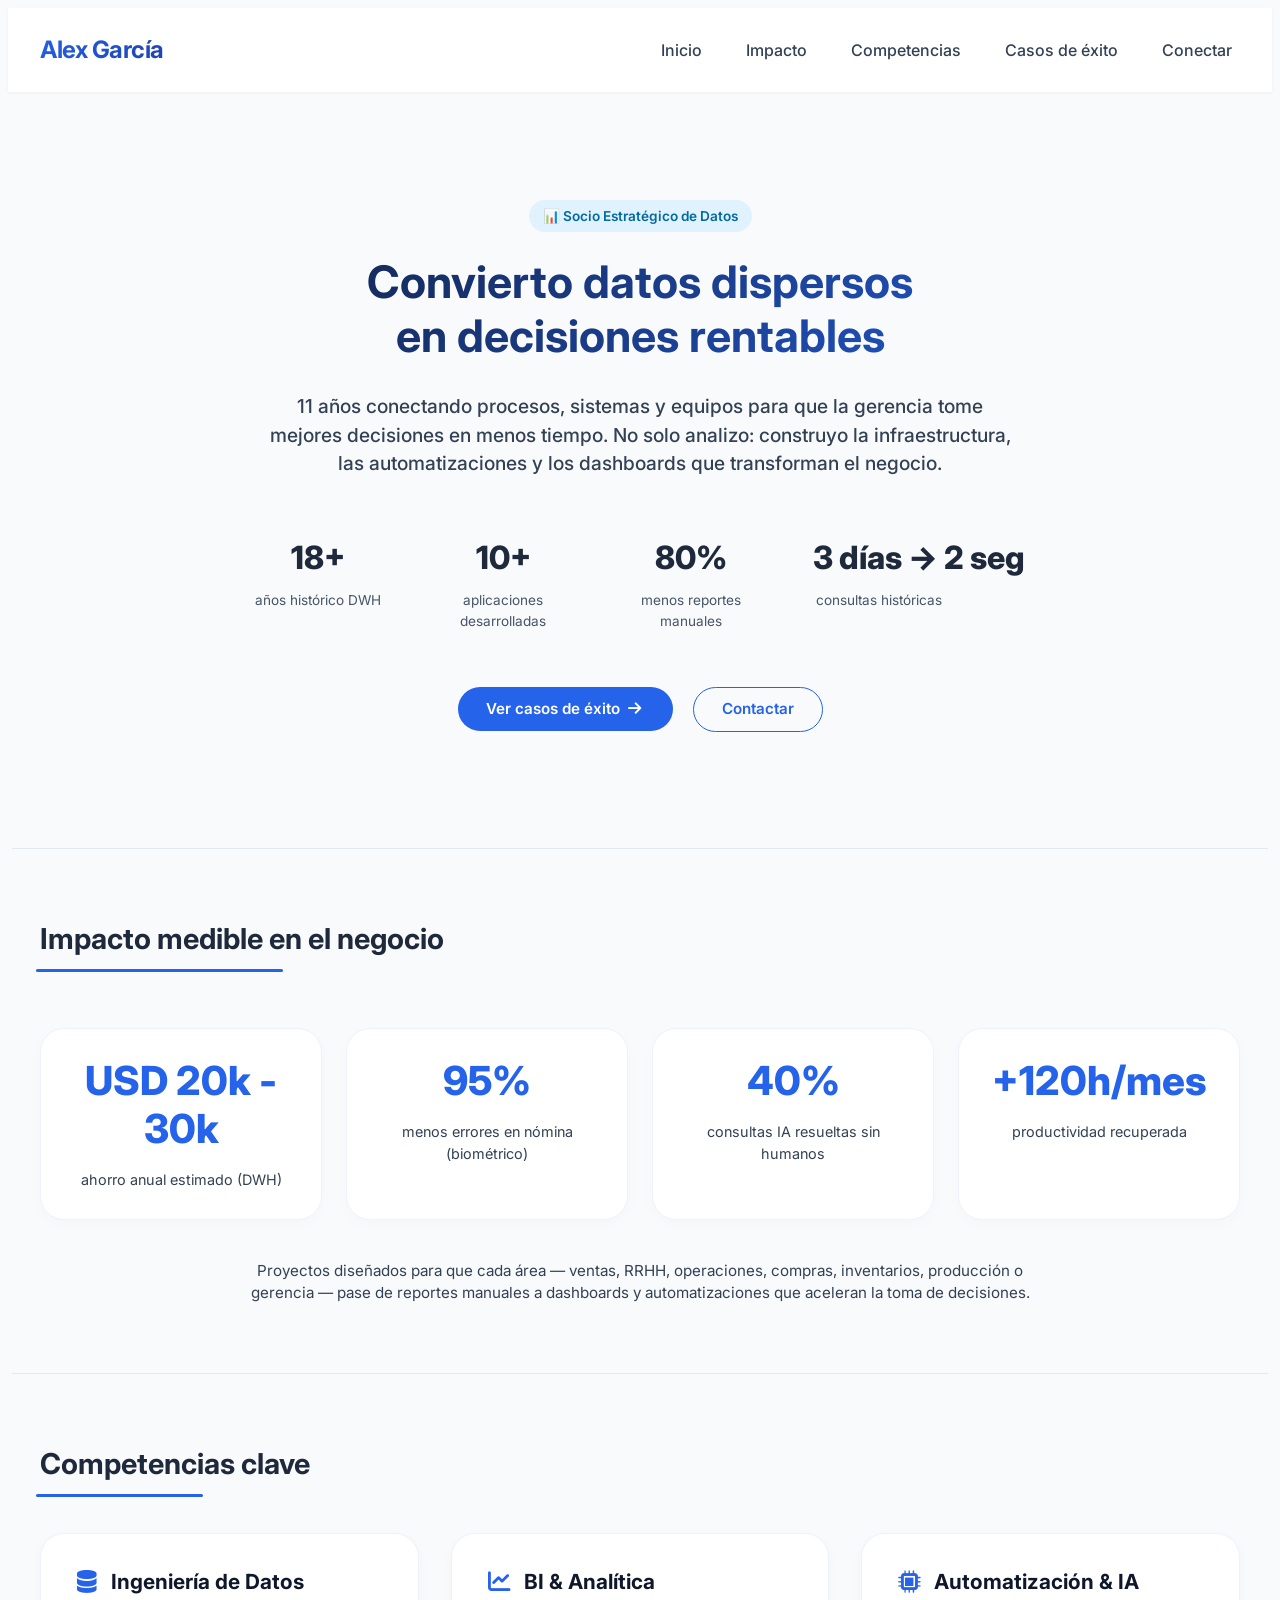
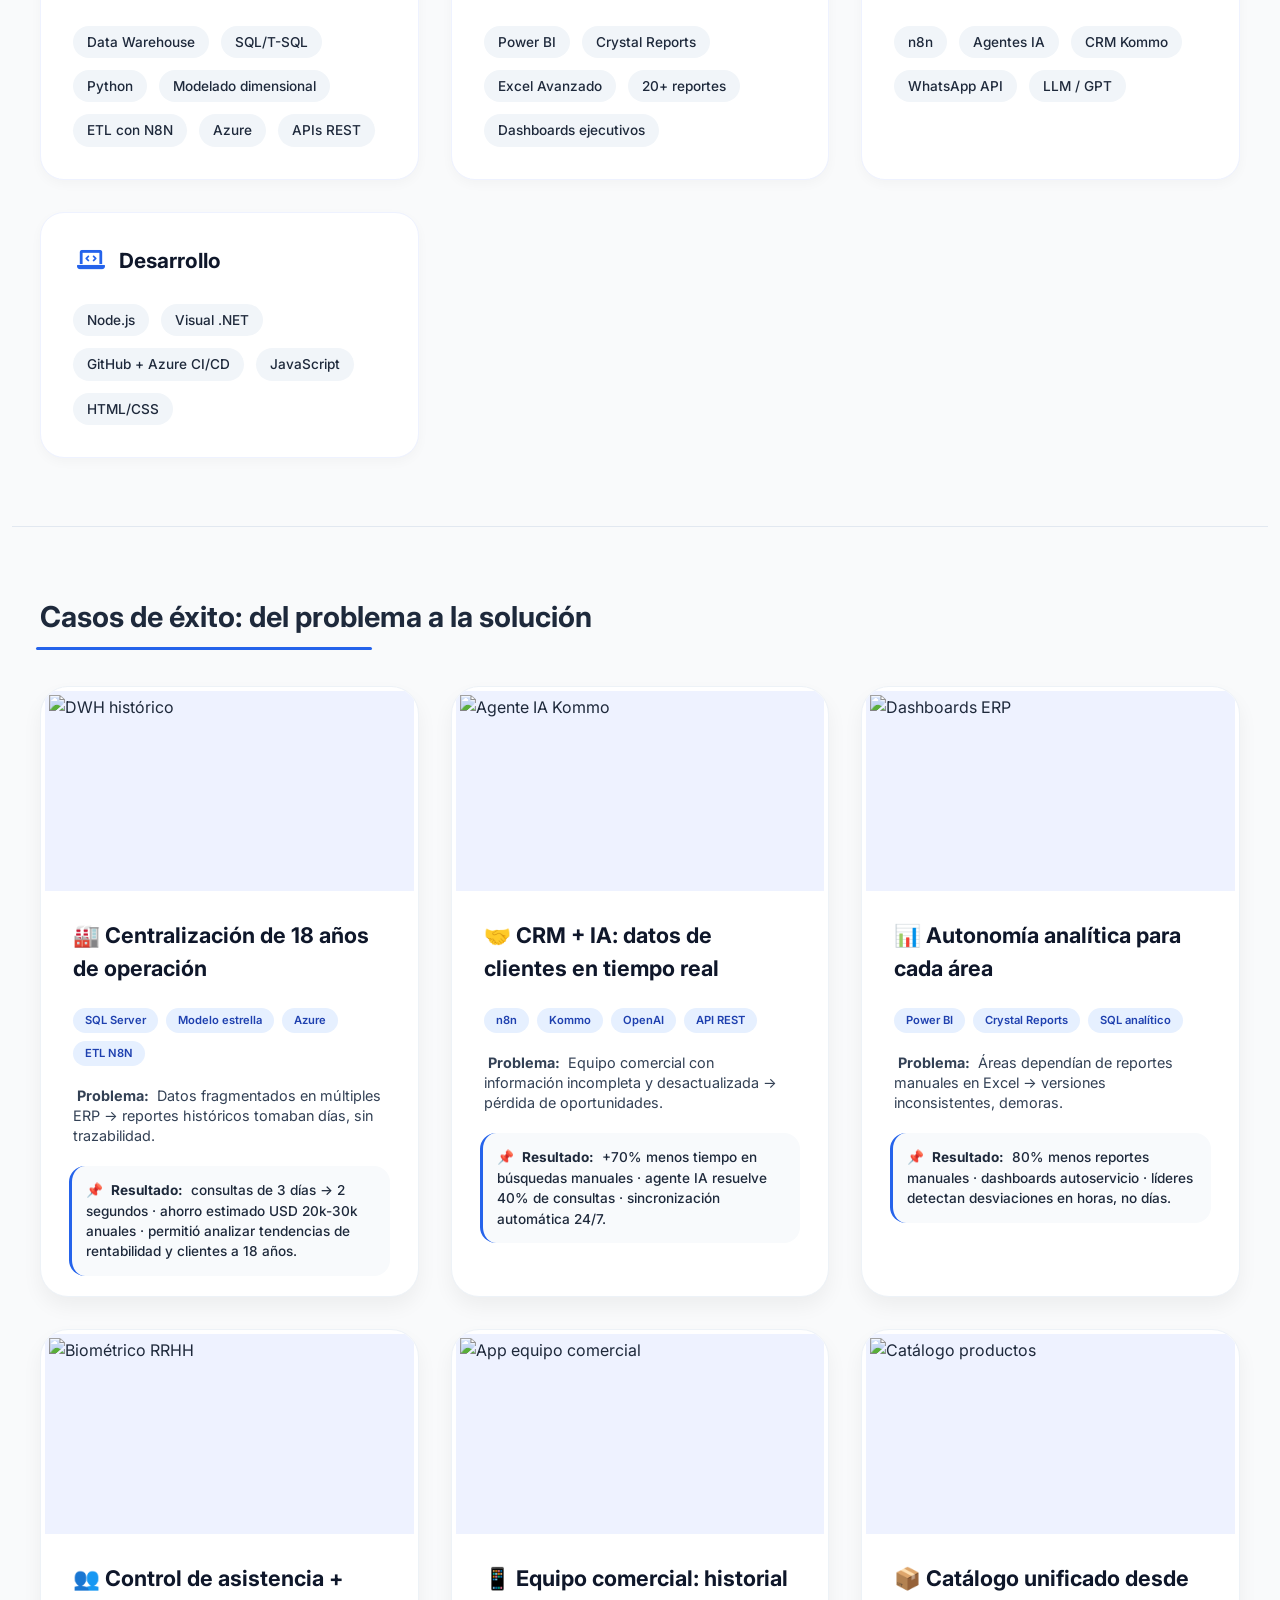
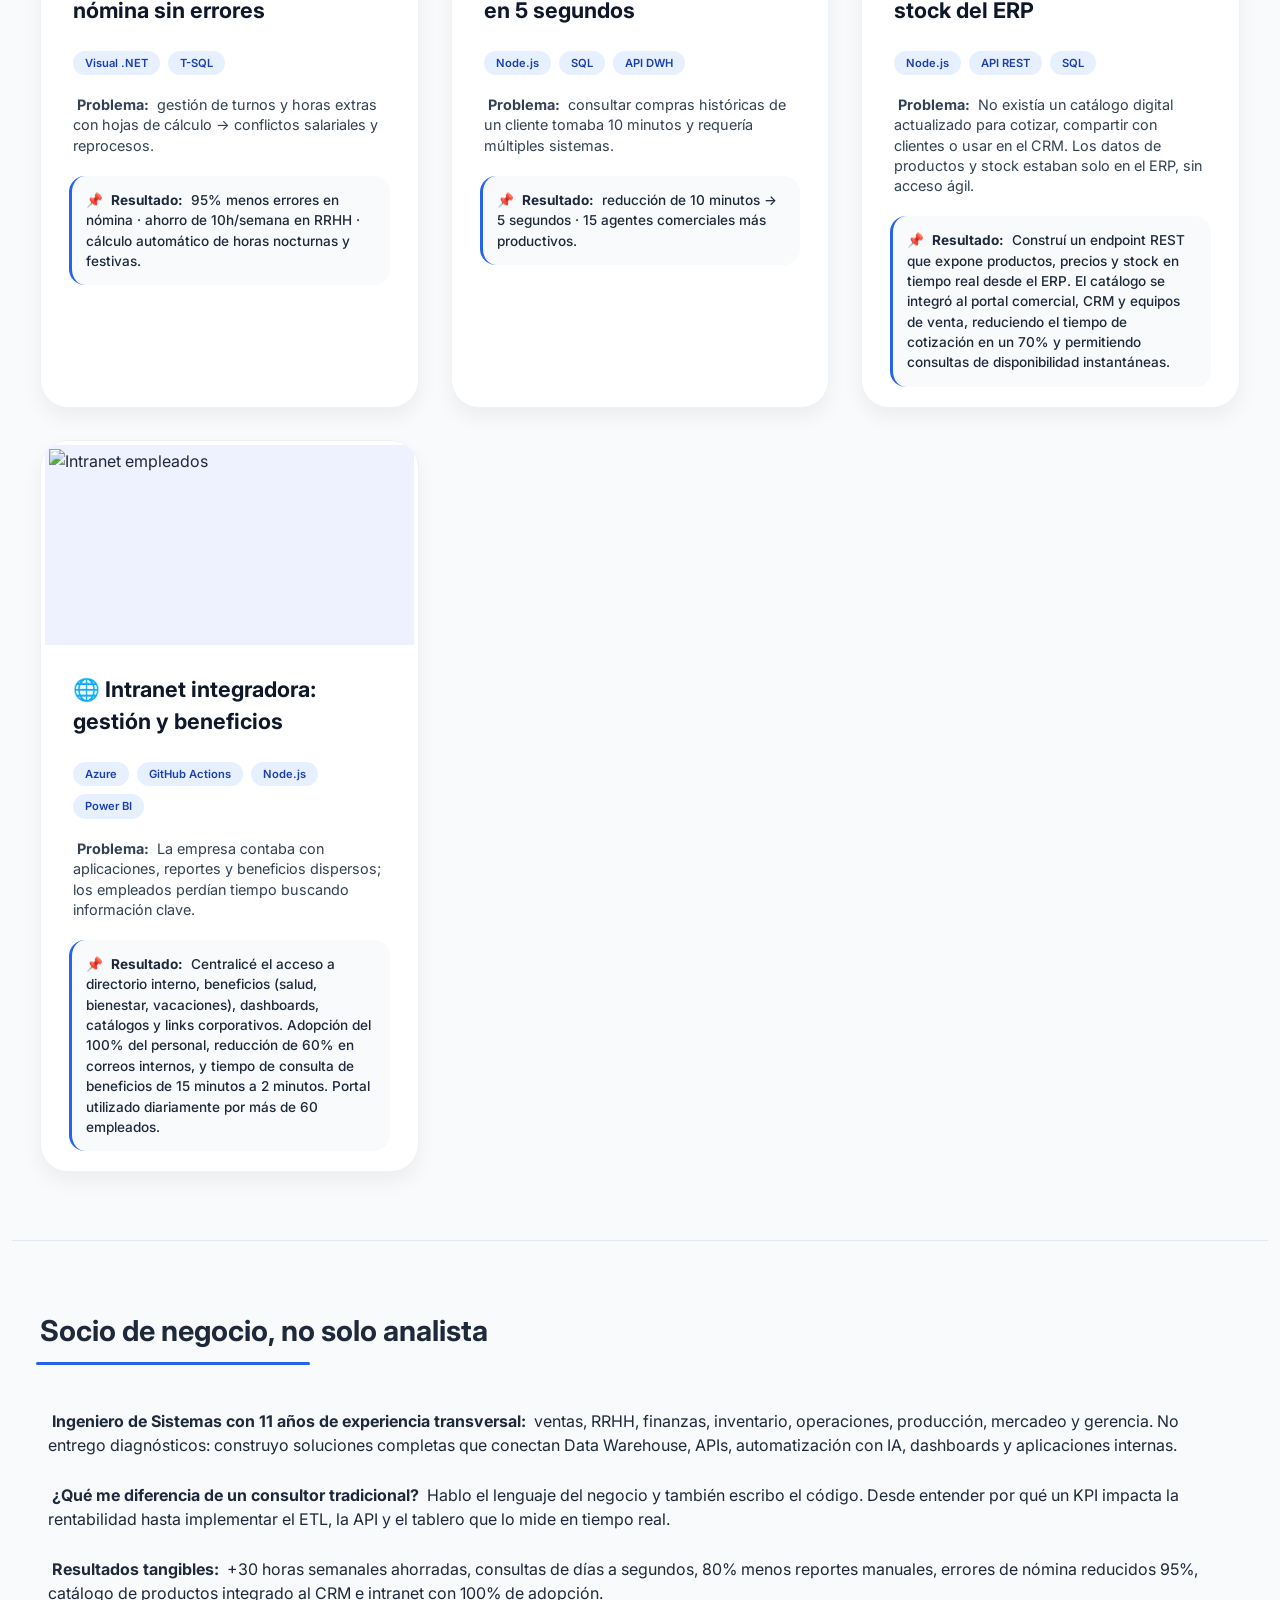
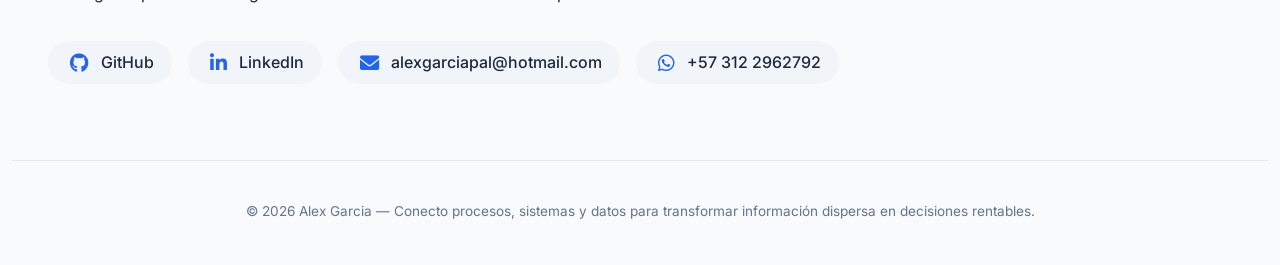
==== index.html @ 79c18a71 "cambios en texto" ====
<!DOCTYPE html>
<html lang="es">

<head>
    <meta charset="UTF-8">
    <meta name="viewport" content="width=device-width, initial-scale=1.0, user-scalable=yes">
    <title>Alex Garcia | Socio Estratégico de Datos</title>
    <!-- Google Fonts & Font Awesome -->
    <link href="https://fonts.googleapis.com/css2?family=Inter:opsz,wght@14..32,300;400;500;600;700&display=swap"
        rel="stylesheet">
    <link rel="stylesheet" href="https://cdnjs.cloudflare.com/ajax/libs/font-awesome/6.0.0-beta3/css/all.min.css">
    <style>
        * {
            margin: 0;
            padding: 4px;
            box-sizing: border-box;
        }

        body {
            font-family: 'Inter', sans-serif;
            background-color: #f9fafb;
            color: #1e293b;
            line-height: 1.5;
            scroll-behavior: smooth;
        }

        .container {
            max-width: 1280px;
            margin: 0 auto;
            padding: 0 24px;
        }

        /* Header */
        header {
            background-color: #ffffff;
            box-shadow: 0 1px 3px rgba(0, 0, 0, 0.05);
            position: sticky;
            top: 0;
            z-index: 100;
            backdrop-filter: blur(4px);
            background-color: rgba(255, 255, 255, 0.95);
        }

        .nav-bar {
            display: flex;
            justify-content: space-between;
            align-items: center;
            padding: 16px 0;
            flex-wrap: wrap;
        }

        .logo {
            font-weight: 700;
            font-size: 1.5rem;
            background: linear-gradient(135deg, #2563eb, #1e40af);
            -webkit-background-clip: text;
            background-clip: text;
            color: transparent;
            letter-spacing: -0.5px;
        }

        .nav-links {
            display: flex;
            gap: 28px;
            list-style: none;
        }

        .nav-links a {
            text-decoration: none;
            font-weight: 500;
            color: #334155;
            transition: color 0.2s;
        }

        .nav-links a:hover {
            color: #2563eb;
        }

        .menu-toggle {
            display: none;
            font-size: 1.6rem;
            background: none;
            border: none;
            cursor: pointer;
            color: #1e293b;
        }

        /* Botones */
        .btn {
            display: inline-block;
            background-color: #2563eb;
            color: white;
            padding: 10px 28px;
            border-radius: 40px;
            text-decoration: none;
            font-weight: 600;
            transition: all 0.2s;
            border: none;
            cursor: pointer;
            font-size: 0.95rem;
        }

        .btn-outline {
            background: transparent;
            border: 1px solid #2563eb;
            color: #2563eb;
        }

        .btn-outline:hover {
            background: #2563eb;
            color: white;
        }

        .btn:hover {
            background-color: #1e40af;
            transform: translateY(-2px);
            box-shadow: 0 6px 14px rgba(37, 99, 235, 0.25);
        }

        /* Hero */
        .hero {
            padding: 64px 0 48px;
            text-align: center;
        }

        .hero h1 {
            font-size: 2.8rem;
            font-weight: 700;
            background: linear-gradient(135deg, #0f172a, #2563eb);
            -webkit-background-clip: text;
            background-clip: text;
            color: transparent;
            margin-bottom: 20px;
            line-height: 1.2;
        }

        .hero .tagline {
            font-size: 1.2rem;
            color: #334155;
            max-width: 750px;
            margin: 0 auto 24px;
            font-weight: 500;
        }

        .hero-badge {
            display: inline-block;
            background: #e0f2fe;
            color: #0369a1;
            padding: 6px 14px;
            border-radius: 50px;
            font-size: 0.85rem;
            font-weight: 600;
            margin-bottom: 20px;
        }

        .hero-stats {
            display: flex;
            justify-content: center;
            gap: 40px;
            margin-top: 40px;
            flex-wrap: wrap;
        }

        .stat {
            text-align: center;
        }

        .stat-number {
            font-size: 2rem;
            font-weight: 800;
            color: #1e293b;
        }

        .stat-label {
            font-size: 0.85rem;
            color: #475569;
            max-width: 140px;
        }

        /* Secciones */
        section {
            padding: 64px 0;
            border-bottom: 1px solid #e2e8f0;
        }

        .section-title {
            font-size: 1.8rem;
            font-weight: 700;
            margin-bottom: 40px;
            position: relative;
            display: inline-block;
        }

        .section-title:after {
            content: '';
            position: absolute;
            bottom: -8px;
            left: 0;
            width: 60%;
            height: 3px;
            background: #2563eb;
            border-radius: 3px;
        }

        /* Habilidades (Áreas de impacto) */
        .skills-grid {
            display: grid;
            grid-template-columns: repeat(auto-fit, minmax(280px, 1fr));
            gap: 32px;
        }

        .skill-category {
            background: white;
            border-radius: 24px;
            padding: 28px;
            box-shadow: 0 4px 12px rgba(0, 0, 0, 0.03);
            border: 1px solid #eef2ff;
            transition: all 0.2s;
        }

        .skill-category:hover {
            transform: translateY(-4px);
            box-shadow: 0 12px 24px -12px rgba(0, 0, 0, 0.1);
        }

        .skill-category h3 {
            font-size: 1.3rem;
            margin-bottom: 20px;
            display: flex;
            align-items: center;
            gap: 10px;
            color: #0f172a;
        }

        .skill-category h3 i {
            color: #2563eb;
            font-size: 1.4rem;
        }

        .skills-list {
            display: flex;
            flex-wrap: wrap;
            gap: 12px;
        }

        .skill-tag {
            background: #f1f5f9;
            padding: 6px 14px;
            border-radius: 40px;
            font-size: 0.85rem;
            font-weight: 500;
            color: #1e293b;
        }

        /* Tarjetas de proyectos (énfasis en impacto) */
        .projects-grid {
            display: grid;
            grid-template-columns: repeat(auto-fill, minmax(350px, 1fr));
            gap: 32px;
        }

        .project-card {
            background: white;
            border-radius: 28px;
            overflow: hidden;
            box-shadow: 0 10px 20px rgba(0, 0, 0, 0.05);
            transition: transform 0.25s ease, box-shadow 0.25s ease;
            border: 1px solid #edf2f7;
            display: flex;
            flex-direction: column;
            height: 100%;
        }

        .project-card:hover {
            transform: translateY(-8px);
            box-shadow: 0 25px 35px -12px rgba(0, 0, 0, 0.15);
        }

        .project-img {
            width: 100%;
            height: 200px;
            object-fit: cover;
            background: #eef2ff;
            display: block;
            transition: transform 0.3s ease, filter 0.2s;
            cursor: pointer;
        }

        .project-img:hover {
            filter: brightness(0.92);
        }

        .project-card:hover .project-img {
            transform: scale(1.02);
        }

        .project-content {
            padding: 24px 24px 16px;
            flex: 1;
        }

        .project-title {
            font-size: 1.35rem;
            font-weight: 700;
            margin-bottom: 12px;
            color: #0f172a;
        }

        .project-tech {
            display: flex;
            flex-wrap: wrap;
            gap: 8px;
            margin: 16px 0 12px;
        }

        .tech-badge {
            background: #e6f0ff;
            color: #1e40af;
            padding: 4px 12px;
            border-radius: 30px;
            font-size: 0.7rem;
            font-weight: 600;
        }

        .project-desc {
            color: #334155;
            margin-bottom: 16px;
            font-size: 0.9rem;
            line-height: 1.4;
        }

        .project-impact {
            background: #f8fafc;
            padding: 14px;
            border-radius: 16px;
            margin-top: 12px;
            font-size: 0.85rem;
            border-left: 3px solid #2563eb;
            font-weight: 500;
        }

        /* Sección de impacto de negocio (nueva) */
        .impact-grid {
            display: grid;
            grid-template-columns: repeat(auto-fit, minmax(220px, 1fr));
            gap: 24px;
            margin-top: 20px;
        }

        .impact-card {
            background: white;
            border-radius: 24px;
            padding: 24px 20px;
            text-align: center;
            box-shadow: 0 5px 15px rgba(0, 0, 0, 0.02);
            border: 1px solid #eef2ff;
        }

        .impact-number {
            font-size: 2.5rem;
            font-weight: 800;
            color: #2563eb;
            line-height: 1.2;
        }

        .impact-label {
            font-size: 0.9rem;
            color: #334155;
            margin-top: 8px;
        }

        /* Lightbox */
        .lightbox-overlay {
            position: fixed;
            top: 0;
            left: 0;
            width: 100%;
            height: 100%;
            background-color: rgba(0, 0, 0, 0.9);
            display: none;
            justify-content: center;
            align-items: center;
            z-index: 1000;
            cursor: pointer;
        }

        .lightbox-img {
            max-width: 90%;
            max-height: 90%;
            object-fit: contain;
            border-radius: 12px;
            box-shadow: 0 0 30px rgba(0, 0, 0, 0.5);
            cursor: default;
        }

        .lightbox-close {
            position: absolute;
            top: 20px;
            right: 30px;
            font-size: 40px;
            color: white;
            font-weight: bold;
            cursor: pointer;
            transition: 0.2s;
            font-family: monospace;
        }

        .lightbox-close:hover {
            color: #ccc;
        }

        /* Sobre mí / Socio de negocio */
        .about-wrap {
            display: flex;
            gap: 40px;
            flex-wrap: wrap;
            align-items: center;
        }

        .about-text {
            flex: 2;
        }

        .about-text p {
            margin-bottom: 18px;
            font-size: 1rem;
            line-height: 1.5;
        }

        .contact-links {
            margin-top: 28px;
            display: flex;
            gap: 16px;
            flex-wrap: wrap;
        }

        .contact-icon {
            display: inline-flex;
            align-items: center;
            gap: 8px;
            background: #f1f5f9;
            padding: 8px 18px;
            border-radius: 40px;
            text-decoration: none;
            color: #1e293b;
            font-weight: 500;
            transition: background 0.2s;
        }

        .contact-icon i {
            font-size: 1.2rem;
            color: #2563eb;
        }

        .contact-icon:hover {
            background: #e2e8f0;
        }

        footer {
            text-align: center;
            padding: 32px;
            font-size: 0.85rem;
            color: #64748b;
        }

        @media (max-width: 768px) {
            .nav-links {
                display: none;
                flex-direction: column;
                width: 100%;
                background: white;
                padding: 16px 0;
                gap: 16px;
            }

            .nav-links.show {
                display: flex;
            }

            .menu-toggle {
                display: block;
            }

            .hero h1 {
                font-size: 2rem;
            }

            .hero .tagline {
                font-size: 1rem;
            }

            .section-title {
                font-size: 1.5rem;
            }

            .projects-grid {
                grid-template-columns: 1fr;
            }

            .project-img {
                height: 170px;
            }

            .hero-stats {
                gap: 20px;
            }
        }
    </style>
</head>

<body>
    <header>
        <div class="container">
            <div class="nav-bar">
                <div class="logo">Alex García</div>
                <button class="menu-toggle" id="mobileMenuBtn"><i class="fas fa-bars"></i></button>
                <ul class="nav-links" id="navLinks">
                    <li><a href="#home">Inicio</a></li>
                    <li><a href="#impacto">Impacto</a></li>
                    <li><a href="#habilidades">Competencias</a></li>
                    <li><a href="#proyectos">Casos de éxito</a></li>
                    <li><a href="#contacto">Conectar</a></li>
                </ul>
            </div>
        </div>
    </header>

    <main>
        <!-- Hero con enfoque de socio estratégico -->
        <section id="home" style="padding-top: 40px;">
            <div class="container hero">
                <div class="hero-badge">📊 Socio Estratégico de Datos</div>
                <h1>Convierto datos dispersos<br>en decisiones rentables</h1>
                <p class="tagline">11 años conectando procesos, sistemas y equipos para que la gerencia tome mejores
                    decisiones en menos tiempo. No solo analizo: construyo la infraestructura, las automatizaciones y
                    los dashboards que transforman el negocio.</p>
                <div class="hero-stats">
                    <div class="stat">
                        <div class="stat-number">18+</div>
                        <div class="stat-label">años histórico DWH</div>
                    </div>
                    <div class="stat">
                        <div class="stat-number">10+</div>
                        <div class="stat-label">aplicaciones desarrolladas</div>
                    </div>
                    <div class="stat">
                        <div class="stat-number">80%</div>
                        <div class="stat-label">menos reportes manuales</div>
                    </div>
                    <div class="stat">
                        <div class="stat-number">3 días → 2 seg</div>
                        <div class="stat-label">consultas históricas</div>
                    </div>
                </div>
                <div style="margin-top: 40px;">
                    <a href="#proyectos" class="btn">Ver casos de éxito <i class="fas fa-arrow-right"></i></a>
                    <a href="#contacto" class="btn btn-outline" style="margin-left: 16px;">Contactar</a>
                </div>
            </div>
        </section>

        <!-- Nueva sección: Impacto de negocio cuantificable -->
        <section id="impacto">
            <div class="container">
                <h2 class="section-title">Impacto medible en el negocio</h2>
                <div class="impact-grid">
                    <div class="impact-card">
                        <div class="impact-number">USD 20k - 30k</div>
                        <div class="impact-label">ahorro anual estimado (DWH)</div>
                    </div>
                    <div class="impact-card">
                        <div class="impact-number">95%</div>
                        <div class="impact-label">menos errores en nómina (biométrico)</div>
                    </div>
                    <div class="impact-card">
                        <div class="impact-number">40%</div>
                        <div class="impact-label">consultas IA resueltas sin humanos</div>
                    </div>
                    <div class="impact-card">
                        <div class="impact-number">+120h/mes</div>
                        <div class="impact-label">productividad recuperada</div>
                    </div>
                </div>
                <p
                    style="margin-top: 32px; font-size: 0.95rem; color: #334155; text-align: center; max-width: 800px; margin-left: auto; margin-right: auto;">
                    Proyectos diseñados para que cada área — ventas, RRHH, operaciones, compras, inventarios, producción
                    o gerencia — pase de reportes
                    manuales a dashboards y automatizaciones que aceleran la toma de decisiones.</p>
            </div>
        </section>

        <!-- Sección de habilidades y herramientas (competencia técnicas) -->
        <section id="habilidades">
            <div class="container">
                <h2 class="section-title">Competencias clave</h2>
                <div class="skills-grid">
                    <div class="skill-category">
                        <h3><i class="fas fa-database"></i> Ingeniería de Datos</h3>
                        <div class="skills-list">
                            <span class="skill-tag">Data Warehouse</span>
                            <span class="skill-tag">SQL/T-SQL</span>
                            <span class="skill-tag">Python</span>
                            <span class="skill-tag">Modelado dimensional</span>
                            <span class="skill-tag">ETL con N8N</span>
                            <span class="skill-tag">Azure</span>
                            <span class="skill-tag">APIs REST</span>
                        </div>
                    </div>
                    <div class="skill-category">
                        <h3><i class="fas fa-chart-line"></i> BI & Analítica</h3>
                        <div class="skills-list">
                            <span class="skill-tag">Power BI</span>
                            <span class="skill-tag">Crystal Reports</span>
                            <span class="skill-tag">Excel Avanzado</span>
                            <span class="skill-tag">20+ reportes</span>
                            <span class="skill-tag">Dashboards ejecutivos</span>
                        </div>
                    </div>
                    <div class="skill-category">
                        <h3><i class="fas fa-microchip"></i> Automatización & IA</h3>
                        <div class="skills-list">
                            <span class="skill-tag">n8n</span>
                            <span class="skill-tag">Agentes IA</span><span class="skill-tag">CRM Kommo</span>
                            <span class="skill-tag">WhatsApp API</span>
                            <span class="skill-tag">LLM / GPT</span>
                        </div>
                    </div>
                    <div class="skill-category">
                        <h3><i class="fas fa-laptop-code"></i> Desarrollo</h3>
                        <div class="skills-list">
                            <span class="skill-tag">Node.js</span>
                            <span class="skill-tag">Visual .NET</span>
                            <span class="skill-tag">GitHub + Azure CI/CD</span>
                            <span class="skill-tag">JavaScript</span>
                            <span class="skill-tag">HTML/CSS</span>
                        </div>
                    </div>
                </div>
            </div>
        </section>

        <!-- Proyectos como casos de éxito (actualizados: catálogo + intranet integradora) -->
        <section id="proyectos">
            <div class="container">
                <h2 class="section-title">Casos de éxito: del problema a la solución</h2>
                <div class="projects-grid">
                    <!-- 1. Data Warehouse 18 años -->
                    <div class="project-card">
                        <img class="project-img"
                            src="https://placehold.co/600x400/1e40af/white?text=Data+Warehouse+18+años"
                            alt="DWH histórico">
                        <div class="project-content">
                            <div class="project-title">🏭 Centralización de 18 años de operación</div>
                            <div class="project-tech"><span class="tech-badge">SQL Server</span><span
                                    class="tech-badge">Modelo estrella</span><span class="tech-badge">Azure</span><span
                                    class="tech-badge">ETL N8N</span></div>
                            <div class="project-desc"><strong>Problema:</strong> Datos fragmentados en múltiples ERP →
                                reportes históricos tomaban días, sin trazabilidad.</div>
                            <div class="project-impact">📌 <strong>Resultado:</strong> consultas de 3 días → 2 segundos
                                · ahorro estimado USD 20k-30k anuales · permitió analizar tendencias de rentabilidad y
                                clientes a 18 años.</div>
                        </div>
                    </div>
                    <!-- 2. Integración CRM + IA + APIs -->
                    <div class="project-card">
                        <img class="project-img" src="https://i.ibb.co/Ps6rkphY/IA-para-Kommo.webp"
                            alt="Agente IA Kommo">
                        <div class="project-content">
                            <div class="project-title">🤝 CRM + IA: datos de clientes en tiempo real</div>
                            <div class="project-tech"><span class="tech-badge">n8n</span><span
                                    class="tech-badge">Kommo</span><span class="tech-badge">OpenAI</span><span
                                    class="tech-badge">API REST</span></div>
                            <div class="project-desc"><strong>Problema:</strong> Equipo comercial con información
                                incompleta y desactualizada → pérdida de oportunidades.</div>
                            <div class="project-impact">📌 <strong>Resultado:</strong> +70% menos tiempo en búsquedas
                                manuales · agente IA resuelve 40% de consultas · sincronización automática 24/7.</div>
                        </div>
                    </div>
                    <!-- 3. Tableros de control y reportes personalizados -->
                    <div class="project-card">
                        <img class="project-img"
                            src="https://placehold.co/600x400/2563eb/white?text=Power+BI+Dashboards"
                            alt="Dashboards ERP">
                        <div class="project-content">
                            <div class="project-title">📊 Autonomía analítica para cada área</div>
                            <div class="project-tech"><span class="tech-badge">Power BI</span><span
                                    class="tech-badge">Crystal Reports</span><span class="tech-badge">SQL
                                    analítico</span></div>
                            <div class="project-desc"><strong>Problema:</strong> Áreas dependían de reportes manuales en
                                Excel → versiones inconsistentes, demoras.</div>
                            <div class="project-impact">📌 <strong>Resultado:</strong> 80% menos reportes manuales ·
                                dashboards autoservicio · líderes detectan desviaciones en horas, no días.</div>
                        </div>
                    </div>
                    <!-- 4. App biométrica (turnos / horas extras) -->
                    <div class="project-card">
                        <img class="project-img" src="https://placehold.co/600x400/334155/white?text=Control+Biométrico"
                            alt="Biométrico RRHH">
                        <div class="project-content">
                            <div class="project-title">👥 Control de asistencia + nómina sin errores</div>
                            <div class="project-tech"><span class="tech-badge">Visual .NET</span><span
                                    class="tech-badge">T-SQL</span></div>
                            <div class="project-desc"><strong>Problema:</strong> gestión de turnos y horas extras con
                                hojas de cálculo → conflictos salariales y reprocesos.</div>
                            <div class="project-impact">📌 <strong>Resultado:</strong> 95% menos errores en nómina ·
                                ahorro de 10h/semana en RRHH · cálculo automático de horas nocturnas y festivas.</div>
                        </div>
                    </div>
                    <!-- 5. App comercial consulta compras 18 años -->
                    <div class="project-card">
                        <img class="project-img" src="https://i.ibb.co/VpMXtDRw/Cliente-360.webp"
                            alt="App equipo comercial">
                        <div class="project-content">
                            <div class="project-title">📱 Equipo comercial: historial en 5 segundos</div>
                            <div class="project-tech"><span class="tech-badge">Node.js</span><span
                                    class="tech-badge">SQL</span><span class="tech-badge">API DWH</span></div>
                            <div class="project-desc"><strong>Problema:</strong> consultar compras históricas de un
                                cliente tomaba 10 minutos y requería múltiples sistemas.</div>
                            <div class="project-impact">📌 <strong>Resultado:</strong> reducción de 10 minutos → 5
                                segundos · 15 agentes comerciales más productivos.</div>
                        </div>
                    </div>
                    <!-- 6. Catálogo de productos (endpoint desde ERP + stock)  (actualizado) -->
                    <div class="project-card">
                        <img class="project-img" src="https://placehold.co/600x400/1e40af/white?text=Catálogo+Productos"
                            alt="Catálogo productos">
                        <div class="project-content">
                            <div class="project-title">📦 Catálogo unificado desde stock del ERP</div>
                            <div class="project-tech"><span class="tech-badge">Node.js</span><span
                                    class="tech-badge">API REST</span><span class="tech-badge">SQL</span></div>
                            <div class="project-desc"><strong>Problema:</strong> No existía un catálogo digital
                                actualizado para cotizar, compartir con clientes o usar en el CRM. Los datos de
                                productos y stock estaban solo en el ERP, sin acceso ágil.</div>
                            <div class="project-impact">📌 <strong>Resultado:</strong> Construí un endpoint REST que
                                expone productos, precios y stock en tiempo real desde el ERP. El catálogo se integró al
                                portal comercial, CRM y equipos de venta, reduciendo el tiempo de cotización en un 70% y
                                permitiendo consultas de disponibilidad instantáneas.</div>
                        </div>
                    </div>
                    <!-- 7. Intranet integradora de aplicaciones y beneficios empleados (nuevo) -->
                    <div class="project-card">
                        <img class="project-img" src="https://i.ibb.co/0V8VYtBf/Portal-inter.webp"
                            alt="Intranet empleados">
                        <div class="project-content">
                            <div class="project-title">🌐 Intranet integradora: gestión y beneficios</div>
                            <div class="project-tech"><span class="tech-badge">Azure</span><span
                                    class="tech-badge">GitHub Actions</span><span class="tech-badge">Node.js</span><span
                                    class="tech-badge">Power BI</span></div>
                            <div class="project-desc"><strong>Problema:</strong> La empresa contaba con aplicaciones,
                                reportes y beneficios dispersos; los empleados perdían tiempo buscando información
                                clave.</div>
                            <div class="project-impact">📌 <strong>Resultado:</strong> Centralicé el acceso a directorio
                                interno, beneficios (salud, bienestar, vacaciones), dashboards, catálogos y links
                                corporativos. Adopción del 100% del personal, reducción de 60% en correos internos, y
                                tiempo de consulta de beneficios de 15 minutos a 2 minutos. Portal utilizado diariamente
                                por más de 60 empleados.</div>
                        </div>
                    </div>
                </div>
            </div>
        </section>

        <!-- Sección "Socio de negocio" (antes about) -->
        <section id="about">
            <div class="container">
                <h2 class="section-title">Socio de negocio, no solo analista</h2>
                <div class="about-wrap">
                    <div class="about-text">
                        <p><strong>Ingeniero de Sistemas con 11 años de experiencia transversal:</strong> ventas, RRHH,
                            finanzas, inventario, operaciones, producción, mercadeo y gerencia. No entrego diagnósticos:
                            construyo
                            soluciones
                            completas que conectan Data Warehouse, APIs, automatización con IA, dashboards y
                            aplicaciones internas.</p>
                        <p><strong>¿Qué me diferencia de un consultor tradicional?</strong> Hablo el lenguaje del
                            negocio y también escribo el código. Desde entender por qué un KPI impacta la rentabilidad
                            hasta implementar el ETL, la API y el tablero que lo mide en tiempo real.</p>
                        <p><strong>Resultados tangibles:</strong> +30 horas semanales ahorradas, consultas de días a
                            segundos, 80% menos reportes manuales, errores de nómina reducidos 95%, catálogo de
                            productos integrado al CRM e intranet con 100% de adopción.</p>
                        <div class="contact-links" id="contacto">
                            <a href="https://github.com/AlexGP-Dev" target="_blank" class="contact-icon"><i
                                    class="fab fa-github"></i> GitHub</a>
                            <a href="https://www.linkedin.com/in/alexgp-dev/" target="_blank" class="contact-icon"><i
                                    class="fab fa-linkedin-in"></i> LinkedIn</a>
                            <a href="mailto:alexgarciapal@hotmail.com" class="contact-icon"><i
                                    class="fas fa-envelope"></i> alexgarciapal@hotmail.com</a>
                            <a href="https://wa.me/573122962792?text=Hola%20Alex,%20vi%20tu%20portafolio%20y%20quiero%20explorar%20cómo%20mejorar%20mis%20decisiones%20con%20datos"
                                target="_blank" class="contact-icon"><i class="fab fa-whatsapp"></i> +57 312 2962792</a>
                        </div>
                    </div>
                </div>
            </div>
        </section>
    </main>

    <footer>
        <div class="container">
            <p>© 2026 Alex Garcia — Conecto procesos, sistemas y datos para transformar información dispersa en
                decisiones rentables.</p>
        </div>
    </footer>

    <!-- Lightbox -->
    <div id="lightbox" class="lightbox-overlay">
        <span class="lightbox-close">&times;</span>
        <img class="lightbox-img" id="lightbox-img" alt="Vista ampliada">
    </div>

    <script>
        // Menú móvil
        const toggleBtn = document.getElementById('mobileMenuBtn');
        const navLinks = document.getElementById('navLinks');
        toggleBtn.addEventListener('click', () => {
            navLinks.classList.toggle('show');
        });
        document.querySelectorAll('.nav-links a').forEach(link => {
            link.addEventListener('click', () => {
                navLinks.classList.remove('show');
            });
        });

        // Lightbox
        document.addEventListener('DOMContentLoaded', function () {
            const images = document.querySelectorAll('.project-img');
            const lightbox = document.getElementById('lightbox');
            const lightboxImg = document.getElementById('lightbox-img');
            const closeBtn = document.querySelector('.lightbox-close');

            function openLightbox(imgSrc) {
                lightboxImg.src = imgSrc;
                lightbox.style.display = 'flex';
                document.body.style.overflow = 'hidden';
            }
            function closeLightbox() {
                lightbox.style.display = 'none';
                document.body.style.overflow = '';
                lightboxImg.src = '';
            }
            images.forEach(img => {
                img.addEventListener('click', (e) => {
                    e.stopPropagation();
                    const src = img.getAttribute('src');
                    if (src) openLightbox(src);
                });
            });
            lightbox.addEventListener('click', closeLightbox);
            if (closeBtn) closeBtn.addEventListener('click', (e) => { e.stopPropagation(); closeLightbox(); });
            lightboxImg.addEventListener('click', (e) => e.stopPropagation());
        });
    </script>
</body>

</html>
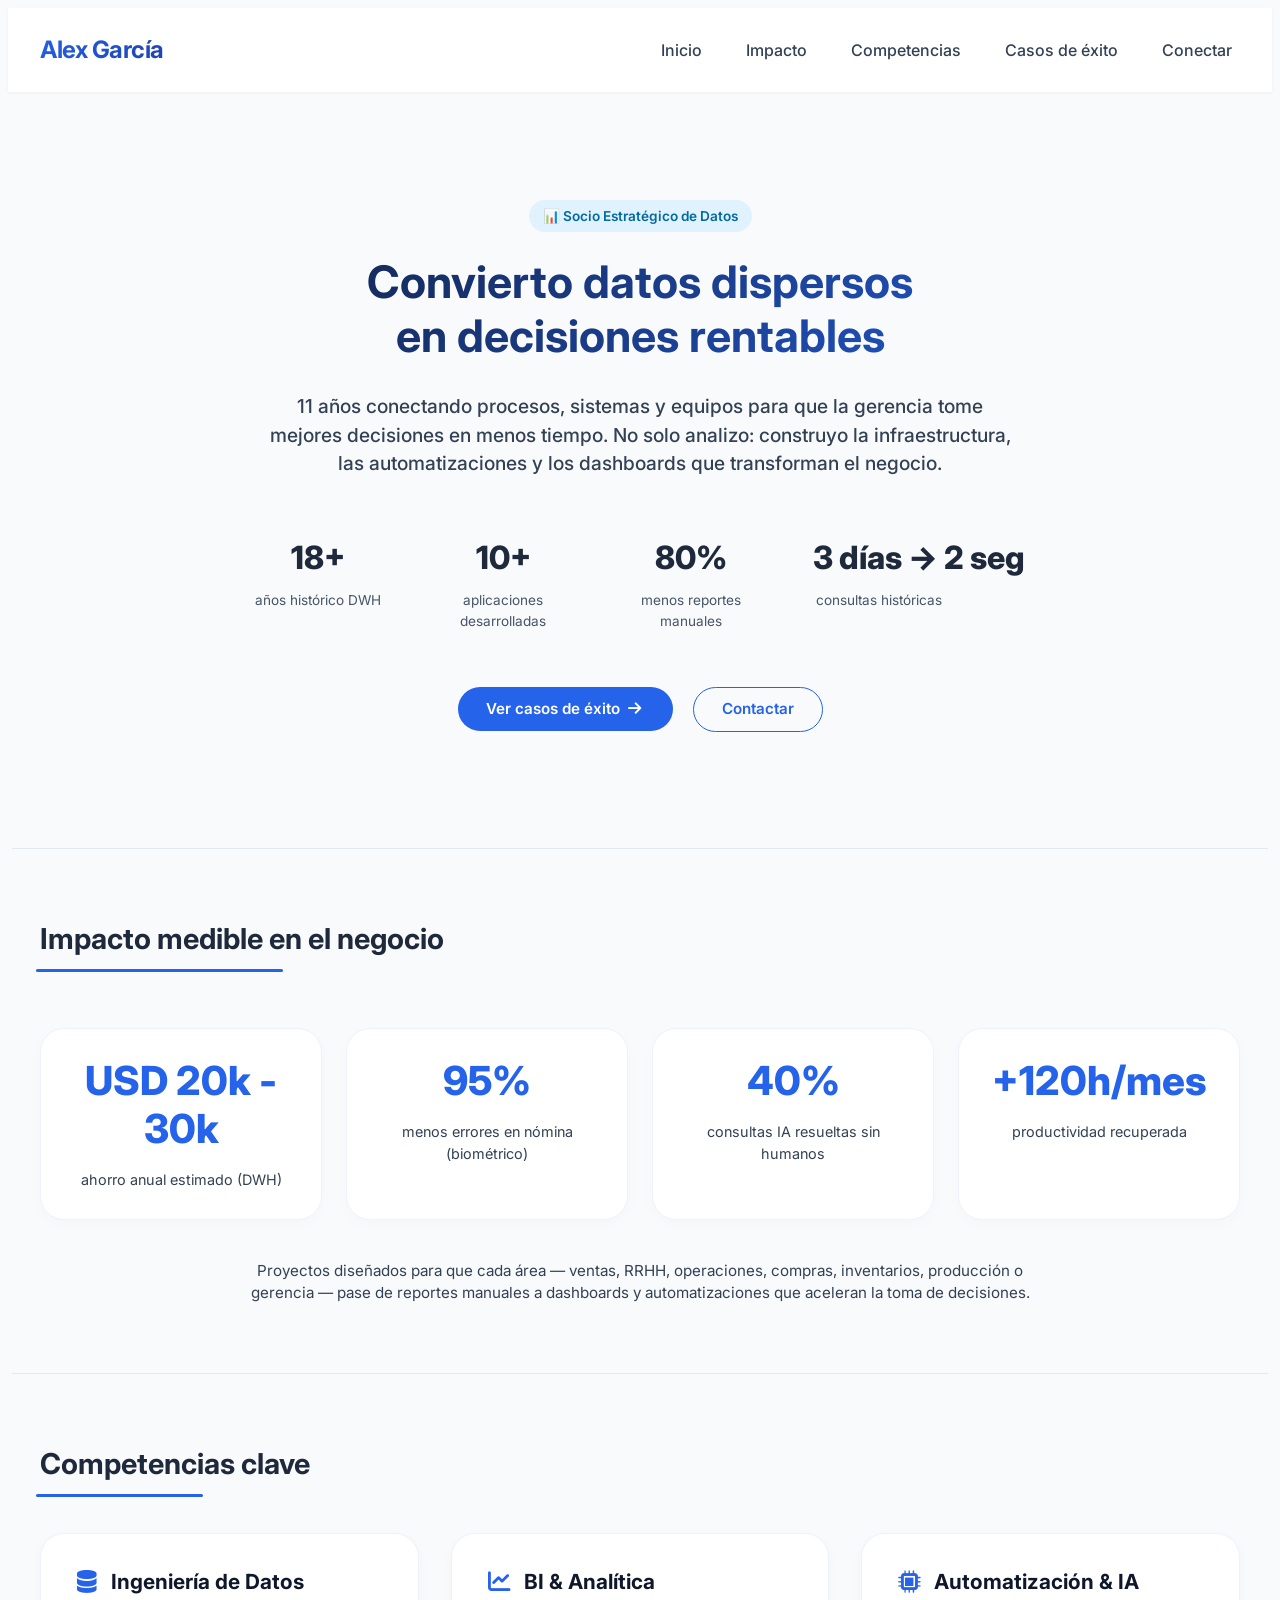
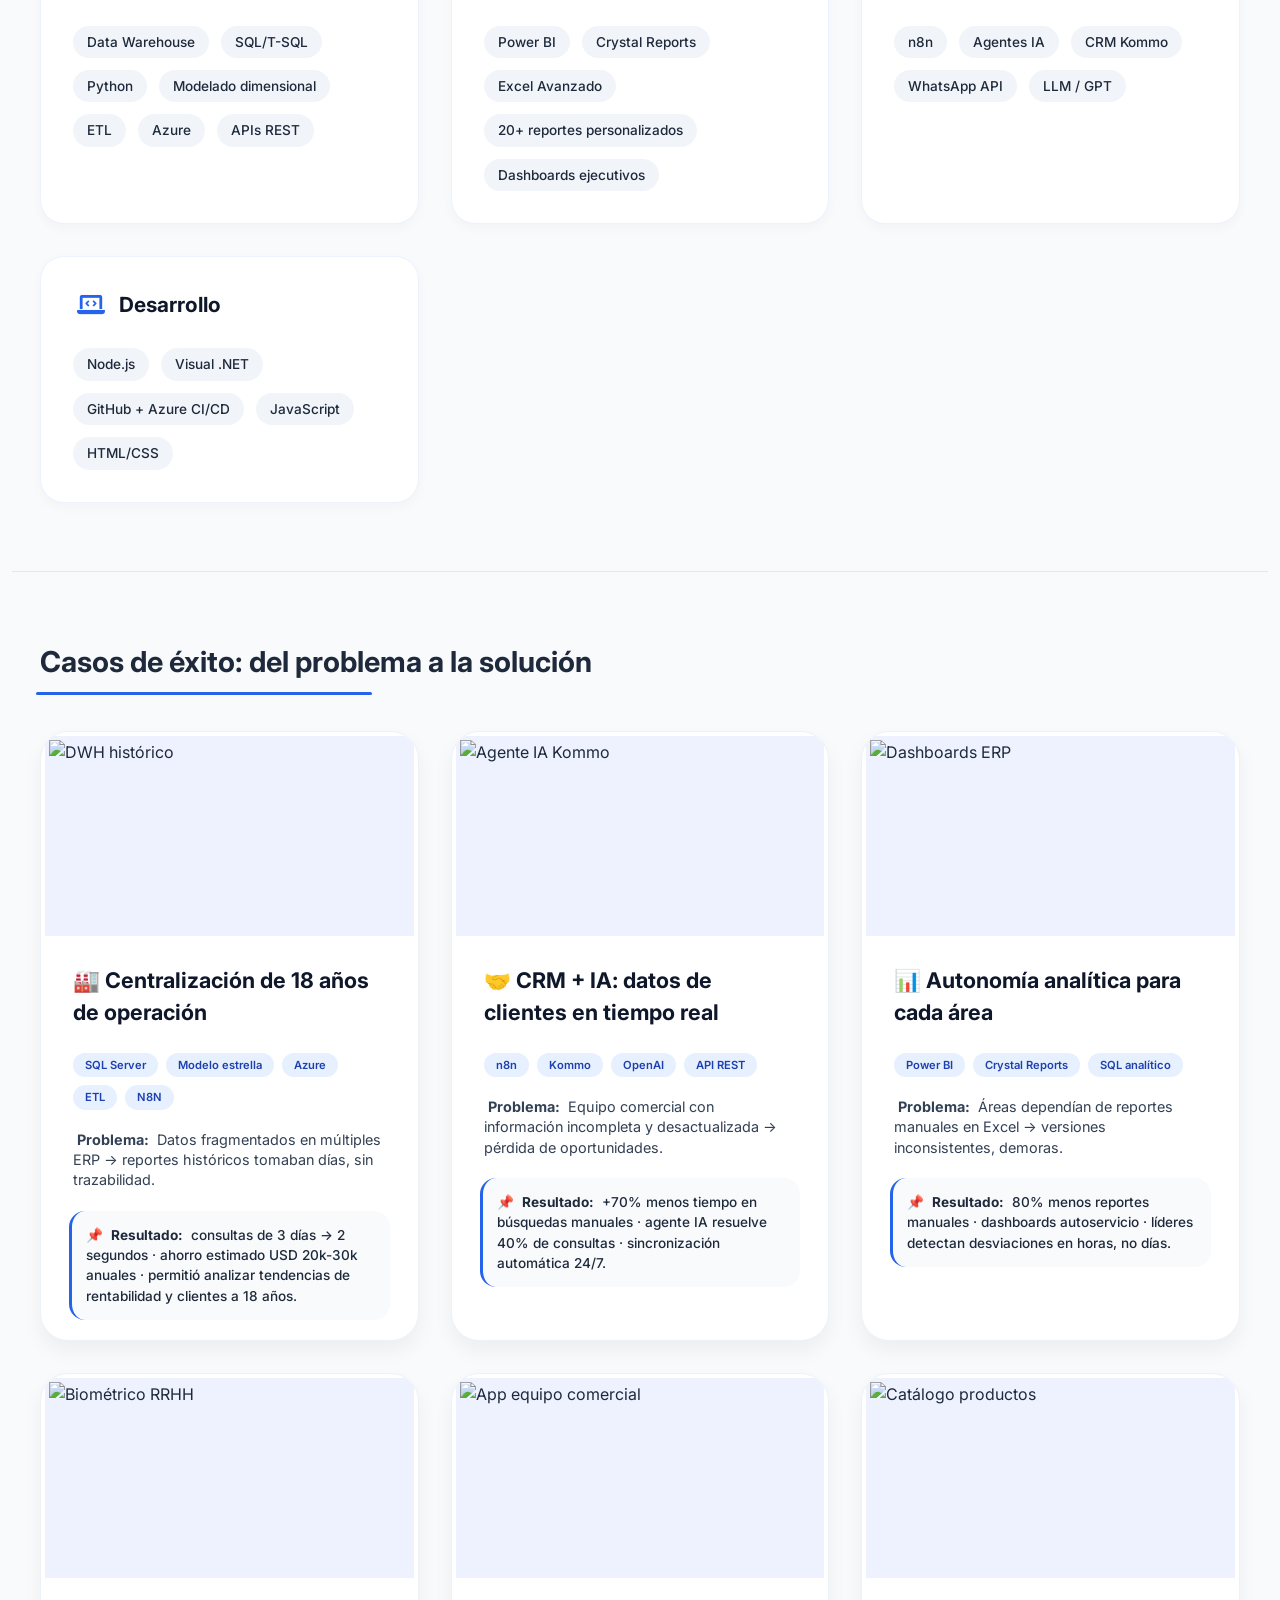
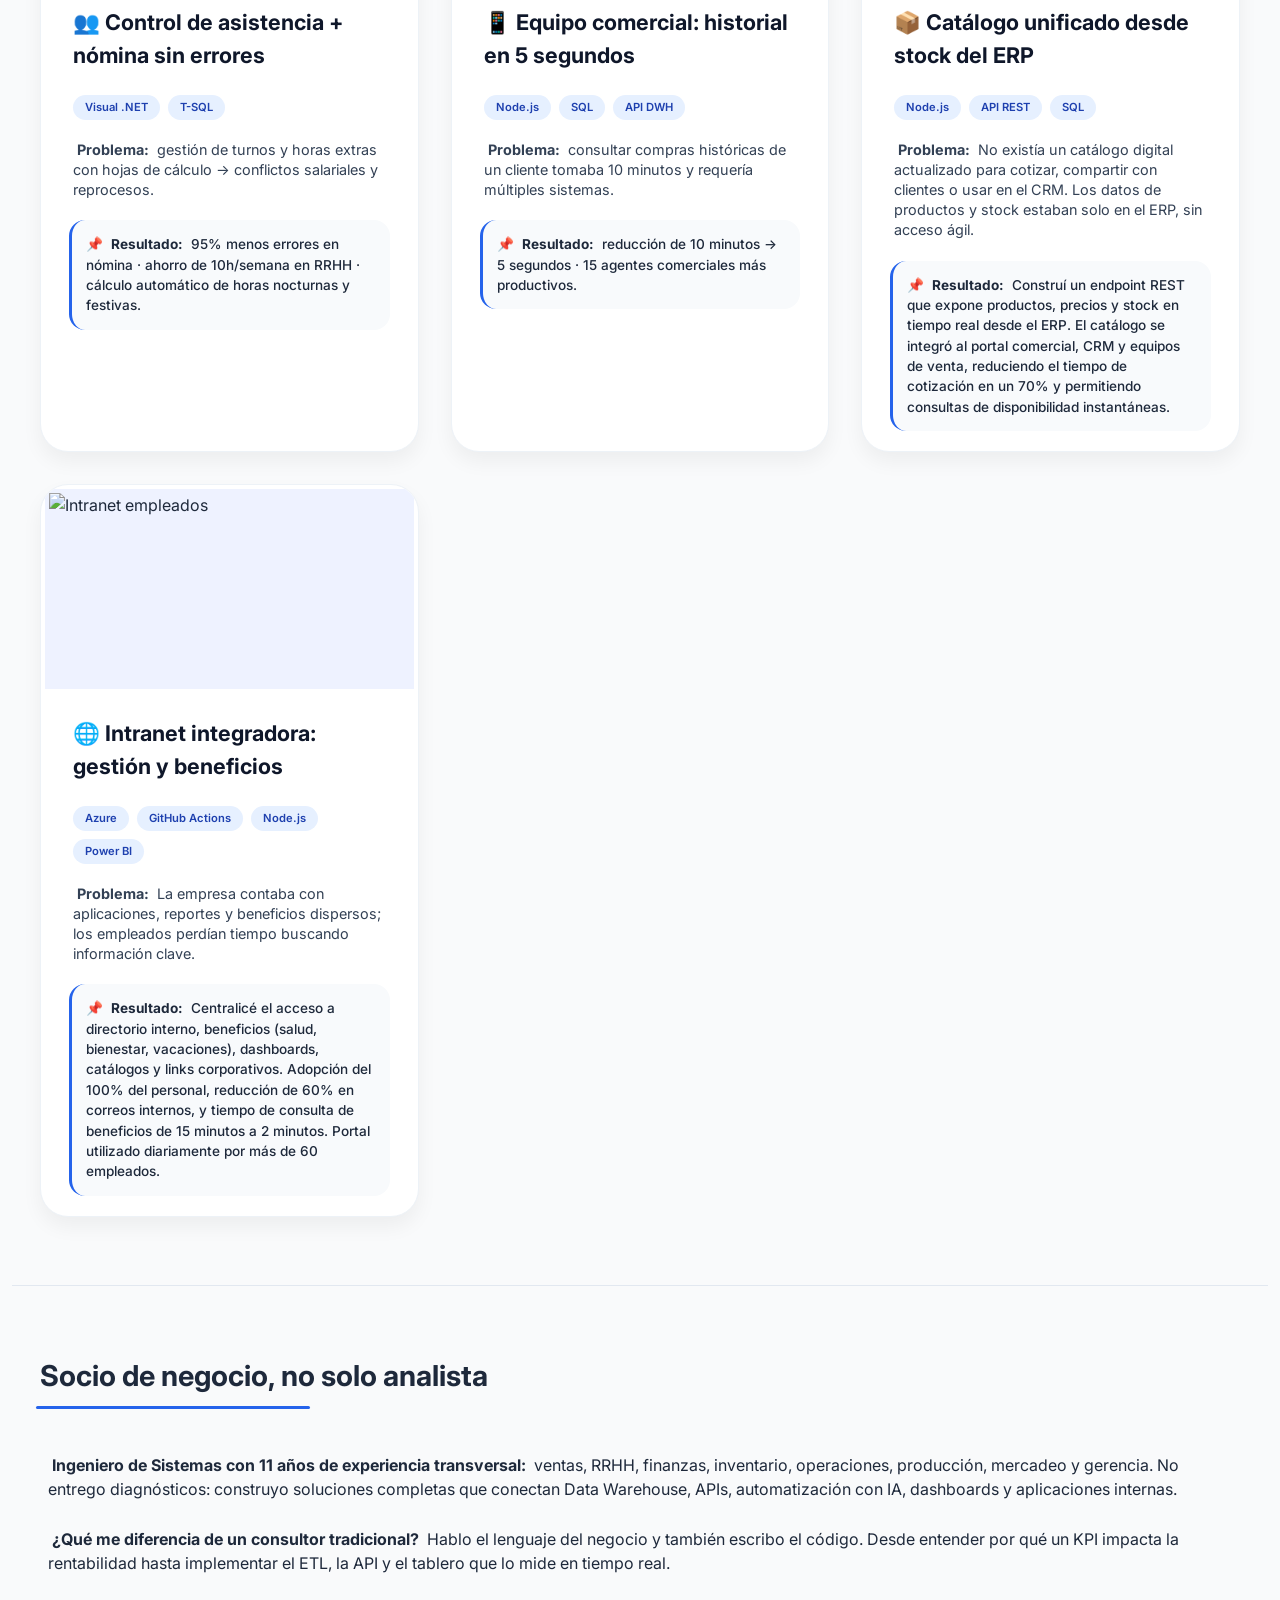
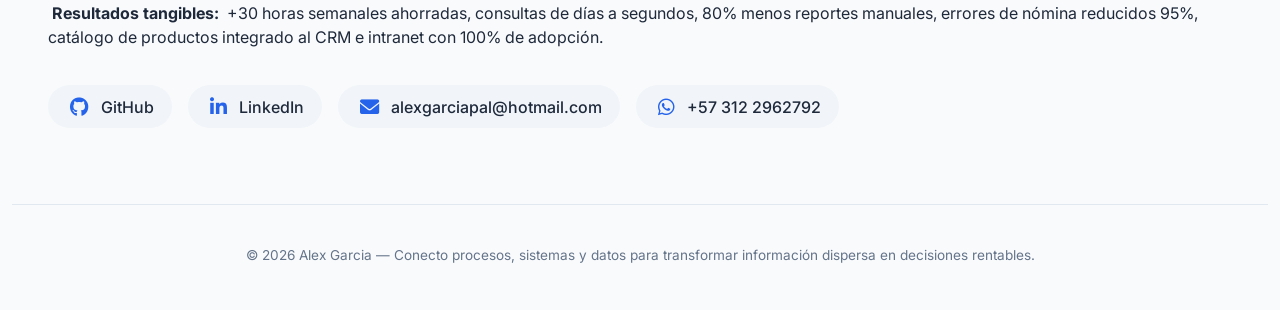
==== commit 63506bb3: "cambio en proyecto de data" ====
--- a/index.html
+++ b/index.html
@@ -601,7 +601,7 @@
                             <span class="skill-tag">SQL/T-SQL</span>
                             <span class="skill-tag">Python</span>
                             <span class="skill-tag">Modelado dimensional</span>
-                            <span class="skill-tag">ETL con N8N</span>
+                            <span class="skill-tag">ETL</span>
                             <span class="skill-tag">Azure</span>
                             <span class="skill-tag">APIs REST</span>
                         </div>
@@ -612,7 +612,7 @@
                             <span class="skill-tag">Power BI</span>
                             <span class="skill-tag">Crystal Reports</span>
                             <span class="skill-tag">Excel Avanzado</span>
-                            <span class="skill-tag">20+ reportes</span>
+                            <span class="skill-tag">20+ reportes personalizados</span>
                             <span class="skill-tag">Dashboards ejecutivos</span>
                         </div>
                     </div>
@@ -651,9 +651,13 @@
                             alt="DWH histórico">
                         <div class="project-content">
                             <div class="project-title">🏭 Centralización de 18 años de operación</div>
-                            <div class="project-tech"><span class="tech-badge">SQL Server</span><span
-                                    class="tech-badge">Modelo estrella</span><span class="tech-badge">Azure</span><span
-                                    class="tech-badge">ETL N8N</span></div>
+                            <div class="project-tech"><span class="tech-badge">SQL Server</span>
+                                <span class="tech-badge">Modelo estrella</span>
+                                <span class="tech-badge">Azure</span>
+                                <span class="tech-badge">ETL</span>
+                                <span class="tech-badge">N8N</span>
+                            </div>
+
                             <div class="project-desc"><strong>Problema:</strong> Datos fragmentados en múltiples ERP →
                                 reportes históricos tomaban días, sin trazabilidad.</div>
                             <div class="project-impact">📌 <strong>Resultado:</strong> consultas de 3 días → 2 segundos
@@ -694,8 +698,7 @@
                     </div>
                     <!-- 4. App biométrica (turnos / horas extras) -->
                     <div class="project-card">
-                        <img class="project-img" src="https://placehold.co/600x400/334155/white?text=Control+Biométrico"
-                            alt="Biométrico RRHH">
+                        <img class="project-img" src="https://i.ibb.co/Wv4hY0Df/Biometrico.webp" alt="Biométrico RRHH">
                         <div class="project-content">
                             <div class="project-title">👥 Control de asistencia + nómina sin errores</div>
                             <div class="project-tech"><span class="tech-badge">Visual .NET</span><span
@@ -722,7 +725,7 @@
                     </div>
                     <!-- 6. Catálogo de productos (endpoint desde ERP + stock)  (actualizado) -->
                     <div class="project-card">
-                        <img class="project-img" src="https://placehold.co/600x400/1e40af/white?text=Catálogo+Productos"
+                        <img class="project-img" src="https://i.ibb.co/My6c7MyB/Catalogo-Productos.webp"
                             alt="Catálogo productos">
                         <div class="project-content">
                             <div class="project-title">📦 Catálogo unificado desde stock del ERP</div>
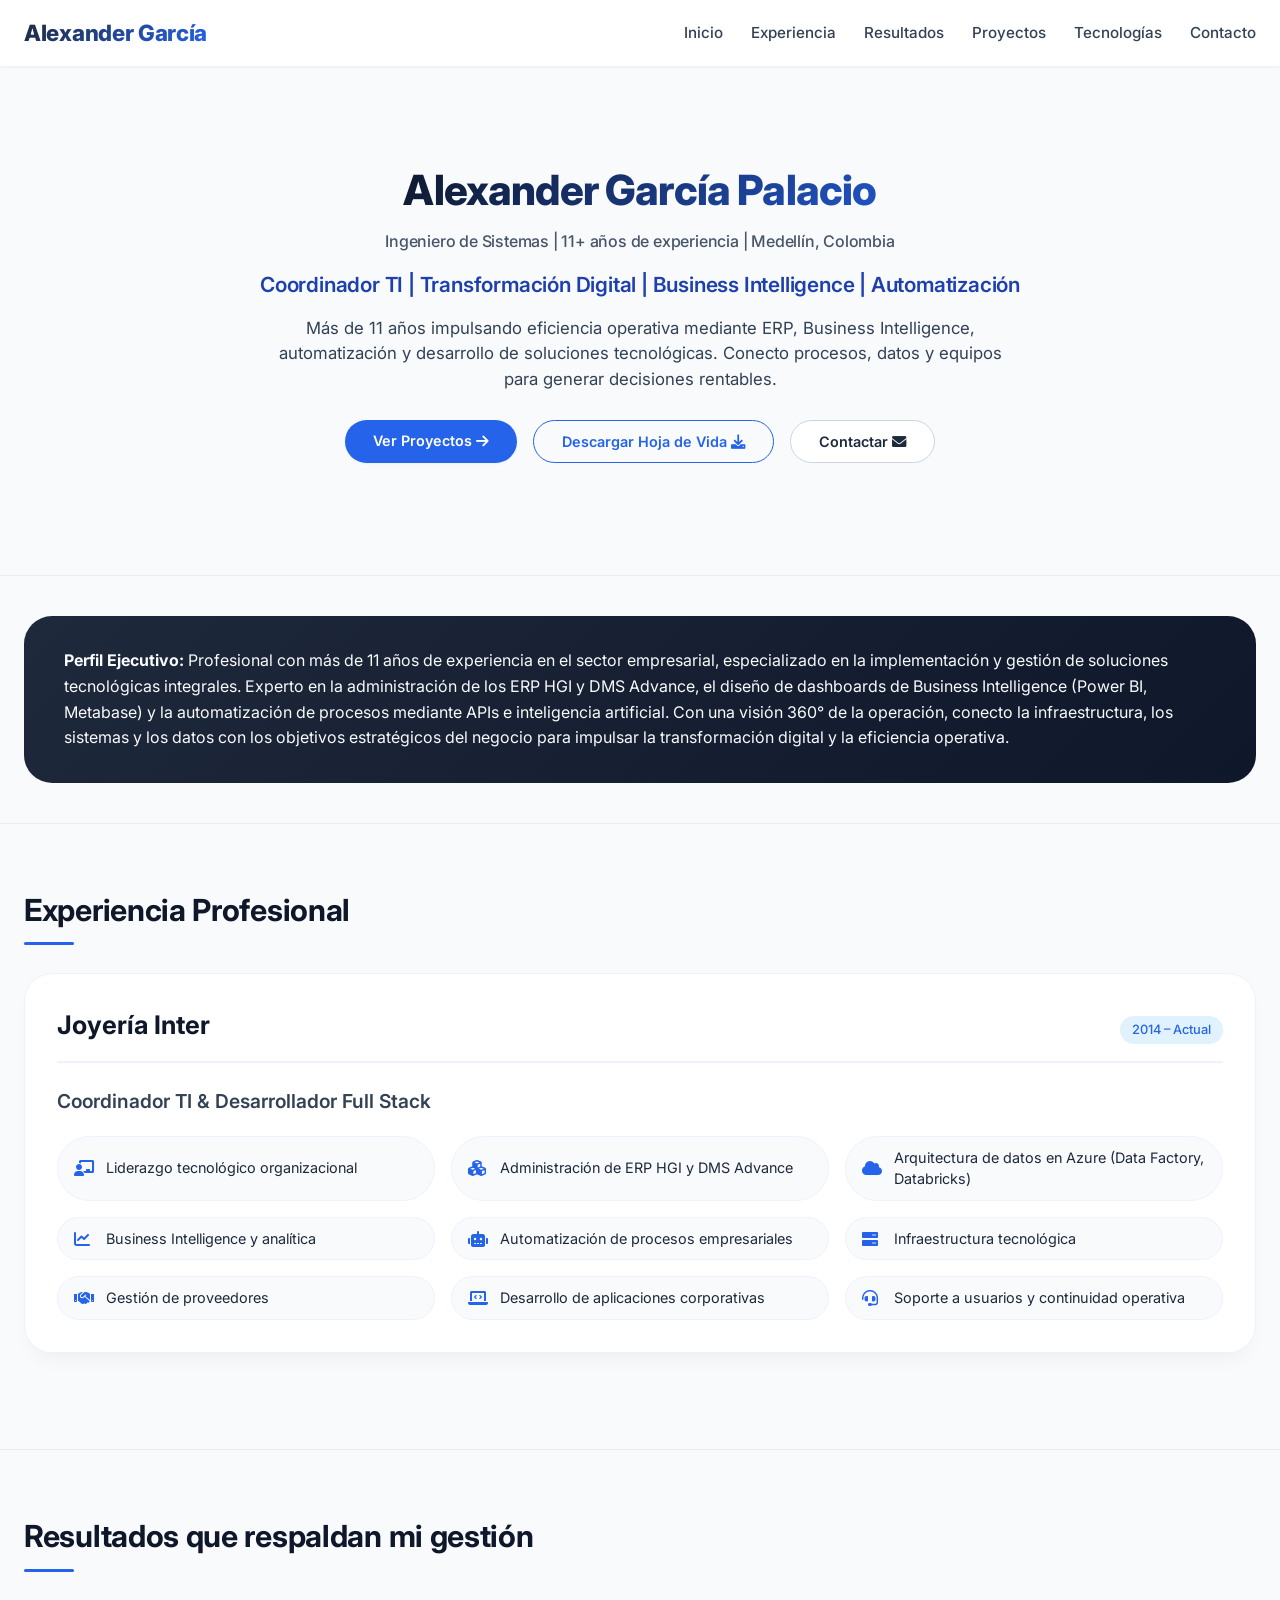
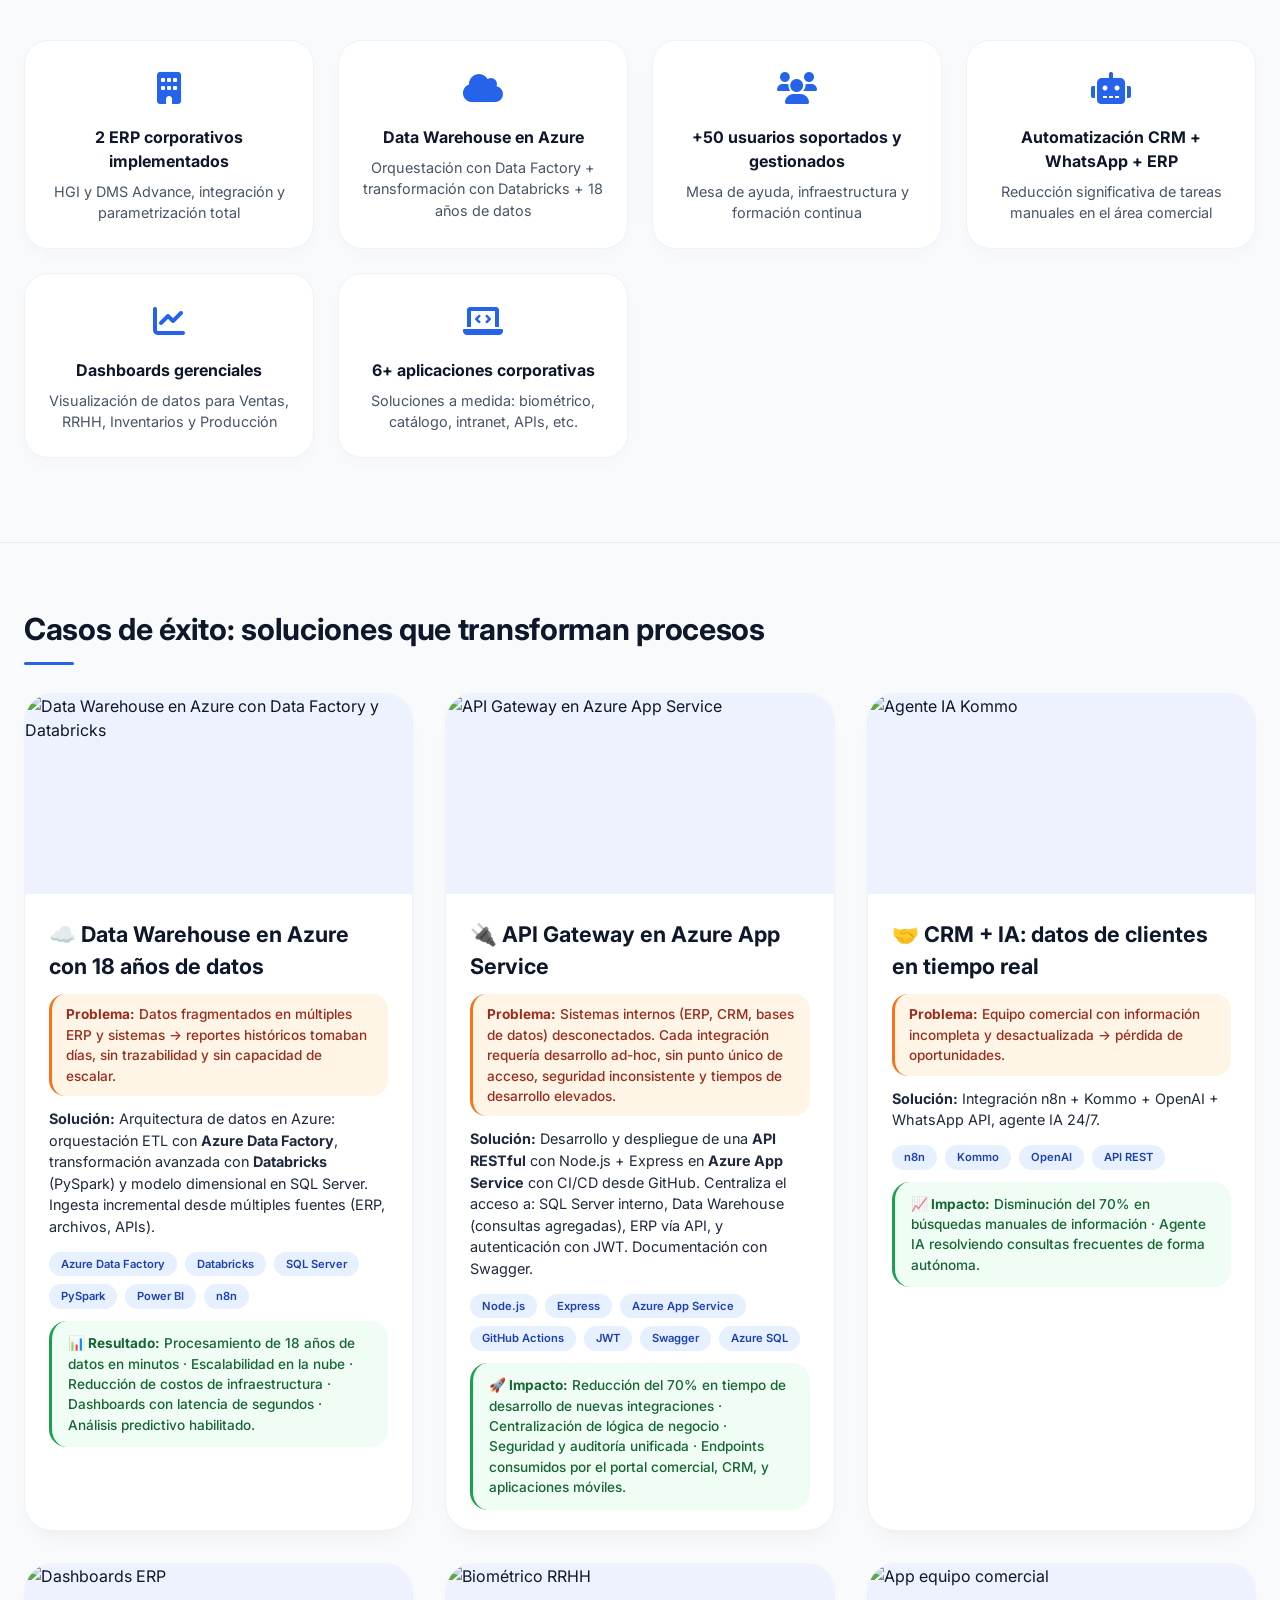
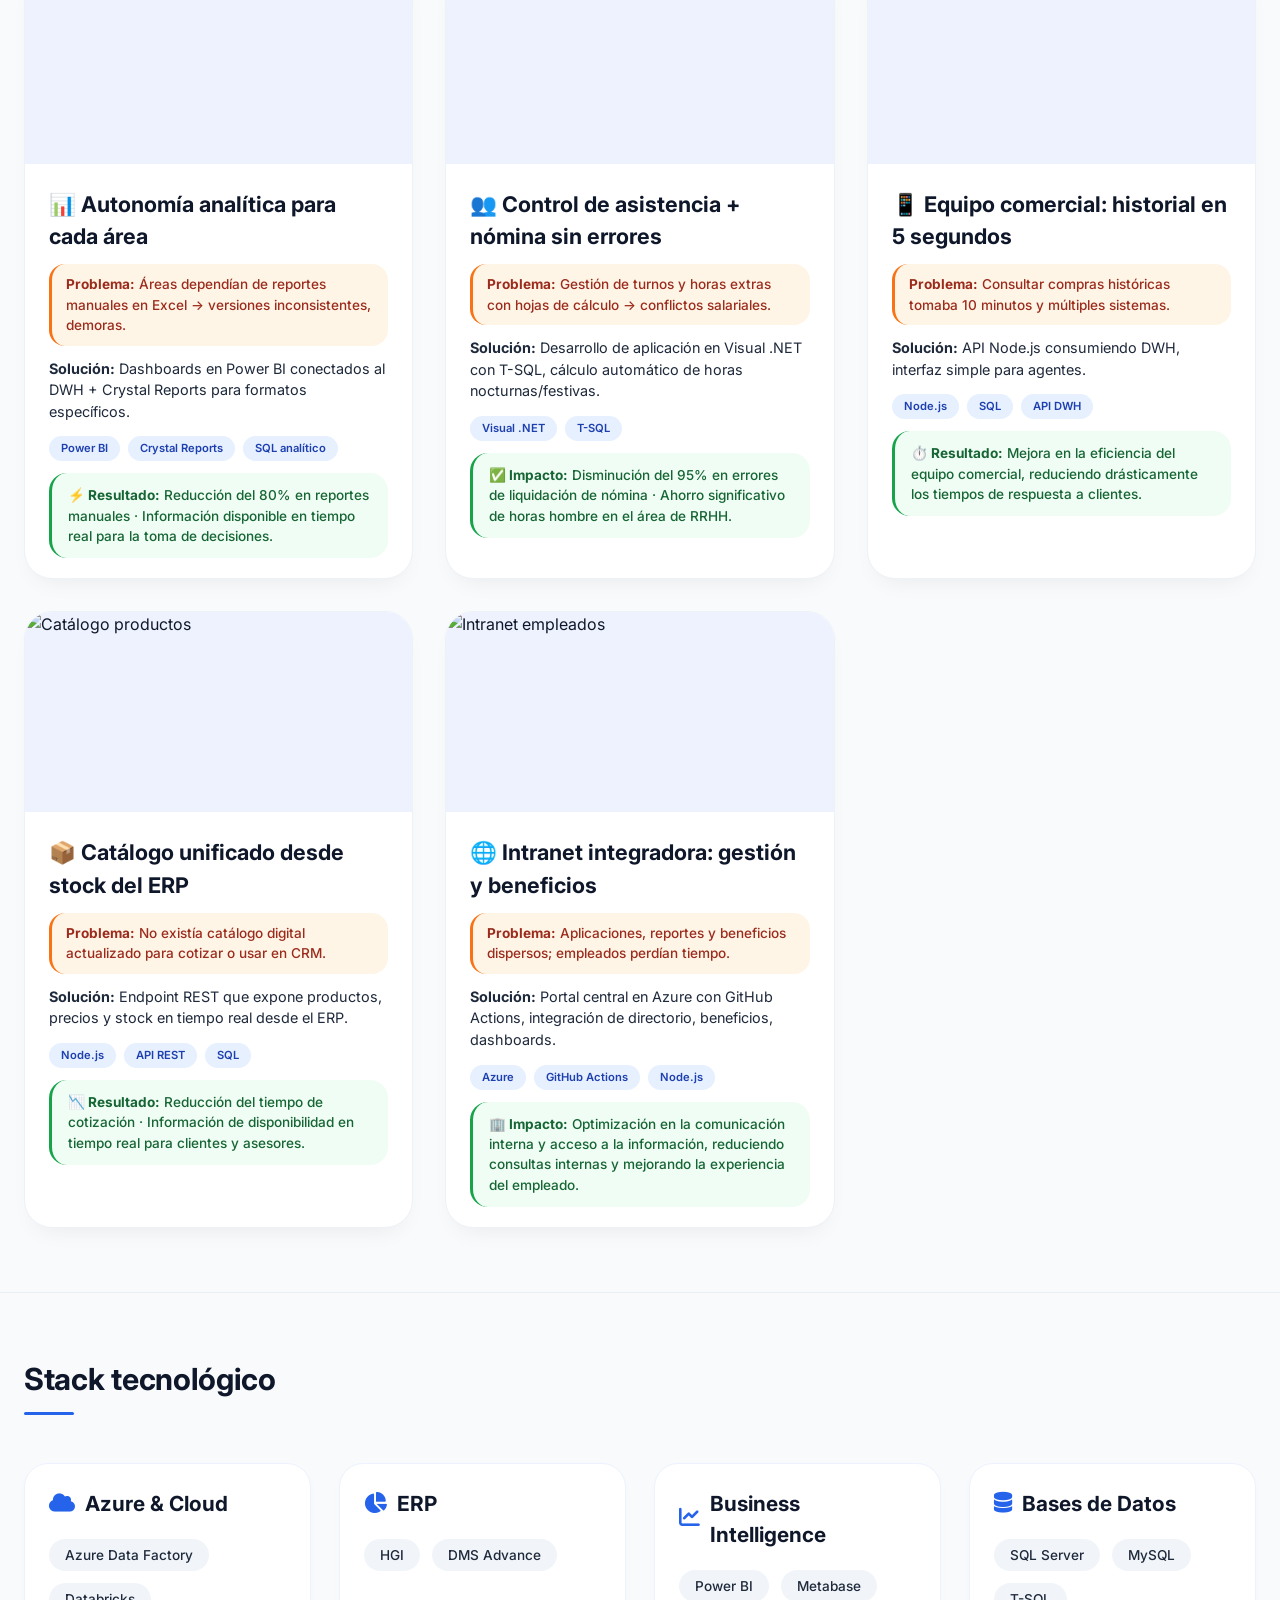
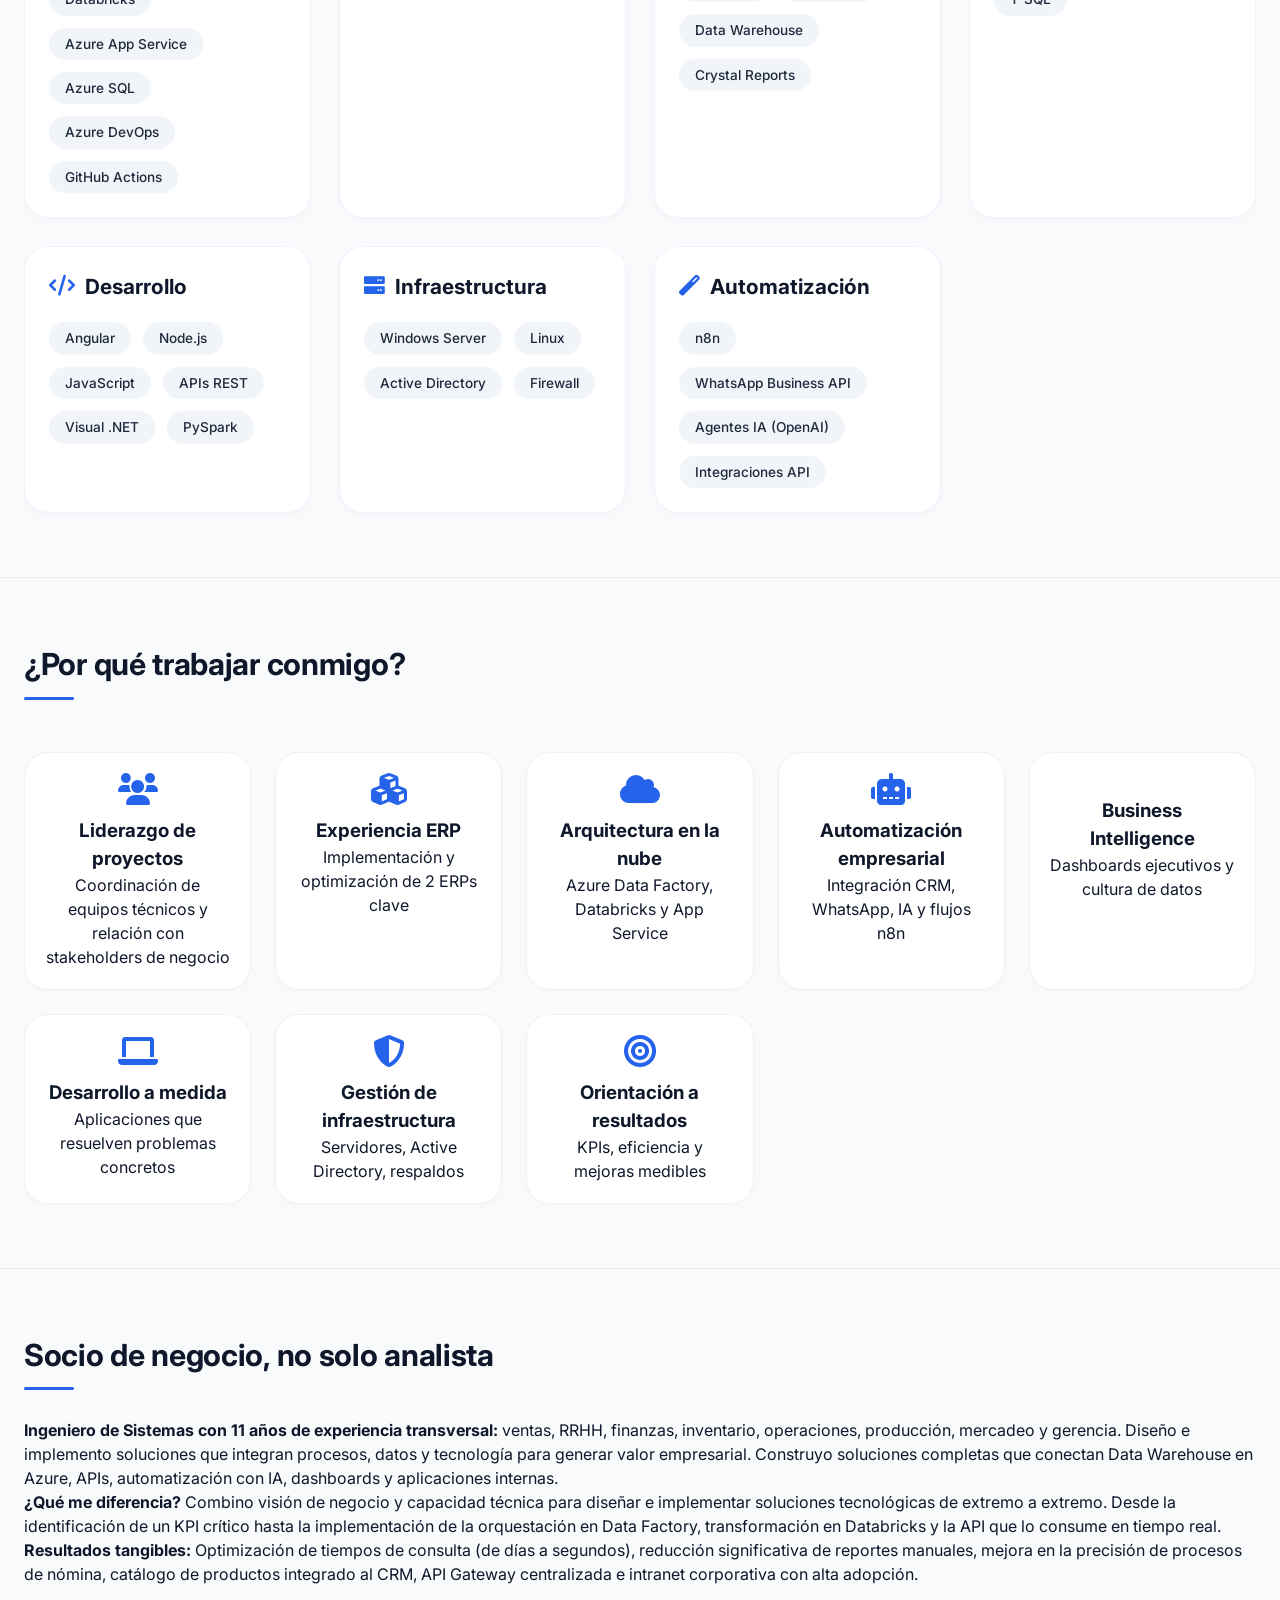
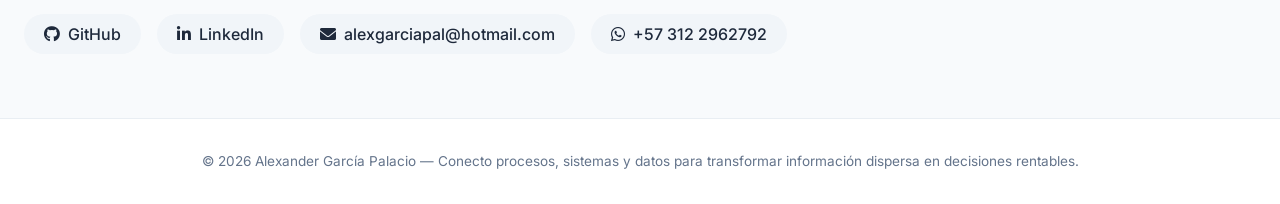
==== commit ed2f5006: "cambios en tecnologías de data" ====
--- a/index.html
+++ b/index.html
@@ -1,25 +1,65 @@
 <!DOCTYPE html>
 <html lang="es">
-
 <head>
     <meta charset="UTF-8">
     <meta name="viewport" content="width=device-width, initial-scale=1.0, user-scalable=yes">
-    <title>Alex Garcia | Socio Estratégico de Datos</title>
+    <meta name="description" content="Alexander García Palacio - Coordinador TI, Ingeniero de Sistemas con 11+ años de experiencia en Transformación Digital, Business Intelligence, Automatización y ERP. Perfil ejecutivo orientado a resultados.">
+    <meta name="keywords" content="Coordinador TI, Transformación Digital, Business Intelligence, Automatización, ERP, Power BI, SQL Server, Líder de Tecnología, CRM Manager, Gerente de Tecnología, HGI, DMS Advance, n8n, Dashboard, Azure Data Factory, Databricks">
+    <meta name="author" content="Alexander García Palacio">
+    <!-- Open Graph / Social Media -->
+    <meta property="og:title" content="Alexander García Palacio | Coordinador TI & Transformación Digital">
+    <meta property="og:description" content="Ingeniero de Sistemas con más de 11 años de experiencia liderando iniciativas de infraestructura, ERP, BI y automatización. Descubre mi portafolio profesional.">
+    <meta property="og:type" content="profile">
+    <meta property="og:url" content="https://alexgp-dev.github.io/portafolio/">
+    <meta property="og:image" content="https://placehold.co/1200x630/1e40af/white?text=Alexander+García">
+    <meta property="profile:first_name" content="Alexander">
+    <meta property="profile:last_name" content="García Palacio">
+    <!-- Structured Data Person Schema -->
+    <script type="application/ld+json">
+    {
+      "@context": "https://schema.org",
+      "@type": "Person",
+      "name": "Alexander García Palacio",
+      "alternateName": "Alex García",
+      "jobTitle": ["Coordinador TI", "Business Intelligence Manager", "Arquitecto de Datos"],
+      "worksFor": {
+        "@type": "Organization",
+        "name": "Joyería Inter"
+      },
+      "url": "https://alexgp-dev.github.io/portafolio/",
+      "email": "alexgarciapal@hotmail.com",
+      "telephone": "+573122962792",
+      "address": {
+        "@type": "PostalAddress",
+        "addressLocality": "Medellín",
+        "addressCountry": "CO"
+      },
+      "knowsAbout": ["ERP", "Business Intelligence", "Automatización", "Power BI", "SQL Server", "Data Warehouse", "Transformación Digital", "n8n", "Infraestructura TI", "Liderazgo de Proyectos", "Azure Data Factory", "Databricks", "Azure App Service"],
+      "alumniOf": {
+        "@type": "CollegeOrUniversity",
+        "name": "Ingeniería de Sistemas"
+      },
+      "sameAs": [
+        "https://github.com/AlexGP-Dev",
+        "https://www.linkedin.com/in/alexgp-dev/"
+      ]
+    }
+    </script>
+    <title>Alexander García | Coordinador TI & Transformación Digital</title>
     <!-- Google Fonts & Font Awesome -->
-    <link href="https://fonts.googleapis.com/css2?family=Inter:opsz,wght@14..32,300;400;500;600;700&display=swap"
-        rel="stylesheet">
+    <link href="https://fonts.googleapis.com/css2?family=Inter:opsz,wght@14..32,300;400;500;600;700;800&display=swap" rel="stylesheet">
     <link rel="stylesheet" href="https://cdnjs.cloudflare.com/ajax/libs/font-awesome/6.0.0-beta3/css/all.min.css">
     <style>
         * {
             margin: 0;
-            padding: 4px;
+            padding: 0;
             box-sizing: border-box;
         }
 
         body {
             font-family: 'Inter', sans-serif;
-            background-color: #f9fafb;
-            color: #1e293b;
+            background-color: #f8fafc;
+            color: #0f172a;
             line-height: 1.5;
             scroll-behavior: smooth;
         }
@@ -30,15 +70,16 @@
             padding: 0 24px;
         }
 
-        /* Header */
+        /* Header ejecutivo */
         header {
             background-color: #ffffff;
-            box-shadow: 0 1px 3px rgba(0, 0, 0, 0.05);
+            box-shadow: 0 1px 3px rgba(0, 0, 0, 0.04);
             position: sticky;
             top: 0;
             z-index: 100;
-            backdrop-filter: blur(4px);
-            background-color: rgba(255, 255, 255, 0.95);
+            backdrop-filter: blur(8px);
+            background-color: rgba(255, 255, 255, 0.96);
+            border-bottom: 1px solid #eef2ff;
         }
 
         .nav-bar {
@@ -50,13 +91,13 @@
         }
 
         .logo {
-            font-weight: 700;
-            font-size: 1.5rem;
-            background: linear-gradient(135deg, #2563eb, #1e40af);
+            font-weight: 800;
+            font-size: 1.4rem;
+            background: linear-gradient(135deg, #1e293b, #2563eb);
             -webkit-background-clip: text;
             background-clip: text;
             color: transparent;
-            letter-spacing: -0.5px;
+            letter-spacing: -0.3px;
         }
 
         .nav-links {
@@ -70,6 +111,7 @@
             font-weight: 500;
             color: #334155;
             transition: color 0.2s;
+            font-size: 0.95rem;
         }
 
         .nav-links a:hover {
@@ -94,225 +136,270 @@
             border-radius: 40px;
             text-decoration: none;
             font-weight: 600;
-            transition: all 0.2s;
+            transition: all 0.25s ease;
             border: none;
             cursor: pointer;
-            font-size: 0.95rem;
-        }
-
+            font-size: 0.9rem;
+            box-shadow: 0 1px 2px rgba(0,0,0,0.05);
+        }
+        .btn-primary {
+            background-color: #2563eb;
+        }
+        .btn-primary:hover {
+            background-color: #1e40af;
+            transform: translateY(-2px);
+            box-shadow: 0 8px 20px rgba(37,99,235,0.25);
+        }
         .btn-outline {
             background: transparent;
-            border: 1px solid #2563eb;
+            border: 1.5px solid #2563eb;
             color: #2563eb;
-        }
-
+            box-shadow: none;
+        }
         .btn-outline:hover {
             background: #2563eb;
             color: white;
-        }
-
-        .btn:hover {
-            background-color: #1e40af;
             transform: translateY(-2px);
-            box-shadow: 0 6px 14px rgba(37, 99, 235, 0.25);
-        }
-
-        /* Hero */
+        }
+        .btn-light {
+            background: white;
+            color: #1e293b;
+            border: 1px solid #cbd5e1;
+            box-shadow: none;
+        }
+        .btn-light:hover {
+            background: #f1f5f9;
+            transform: translateY(-2px);
+        }
+
+        /* Hero ejecutivo */
         .hero {
-            padding: 64px 0 48px;
+            padding: 60px 0 48px;
             text-align: center;
         }
-
         .hero h1 {
-            font-size: 2.8rem;
-            font-weight: 700;
-            background: linear-gradient(135deg, #0f172a, #2563eb);
+            font-size: 2.6rem;
+            font-weight: 800;
+            background: linear-gradient(135deg, #0f172a 30%, #2563eb 80%);
             -webkit-background-clip: text;
             background-clip: text;
             color: transparent;
-            margin-bottom: 20px;
-            line-height: 1.2;
-        }
-
-        .hero .tagline {
-            font-size: 1.2rem;
+            margin-bottom: 8px;
+            letter-spacing: -0.02em;
+        }
+        .hero-profession {
+            font-size: 1rem;
+            font-weight: 500;
+            color: #475569;
+            margin-bottom: 16px;
+            letter-spacing: -0.2px;
+        }
+        .hero-title {
+            font-size: 1.3rem;
+            font-weight: 600;
+            color: #1e40af;
+            margin-bottom: 16px;
+            letter-spacing: -0.2px;
+        }
+        .hero-sub {
+            font-size: 1.05rem;
             color: #334155;
             max-width: 750px;
-            margin: 0 auto 24px;
-            font-weight: 500;
-        }
-
-        .hero-badge {
-            display: inline-block;
-            background: #e0f2fe;
-            color: #0369a1;
-            padding: 6px 14px;
-            border-radius: 50px;
-            font-size: 0.85rem;
-            font-weight: 600;
-            margin-bottom: 20px;
-        }
-
-        .hero-stats {
-            display: flex;
+            margin: 0 auto 28px;
+            line-height: 1.5;
+        }
+        .hero-buttons {
+            display: flex;
+            gap: 16px;
             justify-content: center;
-            gap: 40px;
-            margin-top: 40px;
             flex-wrap: wrap;
-        }
-
-        .stat {
+            margin-top: 8px;
+        }
+
+        /* Tarjetas de resultados destacados */
+        .highlight-grid {
+            display: grid;
+            grid-template-columns: repeat(auto-fit, minmax(280px, 1fr));
+            gap: 24px;
+            margin: 40px 0 20px;
+        }
+        .highlight-card {
+            background: white;
+            border-radius: 24px;
+            padding: 24px 20px;
             text-align: center;
-        }
-
-        .stat-number {
+            box-shadow: 0 6px 14px rgba(0,0,0,0.02);
+            border: 1px solid #eef2ff;
+            transition: all 0.2s;
+        }
+        .highlight-card:hover {
+            transform: translateY(-4px);
+            box-shadow: 0 20px 25px -12px rgba(0,0,0,0.08);
+            border-color: #d9e6ff;
+        }
+        .highlight-icon {
             font-size: 2rem;
-            font-weight: 800;
-            color: #1e293b;
-        }
-
-        .stat-label {
-            font-size: 0.85rem;
+            color: #2563eb;
+            margin-bottom: 12px;
+        }
+        .highlight-card h3 {
+            font-size: 1rem;
+            font-weight: 700;
+            color: #0f172a;
+            margin-bottom: 8px;
+        }
+        .highlight-card p {
+            font-size: 0.9rem;
             color: #475569;
-            max-width: 140px;
-        }
-
-        /* Secciones */
+        }
+
+        /* Secciones generales */
         section {
             padding: 64px 0;
-            border-bottom: 1px solid #e2e8f0;
-        }
-
+            border-bottom: 1px solid #e9eef3;
+        }
         .section-title {
-            font-size: 1.8rem;
+            font-size: 1.9rem;
             font-weight: 700;
             margin-bottom: 40px;
             position: relative;
             display: inline-block;
-        }
-
+            letter-spacing: -0.3px;
+        }
         .section-title:after {
             content: '';
             position: absolute;
-            bottom: -8px;
+            bottom: -12px;
             left: 0;
-            width: 60%;
+            width: 50px;
             height: 3px;
             background: #2563eb;
             border-radius: 3px;
         }
 
-        /* Habilidades (Áreas de impacto) */
-        .skills-grid {
+        /* Estilos para Experiencia Profesional */
+        .exp-card {
+            background: white;
+            border-radius: 28px;
+            padding: 32px;
+            box-shadow: 0 12px 24px -12px rgba(0,0,0,0.08);
+            border: 1px solid #eef2ff;
+            margin-bottom: 32px;
+        }
+        .exp-header {
+            display: flex;
+            justify-content: space-between;
+            align-items: baseline;
+            flex-wrap: wrap;
+            margin-bottom: 24px;
+            border-bottom: 2px solid #eef2ff;
+            padding-bottom: 16px;
+        }
+        .exp-company {
+            font-size: 1.6rem;
+            font-weight: 700;
+            color: #0f172a;
+        }
+        .exp-period {
+            font-weight: 500;
+            color: #2563eb;
+            background: #e0f2fe;
+            padding: 4px 12px;
+            border-radius: 40px;
+            font-size: 0.8rem;
+        }
+        .exp-role {
+            font-size: 1.2rem;
+            font-weight: 600;
+            color: #334155;
+            margin-bottom: 20px;
+        }
+        .exp-responsibilities {
             display: grid;
-            grid-template-columns: repeat(auto-fit, minmax(280px, 1fr));
-            gap: 32px;
-        }
-
-        .skill-category {
-            background: white;
-            border-radius: 24px;
-            padding: 28px;
-            box-shadow: 0 4px 12px rgba(0, 0, 0, 0.03);
+            grid-template-columns: repeat(auto-fill, minmax(280px, 1fr));
+            gap: 16px;
+            list-style: none;
+        }
+        .exp-responsibilities li {
+            display: flex;
+            align-items: center;
+            gap: 12px;
+            font-size: 0.9rem;
+            color: #1e293b;
+            background: #f8fafc;
+            padding: 10px 16px;
+            border-radius: 60px;
             border: 1px solid #eef2ff;
-            transition: all 0.2s;
-        }
-
-        .skill-category:hover {
-            transform: translateY(-4px);
-            box-shadow: 0 12px 24px -12px rgba(0, 0, 0, 0.1);
-        }
-
-        .skill-category h3 {
-            font-size: 1.3rem;
-            margin-bottom: 20px;
-            display: flex;
-            align-items: center;
-            gap: 10px;
-            color: #0f172a;
-        }
-
-        .skill-category h3 i {
+        }
+        .exp-responsibilities li i {
             color: #2563eb;
-            font-size: 1.4rem;
-        }
-
-        .skills-list {
-            display: flex;
-            flex-wrap: wrap;
-            gap: 12px;
-        }
-
-        .skill-tag {
-            background: #f1f5f9;
-            padding: 6px 14px;
-            border-radius: 40px;
-            font-size: 0.85rem;
-            font-weight: 500;
-            color: #1e293b;
-        }
-
-        /* Tarjetas de proyectos (énfasis en impacto) */
+            width: 20px;
+            font-size: 1rem;
+        }
+
+        /* Tarjetas de proyectos (formato ejecutivo) */
         .projects-grid {
             display: grid;
-            grid-template-columns: repeat(auto-fill, minmax(350px, 1fr));
+            grid-template-columns: repeat(auto-fill, minmax(360px, 1fr));
             gap: 32px;
         }
-
         .project-card {
             background: white;
             border-radius: 28px;
             overflow: hidden;
-            box-shadow: 0 10px 20px rgba(0, 0, 0, 0.05);
-            transition: transform 0.25s ease, box-shadow 0.25s ease;
+            box-shadow: 0 12px 24px -12px rgba(0,0,0,0.08);
+            transition: all 0.3s ease;
             border: 1px solid #edf2f7;
             display: flex;
             flex-direction: column;
             height: 100%;
         }
-
         .project-card:hover {
-            transform: translateY(-8px);
-            box-shadow: 0 25px 35px -12px rgba(0, 0, 0, 0.15);
-        }
-
+            transform: translateY(-6px);
+            box-shadow: 0 25px 35px -12px rgba(0,0,0,0.15);
+        }
         .project-img {
             width: 100%;
             height: 200px;
             object-fit: cover;
             background: #eef2ff;
-            display: block;
-            transition: transform 0.3s ease, filter 0.2s;
             cursor: pointer;
-        }
-
+            transition: transform 0.3s, filter 0.2s;
+        }
         .project-img:hover {
-            filter: brightness(0.92);
-        }
-
-        .project-card:hover .project-img {
-            transform: scale(1.02);
-        }
-
+            filter: brightness(0.96);
+        }
         .project-content {
-            padding: 24px 24px 16px;
+            padding: 24px 24px 20px;
             flex: 1;
         }
-
         .project-title {
             font-size: 1.35rem;
             font-weight: 700;
             margin-bottom: 12px;
             color: #0f172a;
         }
-
+        .project-problem {
+            background: #fff5e6;
+            padding: 10px 14px;
+            border-radius: 16px;
+            margin: 12px 0;
+            font-size: 0.85rem;
+            color: #9b2c1d;
+            font-weight: 500;
+            border-left: 3px solid #f97316;
+        }
+        .project-solution {
+            margin: 12px 0;
+            font-size: 0.9rem;
+            color: #1e293b;
+        }
         .project-tech {
             display: flex;
             flex-wrap: wrap;
             gap: 8px;
-            margin: 16px 0 12px;
-        }
-
+            margin: 14px 0 12px;
+        }
         .tech-badge {
             background: #e6f0ff;
             color: #1e40af;
@@ -321,52 +408,127 @@
             font-size: 0.7rem;
             font-weight: 600;
         }
-
-        .project-desc {
-            color: #334155;
-            margin-bottom: 16px;
-            font-size: 0.9rem;
-            line-height: 1.4;
-        }
-
         .project-impact {
-            background: #f8fafc;
-            padding: 14px;
-            border-radius: 16px;
+            background: #f0fdf4;
+            padding: 12px 16px;
+            border-radius: 18px;
             margin-top: 12px;
             font-size: 0.85rem;
-            border-left: 3px solid #2563eb;
+            border-left: 3px solid #16a34a;
             font-weight: 500;
-        }
-
-        /* Sección de impacto de negocio (nueva) */
-        .impact-grid {
+            color: #166534;
+        }
+
+        /* Tecnologías (categorías visuales) */
+        .tech-categories {
+            display: grid;
+            grid-template-columns: repeat(auto-fit, minmax(280px, 1fr));
+            gap: 28px;
+            margin-top: 20px;
+        }
+        .tech-cat {
+            background: white;
+            border-radius: 24px;
+            padding: 24px;
+            border: 1px solid #eef2ff;
+            box-shadow: 0 4px 10px rgba(0,0,0,0.02);
+        }
+        .tech-cat h3 {
+            font-size: 1.3rem;
+            margin-bottom: 20px;
+            display: flex;
+            align-items: center;
+            gap: 10px;
+            color: #0f172a;
+        }
+        .tech-cat h3 i {
+            color: #2563eb;
+        }
+        .tech-list {
+            display: flex;
+            flex-wrap: wrap;
+            gap: 12px;
+        }
+        .tech-item {
+            background: #f1f5f9;
+            padding: 6px 16px;
+            border-radius: 40px;
+            font-size: 0.85rem;
+            font-weight: 500;
+            color: #1e293b;
+        }
+
+        /* Estilos para Perfil Ejecutivo */
+        .executive-summary {
+            background: linear-gradient(135deg, #1e293b 0%, #0f172a 100%);
+            border-radius: 28px;
+            padding: 32px 40px;
+            color: #f8fafc;
+            margin-bottom: 40px;
+        }
+        .executive-summary p {
+            font-size: 1rem;
+            line-height: 1.6;
+            margin-bottom: 0;
+            font-weight: 400;
+        }
+
+        /* About (socio de negocio) */
+        .about-wrap {
+            display: flex;
+            gap: 40px;
+            flex-wrap: wrap;
+            align-items: center;
+        }
+        .contact-links {
+            margin-top: 28px;
+            display: flex;
+            gap: 16px;
+            flex-wrap: wrap;
+        }
+        .contact-icon {
+            display: inline-flex;
+            align-items: center;
+            gap: 8px;
+            background: #f1f5f9;
+            padding: 8px 20px;
+            border-radius: 40px;
+            text-decoration: none;
+            color: #1e293b;
+            font-weight: 500;
+            transition: background 0.2s;
+        }
+        .contact-icon:hover {
+            background: #e2e8f0;
+        }
+
+        /* Reason grid (¿Por qué trabajar conmigo?) */
+        .reason-grid {
             display: grid;
             grid-template-columns: repeat(auto-fit, minmax(220px, 1fr));
             gap: 24px;
-            margin-top: 20px;
-        }
-
-        .impact-card {
+            margin-top: 24px;
+        }
+        .reason-item {
             background: white;
+            padding: 20px;
             border-radius: 24px;
-            padding: 24px 20px;
             text-align: center;
-            box-shadow: 0 5px 15px rgba(0, 0, 0, 0.02);
-            border: 1px solid #eef2ff;
-        }
-
-        .impact-number {
-            font-size: 2.5rem;
-            font-weight: 800;
+            box-shadow: 0 2px 6px rgba(0,0,0,0.02);
+            border: 1px solid #edf2f7;
+        }
+        .reason-item i {
+            font-size: 2rem;
             color: #2563eb;
-            line-height: 1.2;
-        }
-
-        .impact-label {
-            font-size: 0.9rem;
-            color: #334155;
-            margin-top: 8px;
+            margin-bottom: 12px;
+        }
+
+        footer {
+            text-align: center;
+            padding: 32px;
+            font-size: 0.85rem;
+            color: #64748b;
+            background: #ffffff;
         }
 
         /* Lightbox */
@@ -376,94 +538,75 @@
             left: 0;
             width: 100%;
             height: 100%;
-            background-color: rgba(0, 0, 0, 0.9);
+            background: rgba(0,0,0,0.9);
             display: none;
             justify-content: center;
             align-items: center;
             z-index: 1000;
             cursor: pointer;
         }
-
         .lightbox-img {
             max-width: 90%;
             max-height: 90%;
             object-fit: contain;
             border-radius: 12px;
-            box-shadow: 0 0 30px rgba(0, 0, 0, 0.5);
-            cursor: default;
-        }
-
+        }
         .lightbox-close {
             position: absolute;
             top: 20px;
             right: 30px;
             font-size: 40px;
             color: white;
-            font-weight: bold;
             cursor: pointer;
-            transition: 0.2s;
-            font-family: monospace;
-        }
-
-        .lightbox-close:hover {
-            color: #ccc;
-        }
-
-        /* Sobre mí / Socio de negocio */
-        .about-wrap {
-            display: flex;
-            gap: 40px;
-            flex-wrap: wrap;
-            align-items: center;
-        }
-
-        .about-text {
-            flex: 2;
-        }
-
-        .about-text p {
-            margin-bottom: 18px;
-            font-size: 1rem;
-            line-height: 1.5;
-        }
-
-        .contact-links {
-            margin-top: 28px;
-            display: flex;
-            gap: 16px;
-            flex-wrap: wrap;
-        }
-
-        .contact-icon {
-            display: inline-flex;
-            align-items: center;
-            gap: 8px;
-            background: #f1f5f9;
-            padding: 8px 18px;
-            border-radius: 40px;
-            text-decoration: none;
-            color: #1e293b;
-            font-weight: 500;
-            transition: background 0.2s;
-        }
-
-        .contact-icon i {
-            font-size: 1.2rem;
-            color: #2563eb;
-        }
-
-        .contact-icon:hover {
-            background: #e2e8f0;
-        }
-
-        footer {
-            text-align: center;
-            padding: 32px;
-            font-size: 0.85rem;
-            color: #64748b;
-        }
-
+        }
+
+        /* ========== MEJORAS PARA MÓVIL ========== */
         @media (max-width: 768px) {
+            .container {
+                padding: 0 20px;
+            }
+            .hero {
+                padding: 40px 0 32px;
+            }
+            .hero h1 {
+                font-size: 1.9rem;
+                line-height: 1.2;
+            }
+            .hero-title {
+                font-size: 1.1rem;
+            }
+            .hero-sub {
+                font-size: 0.95rem;
+                margin-bottom: 24px;
+            }
+            .hero-buttons {
+                flex-direction: column;
+                align-items: center;
+                gap: 12px;
+                width: 100%;
+            }
+            .hero-buttons .btn {
+                width: 100%;
+                max-width: 280px;
+                text-align: center;
+                margin: 0 auto;
+            }
+            .section-title {
+                font-size: 1.6rem;
+            }
+            .projects-grid {
+                grid-template-columns: 1fr;
+            }
+            .exp-header {
+                flex-direction: column;
+                gap: 8px;
+            }
+            .exp-company {
+                font-size: 1.3rem;
+            }
+            .executive-summary {
+                padding: 24px;
+            }
             .nav-links {
                 display: none;
                 flex-direction: column;
@@ -472,386 +615,310 @@
                 padding: 16px 0;
                 gap: 16px;
             }
-
             .nav-links.show {
                 display: flex;
             }
-
             .menu-toggle {
                 display: block;
             }
-
+        }
+
+        @media (max-width: 480px) {
+            .hero {
+                padding: 32px 0 24px;
+            }
             .hero h1 {
-                font-size: 2rem;
-            }
-
-            .hero .tagline {
+                font-size: 1.7rem;
+            }
+            .hero-profession {
+                font-size: 0.9rem;
+            }
+            .hero-title {
                 font-size: 1rem;
             }
-
-            .section-title {
-                font-size: 1.5rem;
-            }
-
-            .projects-grid {
-                grid-template-columns: 1fr;
-            }
-
-            .project-img {
-                height: 170px;
-            }
-
-            .hero-stats {
-                gap: 20px;
+            .btn {
+                padding: 8px 20px;
+                font-size: 0.85rem;
             }
         }
     </style>
 </head>
-
 <body>
-    <header>
+<header>
+    <div class="container">
+        <div class="nav-bar">
+            <div class="logo">Alexander García</div>
+            <button class="menu-toggle" id="mobileMenuBtn"><i class="fas fa-bars"></i></button>
+            <ul class="nav-links" id="navLinks">
+                <li><a href="#home">Inicio</a></li>
+                <li><a href="#experiencia">Experiencia</a></li>
+                <li><a href="#resultados">Resultados</a></li>
+                <li><a href="#proyectos">Proyectos</a></li>
+                <li><a href="#tecnologias">Tecnologías</a></li>
+                <li><a href="#contacto">Contacto</a></li>
+            </ul>
+        </div>
+    </div>
+</header>
+
+<main>
+    <!-- Hero section -->
+    <section id="home" style="padding-top: 32px;">
+        <div class="container hero">
+            <h1>Alexander García Palacio</h1>
+            <div class="hero-profession">Ingeniero de Sistemas | 11+ años de experiencia | Medellín, Colombia</div>
+            <div class="hero-title">Coordinador TI | Transformación Digital | Business Intelligence | Automatización</div>
+            <p class="hero-sub">Más de 11 años impulsando eficiencia operativa mediante ERP, Business Intelligence, automatización y desarrollo de soluciones tecnológicas. Conecto procesos, datos y equipos para generar decisiones rentables.</p>
+            <div class="hero-buttons">
+                <a href="#proyectos" class="btn btn-primary">Ver Proyectos <i class="fas fa-arrow-right"></i></a>
+                <a href="https://drive.google.com/uc?export=download&id=1LI1bMTQhCwRM9HtVfDbXBjnGcIDqsfXS" class="btn btn-outline" id="downloadCVBtn" download>Descargar Hoja de Vida <i class="fas fa-download"></i></a>
+                <a href="#contacto" class="btn btn-light">Contactar <i class="fas fa-envelope"></i></a>
+            </div>
+        </div>
+    </section>
+
+    <!-- Perfil Ejecutivo -->
+    <section style="padding: 40px 0 0;">
         <div class="container">
-            <div class="nav-bar">
-                <div class="logo">Alex García</div>
-                <button class="menu-toggle" id="mobileMenuBtn"><i class="fas fa-bars"></i></button>
-                <ul class="nav-links" id="navLinks">
-                    <li><a href="#home">Inicio</a></li>
-                    <li><a href="#impacto">Impacto</a></li>
-                    <li><a href="#habilidades">Competencias</a></li>
-                    <li><a href="#proyectos">Casos de éxito</a></li>
-                    <li><a href="#contacto">Conectar</a></li>
+            <div class="executive-summary">
+                <p><strong>Perfil Ejecutivo:</strong> Profesional con más de 11 años de experiencia en el sector empresarial, especializado en la implementación y gestión de soluciones tecnológicas integrales. Experto en la administración de los ERP HGI y DMS Advance, el diseño de dashboards de Business Intelligence (Power BI, Metabase) y la automatización de procesos mediante APIs e inteligencia artificial. Con una visión 360° de la operación, conecto la infraestructura, los sistemas y los datos con los objetivos estratégicos del negocio para impulsar la transformación digital y la eficiencia operativa.</p>
+            </div>
+        </div>
+    </section>
+
+    <!-- Experiencia Profesional -->
+    <section id="experiencia">
+        <div class="container">
+            <h2 class="section-title">Experiencia Profesional</h2>
+            <div class="exp-card">
+                <div class="exp-header">
+                    <div class="exp-company">Joyería Inter</div>
+                    <div class="exp-period">2014 – Actual</div>
+                </div>
+                <div class="exp-role">Coordinador TI & Desarrollador Full Stack</div>
+                <ul class="exp-responsibilities">
+                    <li><i class="fas fa-chalkboard-user"></i> Liderazgo tecnológico organizacional</li>
+                    <li><i class="fas fa-cubes"></i> Administración de ERP HGI y DMS Advance</li>
+                    <li><i class="fas fa-cloud"></i> Arquitectura de datos en Azure (Data Factory, Databricks)</li>
+                    <li><i class="fas fa-chart-line"></i> Business Intelligence y analítica</li>
+                    <li><i class="fas fa-robot"></i> Automatización de procesos empresariales</li>
+                    <li><i class="fas fa-server"></i> Infraestructura tecnológica</li>
+                    <li><i class="fas fa-handshake"></i> Gestión de proveedores</li>
+                    <li><i class="fas fa-laptop-code"></i> Desarrollo de aplicaciones corporativas</li>
+                    <li><i class="fas fa-headset"></i> Soporte a usuarios y continuidad operativa</li>
                 </ul>
             </div>
         </div>
-    </header>
-
-    <main>
-        <!-- Hero con enfoque de socio estratégico -->
-        <section id="home" style="padding-top: 40px;">
-            <div class="container hero">
-                <div class="hero-badge">📊 Socio Estratégico de Datos</div>
-                <h1>Convierto datos dispersos<br>en decisiones rentables</h1>
-                <p class="tagline">11 años conectando procesos, sistemas y equipos para que la gerencia tome mejores
-                    decisiones en menos tiempo. No solo analizo: construyo la infraestructura, las automatizaciones y
-                    los dashboards que transforman el negocio.</p>
-                <div class="hero-stats">
-                    <div class="stat">
-                        <div class="stat-number">18+</div>
-                        <div class="stat-label">años histórico DWH</div>
-                    </div>
-                    <div class="stat">
-                        <div class="stat-number">10+</div>
-                        <div class="stat-label">aplicaciones desarrolladas</div>
-                    </div>
-                    <div class="stat">
-                        <div class="stat-number">80%</div>
-                        <div class="stat-label">menos reportes manuales</div>
-                    </div>
-                    <div class="stat">
-                        <div class="stat-number">3 días → 2 seg</div>
-                        <div class="stat-label">consultas históricas</div>
+    </section>
+
+    <!-- Resultados Destacados -->
+    <section id="resultados">
+        <div class="container">
+            <h2 class="section-title">Resultados que respaldan mi gestión</h2>
+            <div class="highlight-grid">
+                <div class="highlight-card"><div class="highlight-icon"><i class="fas fa-building"></i></div><h3>2 ERP corporativos implementados</h3><p>HGI y DMS Advance, integración y parametrización total</p></div>
+                <div class="highlight-card"><div class="highlight-icon"><i class="fas fa-cloud"></i></div><h3>Data Warehouse en Azure</h3><p>Orquestación con Data Factory + transformación con Databricks + 18 años de datos</p></div>
+                <div class="highlight-card"><div class="highlight-icon"><i class="fas fa-users"></i></div><h3>+50 usuarios soportados y gestionados</h3><p>Mesa de ayuda, infraestructura y formación continua</p></div>
+                <div class="highlight-card"><div class="highlight-icon"><i class="fas fa-robot"></i></div><h3>Automatización CRM + WhatsApp + ERP</h3><p>Reducción significativa de tareas manuales en el área comercial</p></div>
+                <div class="highlight-card"><div class="highlight-icon"><i class="fas fa-chart-line"></i></div><h3>Dashboards gerenciales</h3><p>Visualización de datos para Ventas, RRHH, Inventarios y Producción</p></div>
+                <div class="highlight-card"><div class="highlight-icon"><i class="fas fa-laptop-code"></i></div><h3>6+ aplicaciones corporativas</h3><p>Soluciones a medida: biométrico, catálogo, intranet, APIs, etc.</p></div>
+            </div>
+        </div>
+    </section>
+
+    <!-- Proyectos: CASOS DE ÉXITO (incluye DWH mejorado y nuevo proyecto de API) -->
+    <section id="proyectos">
+        <div class="container">
+            <h2 class="section-title">Casos de éxito: soluciones que transforman procesos</h2>
+            <div class="projects-grid">
+                <!-- Proyecto 1: Data Warehouse en Azure (mejorado con Data Factory + Databricks) -->
+                <div class="project-card">
+                    <img class="project-img" src="https://placehold.co/600x400/1e40af/white?text=Azure+DWH+Data+Factory+Databricks" alt="Data Warehouse en Azure con Data Factory y Databricks">
+                    <div class="project-content">
+                        <div class="project-title">☁️ Data Warehouse en Azure con 18 años de datos</div>
+                        <div class="project-problem"><strong>Problema:</strong> Datos fragmentados en múltiples ERP y sistemas → reportes históricos tomaban días, sin trazabilidad y sin capacidad de escalar.</div>
+                        <div class="project-solution"><strong>Solución:</strong> Arquitectura de datos en Azure: orquestación ETL con <strong>Azure Data Factory</strong>, transformación avanzada con <strong>Databricks</strong> (PySpark) y modelo dimensional en SQL Server. Ingesta incremental desde múltiples fuentes (ERP, archivos, APIs).</div>
+                        <div class="project-tech"><span class="tech-badge">Azure Data Factory</span><span class="tech-badge">Databricks</span><span class="tech-badge">SQL Server</span><span class="tech-badge">PySpark</span><span class="tech-badge">Power BI</span><span class="tech-badge">n8n</span></div>
+                        <div class="project-impact"><strong>📊 Resultado:</strong> Procesamiento de 18 años de datos en minutos · Escalabilidad en la nube · Reducción de costos de infraestructura · Dashboards con latencia de segundos · Análisis predictivo habilitado.</div>
                     </div>
                 </div>
-                <div style="margin-top: 40px;">
-                    <a href="#proyectos" class="btn">Ver casos de éxito <i class="fas fa-arrow-right"></i></a>
-                    <a href="#contacto" class="btn btn-outline" style="margin-left: 16px;">Contactar</a>
-                </div>
-            </div>
-        </section>
-
-        <!-- Nueva sección: Impacto de negocio cuantificable -->
-        <section id="impacto">
-            <div class="container">
-                <h2 class="section-title">Impacto medible en el negocio</h2>
-                <div class="impact-grid">
-                    <div class="impact-card">
-                        <div class="impact-number">USD 20k - 30k</div>
-                        <div class="impact-label">ahorro anual estimado (DWH)</div>
-                    </div>
-                    <div class="impact-card">
-                        <div class="impact-number">95%</div>
-                        <div class="impact-label">menos errores en nómina (biométrico)</div>
-                    </div>
-                    <div class="impact-card">
-                        <div class="impact-number">40%</div>
-                        <div class="impact-label">consultas IA resueltas sin humanos</div>
-                    </div>
-                    <div class="impact-card">
-                        <div class="impact-number">+120h/mes</div>
-                        <div class="impact-label">productividad recuperada</div>
+
+                <!-- Proyecto 2: API Gateway en Azure App Service (NUEVO) -->
+                <div class="project-card">
+                    <img class="project-img" src="https://placehold.co/600x400/2563eb/white?text=API+Gateway+Azure+App+Service" alt="API Gateway en Azure App Service">
+                    <div class="project-content">
+                        <div class="project-title">🔌 API Gateway en Azure App Service</div>
+                        <div class="project-problem"><strong>Problema:</strong> Sistemas internos (ERP, CRM, bases de datos) desconectados. Cada integración requería desarrollo ad-hoc, sin punto único de acceso, seguridad inconsistente y tiempos de desarrollo elevados.</div>
+                        <div class="project-solution"><strong>Solución:</strong> Desarrollo y despliegue de una <strong>API RESTful</strong> con Node.js + Express en <strong>Azure App Service</strong> con CI/CD desde GitHub. Centraliza el acceso a: SQL Server interno, Data Warehouse (consultas agregadas), ERP vía API, y autenticación con JWT. Documentación con Swagger.</div>
+                        <div class="project-tech"><span class="tech-badge">Node.js</span><span class="tech-badge">Express</span><span class="tech-badge">Azure App Service</span><span class="tech-badge">GitHub Actions</span><span class="tech-badge">JWT</span><span class="tech-badge">Swagger</span><span class="tech-badge">Azure SQL</span></div>
+                        <div class="project-impact"><strong>🚀 Impacto:</strong> Reducción del 70% en tiempo de desarrollo de nuevas integraciones · Centralización de lógica de negocio · Seguridad y auditoría unificada · Endpoints consumidos por el portal comercial, CRM, y aplicaciones móviles.</div>
                     </div>
                 </div>
-                <p
-                    style="margin-top: 32px; font-size: 0.95rem; color: #334155; text-align: center; max-width: 800px; margin-left: auto; margin-right: auto;">
-                    Proyectos diseñados para que cada área — ventas, RRHH, operaciones, compras, inventarios, producción
-                    o gerencia — pase de reportes
-                    manuales a dashboards y automatizaciones que aceleran la toma de decisiones.</p>
-            </div>
-        </section>
-
-        <!-- Sección de habilidades y herramientas (competencia técnicas) -->
-        <section id="habilidades">
-            <div class="container">
-                <h2 class="section-title">Competencias clave</h2>
-                <div class="skills-grid">
-                    <div class="skill-category">
-                        <h3><i class="fas fa-database"></i> Ingeniería de Datos</h3>
-                        <div class="skills-list">
-                            <span class="skill-tag">Data Warehouse</span>
-                            <span class="skill-tag">SQL/T-SQL</span>
-                            <span class="skill-tag">Python</span>
-                            <span class="skill-tag">Modelado dimensional</span>
-                            <span class="skill-tag">ETL</span>
-                            <span class="skill-tag">Azure</span>
-                            <span class="skill-tag">APIs REST</span>
-                        </div>
+
+                <!-- Proyecto 3: CRM + IA (automatización comercial) -->
+                <div class="project-card">
+                    <img class="project-img" src="https://i.ibb.co/Ps6rkphY/IA-para-Kommo.webp" alt="Agente IA Kommo">
+                    <div class="project-content">
+                        <div class="project-title">🤝 CRM + IA: datos de clientes en tiempo real</div>
+                        <div class="project-problem"><strong>Problema:</strong> Equipo comercial con información incompleta y desactualizada → pérdida de oportunidades.</div>
+                        <div class="project-solution"><strong>Solución:</strong> Integración n8n + Kommo + OpenAI + WhatsApp API, agente IA 24/7.</div>
+                        <div class="project-tech"><span class="tech-badge">n8n</span><span class="tech-badge">Kommo</span><span class="tech-badge">OpenAI</span><span class="tech-badge">API REST</span></div>
+                        <div class="project-impact"><strong>📈 Impacto:</strong> Disminución del 70% en búsquedas manuales de información · Agente IA resolviendo consultas frecuentes de forma autónoma.</div>
                     </div>
-                    <div class="skill-category">
-                        <h3><i class="fas fa-chart-line"></i> BI & Analítica</h3>
-                        <div class="skills-list">
-                            <span class="skill-tag">Power BI</span>
-                            <span class="skill-tag">Crystal Reports</span>
-                            <span class="skill-tag">Excel Avanzado</span>
-                            <span class="skill-tag">20+ reportes personalizados</span>
-                            <span class="skill-tag">Dashboards ejecutivos</span>
-                        </div>
+                </div>
+
+                <!-- Proyecto 4: Tableros Power BI -->
+                <div class="project-card">
+                    <img class="project-img" src="https://placehold.co/600x400/2563eb/white?text=Power+BI+Dashboards" alt="Dashboards ERP">
+                    <div class="project-content">
+                        <div class="project-title">📊 Autonomía analítica para cada área</div>
+                        <div class="project-problem"><strong>Problema:</strong> Áreas dependían de reportes manuales en Excel → versiones inconsistentes, demoras.</div>
+                        <div class="project-solution"><strong>Solución:</strong> Dashboards en Power BI conectados al DWH + Crystal Reports para formatos específicos.</div>
+                        <div class="project-tech"><span class="tech-badge">Power BI</span><span class="tech-badge">Crystal Reports</span><span class="tech-badge">SQL analítico</span></div>
+                        <div class="project-impact"><strong>⚡ Resultado:</strong> Reducción del 80% en reportes manuales · Información disponible en tiempo real para la toma de decisiones.</div>
                     </div>
-                    <div class="skill-category">
-                        <h3><i class="fas fa-microchip"></i> Automatización & IA</h3>
-                        <div class="skills-list">
-                            <span class="skill-tag">n8n</span>
-                            <span class="skill-tag">Agentes IA</span><span class="skill-tag">CRM Kommo</span>
-                            <span class="skill-tag">WhatsApp API</span>
-                            <span class="skill-tag">LLM / GPT</span>
-                        </div>
+                </div>
+
+                <!-- Proyecto 5: App biométrica (RRHH) -->
+                <div class="project-card">
+                    <img class="project-img" src="https://i.ibb.co/Wv4hY0Df/Biometrico.webp" alt="Biométrico RRHH">
+                    <div class="project-content">
+                        <div class="project-title">👥 Control de asistencia + nómina sin errores</div>
+                        <div class="project-problem"><strong>Problema:</strong> Gestión de turnos y horas extras con hojas de cálculo → conflictos salariales.</div>
+                        <div class="project-solution"><strong>Solución:</strong> Desarrollo de aplicación en Visual .NET con T-SQL, cálculo automático de horas nocturnas/festivas.</div>
+                        <div class="project-tech"><span class="tech-badge">Visual .NET</span><span class="tech-badge">T-SQL</span></div>
+                        <div class="project-impact"><strong>✅ Impacto:</strong> Disminución del 95% en errores de liquidación de nómina · Ahorro significativo de horas hombre en el área de RRHH.</div>
                     </div>
-                    <div class="skill-category">
-                        <h3><i class="fas fa-laptop-code"></i> Desarrollo</h3>
-                        <div class="skills-list">
-                            <span class="skill-tag">Node.js</span>
-                            <span class="skill-tag">Visual .NET</span>
-                            <span class="skill-tag">GitHub + Azure CI/CD</span>
-                            <span class="skill-tag">JavaScript</span>
-                            <span class="skill-tag">HTML/CSS</span>
-                        </div>
+                </div>
+
+                <!-- Proyecto 6: App comercial consulta rápida -->
+                <div class="project-card">
+                    <img class="project-img" src="https://i.ibb.co/VpMXtDRw/Cliente-360.webp" alt="App equipo comercial">
+                    <div class="project-content">
+                        <div class="project-title">📱 Equipo comercial: historial en 5 segundos</div>
+                        <div class="project-problem"><strong>Problema:</strong> Consultar compras históricas tomaba 10 minutos y múltiples sistemas.</div>
+                        <div class="project-solution"><strong>Solución:</strong> API Node.js consumiendo DWH, interfaz simple para agentes.</div>
+                        <div class="project-tech"><span class="tech-badge">Node.js</span><span class="tech-badge">SQL</span><span class="tech-badge">API DWH</span></div>
+                        <div class="project-impact"><strong>⏱️ Resultado:</strong> Mejora en la eficiencia del equipo comercial, reduciendo drásticamente los tiempos de respuesta a clientes.</div>
+                    </div>
+                </div>
+
+                <!-- Proyecto 7: Catálogo unificado -->
+                <div class="project-card">
+                    <img class="project-img" src="https://i.ibb.co/My6c7MyB/Catalogo-Productos.webp" alt="Catálogo productos">
+                    <div class="project-content">
+                        <div class="project-title">📦 Catálogo unificado desde stock del ERP</div>
+                        <div class="project-problem"><strong>Problema:</strong> No existía catálogo digital actualizado para cotizar o usar en CRM.</div>
+                        <div class="project-solution"><strong>Solución:</strong> Endpoint REST que expone productos, precios y stock en tiempo real desde el ERP.</div>
+                        <div class="project-tech"><span class="tech-badge">Node.js</span><span class="tech-badge">API REST</span><span class="tech-badge">SQL</span></div>
+                        <div class="project-impact"><strong>📉 Resultado:</strong> Reducción del tiempo de cotización · Información de disponibilidad en tiempo real para clientes y asesores.</div>
+                    </div>
+                </div>
+
+                <!-- Proyecto 8: Intranet integradora -->
+                <div class="project-card">
+                    <img class="project-img" src="https://i.ibb.co/0V8VYtBf/Portal-inter.webp" alt="Intranet empleados">
+                    <div class="project-content">
+                        <div class="project-title">🌐 Intranet integradora: gestión y beneficios</div>
+                        <div class="project-problem"><strong>Problema:</strong> Aplicaciones, reportes y beneficios dispersos; empleados perdían tiempo.</div>
+                        <div class="project-solution"><strong>Solución:</strong> Portal central en Azure con GitHub Actions, integración de directorio, beneficios, dashboards.</div>
+                        <div class="project-tech"><span class="tech-badge">Azure</span><span class="tech-badge">GitHub Actions</span><span class="tech-badge">Node.js</span></div>
+                        <div class="project-impact"><strong>🏢 Impacto:</strong> Optimización en la comunicación interna y acceso a la información, reduciendo consultas internas y mejorando la experiencia del empleado.</div>
                     </div>
                 </div>
             </div>
-        </section>
-
-        <!-- Proyectos como casos de éxito (actualizados: catálogo + intranet integradora) -->
-        <section id="proyectos">
-            <div class="container">
-                <h2 class="section-title">Casos de éxito: del problema a la solución</h2>
-                <div class="projects-grid">
-                    <!-- 1. Data Warehouse 18 años -->
-                    <div class="project-card">
-                        <img class="project-img"
-                            src="https://placehold.co/600x400/1e40af/white?text=Data+Warehouse+18+años"
-                            alt="DWH histórico">
-                        <div class="project-content">
-                            <div class="project-title">🏭 Centralización de 18 años de operación</div>
-                            <div class="project-tech"><span class="tech-badge">SQL Server</span>
-                                <span class="tech-badge">Modelo estrella</span>
-                                <span class="tech-badge">Azure</span>
-                                <span class="tech-badge">ETL</span>
-                                <span class="tech-badge">N8N</span>
-                            </div>
-
-                            <div class="project-desc"><strong>Problema:</strong> Datos fragmentados en múltiples ERP →
-                                reportes históricos tomaban días, sin trazabilidad.</div>
-                            <div class="project-impact">📌 <strong>Resultado:</strong> consultas de 3 días → 2 segundos
-                                · ahorro estimado USD 20k-30k anuales · permitió analizar tendencias de rentabilidad y
-                                clientes a 18 años.</div>
-                        </div>
-                    </div>
-                    <!-- 2. Integración CRM + IA + APIs -->
-                    <div class="project-card">
-                        <img class="project-img" src="https://i.ibb.co/Ps6rkphY/IA-para-Kommo.webp"
-                            alt="Agente IA Kommo">
-                        <div class="project-content">
-                            <div class="project-title">🤝 CRM + IA: datos de clientes en tiempo real</div>
-                            <div class="project-tech"><span class="tech-badge">n8n</span><span
-                                    class="tech-badge">Kommo</span><span class="tech-badge">OpenAI</span><span
-                                    class="tech-badge">API REST</span></div>
-                            <div class="project-desc"><strong>Problema:</strong> Equipo comercial con información
-                                incompleta y desactualizada → pérdida de oportunidades.</div>
-                            <div class="project-impact">📌 <strong>Resultado:</strong> +70% menos tiempo en búsquedas
-                                manuales · agente IA resuelve 40% de consultas · sincronización automática 24/7.</div>
-                        </div>
-                    </div>
-                    <!-- 3. Tableros de control y reportes personalizados -->
-                    <div class="project-card">
-                        <img class="project-img"
-                            src="https://placehold.co/600x400/2563eb/white?text=Power+BI+Dashboards"
-                            alt="Dashboards ERP">
-                        <div class="project-content">
-                            <div class="project-title">📊 Autonomía analítica para cada área</div>
-                            <div class="project-tech"><span class="tech-badge">Power BI</span><span
-                                    class="tech-badge">Crystal Reports</span><span class="tech-badge">SQL
-                                    analítico</span></div>
-                            <div class="project-desc"><strong>Problema:</strong> Áreas dependían de reportes manuales en
-                                Excel → versiones inconsistentes, demoras.</div>
-                            <div class="project-impact">📌 <strong>Resultado:</strong> 80% menos reportes manuales ·
-                                dashboards autoservicio · líderes detectan desviaciones en horas, no días.</div>
-                        </div>
-                    </div>
-                    <!-- 4. App biométrica (turnos / horas extras) -->
-                    <div class="project-card">
-                        <img class="project-img" src="https://i.ibb.co/Wv4hY0Df/Biometrico.webp" alt="Biométrico RRHH">
-                        <div class="project-content">
-                            <div class="project-title">👥 Control de asistencia + nómina sin errores</div>
-                            <div class="project-tech"><span class="tech-badge">Visual .NET</span><span
-                                    class="tech-badge">T-SQL</span></div>
-                            <div class="project-desc"><strong>Problema:</strong> gestión de turnos y horas extras con
-                                hojas de cálculo → conflictos salariales y reprocesos.</div>
-                            <div class="project-impact">📌 <strong>Resultado:</strong> 95% menos errores en nómina ·
-                                ahorro de 10h/semana en RRHH · cálculo automático de horas nocturnas y festivas.</div>
-                        </div>
-                    </div>
-                    <!-- 5. App comercial consulta compras 18 años -->
-                    <div class="project-card">
-                        <img class="project-img" src="https://i.ibb.co/VpMXtDRw/Cliente-360.webp"
-                            alt="App equipo comercial">
-                        <div class="project-content">
-                            <div class="project-title">📱 Equipo comercial: historial en 5 segundos</div>
-                            <div class="project-tech"><span class="tech-badge">Node.js</span><span
-                                    class="tech-badge">SQL</span><span class="tech-badge">API DWH</span></div>
-                            <div class="project-desc"><strong>Problema:</strong> consultar compras históricas de un
-                                cliente tomaba 10 minutos y requería múltiples sistemas.</div>
-                            <div class="project-impact">📌 <strong>Resultado:</strong> reducción de 10 minutos → 5
-                                segundos · 15 agentes comerciales más productivos.</div>
-                        </div>
-                    </div>
-                    <!-- 6. Catálogo de productos (endpoint desde ERP + stock)  (actualizado) -->
-                    <div class="project-card">
-                        <img class="project-img" src="https://i.ibb.co/My6c7MyB/Catalogo-Productos.webp"
-                            alt="Catálogo productos">
-                        <div class="project-content">
-                            <div class="project-title">📦 Catálogo unificado desde stock del ERP</div>
-                            <div class="project-tech"><span class="tech-badge">Node.js</span><span
-                                    class="tech-badge">API REST</span><span class="tech-badge">SQL</span></div>
-                            <div class="project-desc"><strong>Problema:</strong> No existía un catálogo digital
-                                actualizado para cotizar, compartir con clientes o usar en el CRM. Los datos de
-                                productos y stock estaban solo en el ERP, sin acceso ágil.</div>
-                            <div class="project-impact">📌 <strong>Resultado:</strong> Construí un endpoint REST que
-                                expone productos, precios y stock en tiempo real desde el ERP. El catálogo se integró al
-                                portal comercial, CRM y equipos de venta, reduciendo el tiempo de cotización en un 70% y
-                                permitiendo consultas de disponibilidad instantáneas.</div>
-                        </div>
-                    </div>
-                    <!-- 7. Intranet integradora de aplicaciones y beneficios empleados (nuevo) -->
-                    <div class="project-card">
-                        <img class="project-img" src="https://i.ibb.co/0V8VYtBf/Portal-inter.webp"
-                            alt="Intranet empleados">
-                        <div class="project-content">
-                            <div class="project-title">🌐 Intranet integradora: gestión y beneficios</div>
-                            <div class="project-tech"><span class="tech-badge">Azure</span><span
-                                    class="tech-badge">GitHub Actions</span><span class="tech-badge">Node.js</span><span
-                                    class="tech-badge">Power BI</span></div>
-                            <div class="project-desc"><strong>Problema:</strong> La empresa contaba con aplicaciones,
-                                reportes y beneficios dispersos; los empleados perdían tiempo buscando información
-                                clave.</div>
-                            <div class="project-impact">📌 <strong>Resultado:</strong> Centralicé el acceso a directorio
-                                interno, beneficios (salud, bienestar, vacaciones), dashboards, catálogos y links
-                                corporativos. Adopción del 100% del personal, reducción de 60% en correos internos, y
-                                tiempo de consulta de beneficios de 15 minutos a 2 minutos. Portal utilizado diariamente
-                                por más de 60 empleados.</div>
-                        </div>
+        </div>
+    </section>
+
+    <!-- Tecnologías (actualizado con Data Factory, Databricks, App Service) -->
+    <section id="tecnologias">
+        <div class="container">
+            <h2 class="section-title">Stack tecnológico</h2>
+            <div class="tech-categories">
+                <div class="tech-cat"><h3><i class="fas fa-cloud"></i> Azure & Cloud</h3><div class="tech-list"><span class="tech-item">Azure Data Factory</span><span class="tech-item">Databricks</span><span class="tech-item">Azure App Service</span><span class="tech-item">Azure SQL</span><span class="tech-item">Azure DevOps</span><span class="tech-item">GitHub Actions</span></div></div>
+                <div class="tech-cat"><h3><i class="fas fa-chart-pie"></i> ERP</h3><div class="tech-list"><span class="tech-item">HGI</span><span class="tech-item">DMS Advance</span></div></div>
+                <div class="tech-cat"><h3><i class="fas fa-chart-line"></i> Business Intelligence</h3><div class="tech-list"><span class="tech-item">Power BI</span><span class="tech-item">Metabase</span><span class="tech-item">Data Warehouse</span><span class="tech-item">Crystal Reports</span></div></div>
+                <div class="tech-cat"><h3><i class="fas fa-database"></i> Bases de Datos</h3><div class="tech-list"><span class="tech-item">SQL Server</span><span class="tech-item">MySQL</span><span class="tech-item">T-SQL</span></div></div>
+                <div class="tech-cat"><h3><i class="fas fa-code"></i> Desarrollo</h3><div class="tech-list"><span class="tech-item">Angular</span><span class="tech-item">Node.js</span><span class="tech-item">JavaScript</span><span class="tech-item">APIs REST</span><span class="tech-item">Visual .NET</span><span class="tech-item">PySpark</span></div></div>
+                <div class="tech-cat"><h3><i class="fas fa-server"></i> Infraestructura</h3><div class="tech-list"><span class="tech-item">Windows Server</span><span class="tech-item">Linux</span><span class="tech-item">Active Directory</span><span class="tech-item">Firewall</span></div></div>
+                <div class="tech-cat"><h3><i class="fas fa-magic"></i> Automatización</h3><div class="tech-list"><span class="tech-item">n8n</span><span class="tech-item">WhatsApp Business API</span><span class="tech-item">Agentes IA (OpenAI)</span><span class="tech-item">Integraciones API</span></div></div>
+            </div>
+        </div>
+    </section>
+
+    <!-- ¿Por qué trabajar conmigo? -->
+    <section>
+        <div class="container">
+            <h2 class="section-title">¿Por qué trabajar conmigo?</h2>
+            <div class="reason-grid">
+                <div class="reason-item"><i class="fas fa-users"></i><h3>Liderazgo de proyectos</h3><p>Coordinación de equipos técnicos y relación con stakeholders de negocio</p></div>
+                <div class="reason-item"><i class="fas fa-cubes"></i><h3>Experiencia ERP</h3><p>Implementación y optimización de 2 ERPs clave</p></div>
+                <div class="reason-item"><i class="fas fa-cloud"></i><h3>Arquitectura en la nube</h3><p>Azure Data Factory, Databricks y App Service</p></div>
+                <div class="reason-item"><i class="fas fa-robot"></i><h3>Automatización empresarial</h3><p>Integración CRM, WhatsApp, IA y flujos n8n</p></div>
+                <div class="reason-item"><i class="fas fa-chart-simple"></i><h3>Business Intelligence</h3><p>Dashboards ejecutivos y cultura de datos</p></div>
+                <div class="reason-item"><i class="fas fa-laptop"></i><h3>Desarrollo a medida</h3><p>Aplicaciones que resuelven problemas concretos</p></div>
+                <div class="reason-item"><i class="fas fa-shield"></i><h3>Gestión de infraestructura</h3><p>Servidores, Active Directory, respaldos</p></div>
+                <div class="reason-item"><i class="fas fa-bullseye"></i><h3>Orientación a resultados</h3><p>KPIs, eficiencia y mejoras medibles</p></div>
+            </div>
+        </div>
+    </section>
+
+    <!-- Sección "Socio de negocio" -->
+    <section id="about">
+        <div class="container">
+            <h2 class="section-title">Socio de negocio, no solo analista</h2>
+            <div class="about-wrap">
+                <div class="about-text">
+                    <p><strong>Ingeniero de Sistemas con 11 años de experiencia transversal:</strong> ventas, RRHH, finanzas, inventario, operaciones, producción, mercadeo y gerencia. Diseño e implemento soluciones que integran procesos, datos y tecnología para generar valor empresarial. Construyo soluciones completas que conectan Data Warehouse en Azure, APIs, automatización con IA, dashboards y aplicaciones internas.</p>
+                    <p><strong>¿Qué me diferencia?</strong> Combino visión de negocio y capacidad técnica para diseñar e implementar soluciones tecnológicas de extremo a extremo. Desde la identificación de un KPI crítico hasta la implementación de la orquestación en Data Factory, transformación en Databricks y la API que lo consume en tiempo real.</p>
+                    <p><strong>Resultados tangibles:</strong> Optimización de tiempos de consulta (de días a segundos), reducción significativa de reportes manuales, mejora en la precisión de procesos de nómina, catálogo de productos integrado al CRM, API Gateway centralizada e intranet corporativa con alta adopción.</p>
+                    <div class="contact-links" id="contacto">
+                        <a href="https://github.com/AlexGP-Dev" target="_blank" class="contact-icon"><i class="fab fa-github"></i> GitHub</a>
+                        <a href="https://www.linkedin.com/in/alexgp-dev/" target="_blank" class="contact-icon"><i class="fab fa-linkedin-in"></i> LinkedIn</a>
+                        <a href="mailto:alexgarciapal@hotmail.com" class="contact-icon"><i class="fas fa-envelope"></i> alexgarciapal@hotmail.com</a>
+                        <a href="https://wa.me/573122962792?text=Hola%20Alex,%20vi%20tu%20portafolio%20y%20quiero%20explorar%20cómo%20mejorar%20mis%20decisiones%20con%20datos" target="_blank" class="contact-icon"><i class="fab fa-whatsapp"></i> +57 312 2962792</a>
                     </div>
                 </div>
             </div>
-        </section>
-
-        <!-- Sección "Socio de negocio" (antes about) -->
-        <section id="about">
-            <div class="container">
-                <h2 class="section-title">Socio de negocio, no solo analista</h2>
-                <div class="about-wrap">
-                    <div class="about-text">
-                        <p><strong>Ingeniero de Sistemas con 11 años de experiencia transversal:</strong> ventas, RRHH,
-                            finanzas, inventario, operaciones, producción, mercadeo y gerencia. No entrego diagnósticos:
-                            construyo
-                            soluciones
-                            completas que conectan Data Warehouse, APIs, automatización con IA, dashboards y
-                            aplicaciones internas.</p>
-                        <p><strong>¿Qué me diferencia de un consultor tradicional?</strong> Hablo el lenguaje del
-                            negocio y también escribo el código. Desde entender por qué un KPI impacta la rentabilidad
-                            hasta implementar el ETL, la API y el tablero que lo mide en tiempo real.</p>
-                        <p><strong>Resultados tangibles:</strong> +30 horas semanales ahorradas, consultas de días a
-                            segundos, 80% menos reportes manuales, errores de nómina reducidos 95%, catálogo de
-                            productos integrado al CRM e intranet con 100% de adopción.</p>
-                        <div class="contact-links" id="contacto">
-                            <a href="https://github.com/AlexGP-Dev" target="_blank" class="contact-icon"><i
-                                    class="fab fa-github"></i> GitHub</a>
-                            <a href="https://www.linkedin.com/in/alexgp-dev/" target="_blank" class="contact-icon"><i
-                                    class="fab fa-linkedin-in"></i> LinkedIn</a>
-                            <a href="mailto:alexgarciapal@hotmail.com" class="contact-icon"><i
-                                    class="fas fa-envelope"></i> alexgarciapal@hotmail.com</a>
-                            <a href="https://wa.me/573122962792?text=Hola%20Alex,%20vi%20tu%20portafolio%20y%20quiero%20explorar%20cómo%20mejorar%20mis%20decisiones%20con%20datos"
-                                target="_blank" class="contact-icon"><i class="fab fa-whatsapp"></i> +57 312 2962792</a>
-                        </div>
-                    </div>
-                </div>
-            </div>
-        </section>
-    </main>
-
-    <footer>
-        <div class="container">
-            <p>© 2026 Alex Garcia — Conecto procesos, sistemas y datos para transformar información dispersa en
-                decisiones rentables.</p>
         </div>
-    </footer>
-
-    <!-- Lightbox -->
-    <div id="lightbox" class="lightbox-overlay">
-        <span class="lightbox-close">&times;</span>
-        <img class="lightbox-img" id="lightbox-img" alt="Vista ampliada">
+    </section>
+</main>
+
+<footer>
+    <div class="container">
+        <p>© 2026 Alexander García Palacio — Conecto procesos, sistemas y datos para transformar información dispersa en decisiones rentables.</p>
     </div>
-
-    <script>
-        // Menú móvil
-        const toggleBtn = document.getElementById('mobileMenuBtn');
-        const navLinks = document.getElementById('navLinks');
-        toggleBtn.addEventListener('click', () => {
-            navLinks.classList.toggle('show');
+</footer>
+
+<!-- Lightbox -->
+<div id="lightbox" class="lightbox-overlay">
+    <span class="lightbox-close">&times;</span>
+    <img class="lightbox-img" id="lightbox-img" alt="Vista ampliada">
+</div>
+
+<script>
+    // Menú móvil
+    const toggleBtn = document.getElementById('mobileMenuBtn');
+    const navLinks = document.getElementById('navLinks');
+    if(toggleBtn) {
+        toggleBtn.addEventListener('click', () => navLinks.classList.toggle('show'));
+        document.querySelectorAll('.nav-links a').forEach(link => {
+            link.addEventListener('click', () => navLinks.classList.remove('show'));
         });
-        document.querySelectorAll('.nav-links a').forEach(link => {
-            link.addEventListener('click', () => {
-                navLinks.classList.remove('show');
-            });
-        });
-
-        // Lightbox
-        document.addEventListener('DOMContentLoaded', function () {
-            const images = document.querySelectorAll('.project-img');
-            const lightbox = document.getElementById('lightbox');
-            const lightboxImg = document.getElementById('lightbox-img');
-            const closeBtn = document.querySelector('.lightbox-close');
-
-            function openLightbox(imgSrc) {
-                lightboxImg.src = imgSrc;
-                lightbox.style.display = 'flex';
-                document.body.style.overflow = 'hidden';
-            }
-            function closeLightbox() {
-                lightbox.style.display = 'none';
-                document.body.style.overflow = '';
-                lightboxImg.src = '';
-            }
-            images.forEach(img => {
-                img.addEventListener('click', (e) => {
-                    e.stopPropagation();
-                    const src = img.getAttribute('src');
-                    if (src) openLightbox(src);
-                });
-            });
-            lightbox.addEventListener('click', closeLightbox);
-            if (closeBtn) closeBtn.addEventListener('click', (e) => { e.stopPropagation(); closeLightbox(); });
-            lightboxImg.addEventListener('click', (e) => e.stopPropagation());
-        });
-    </script>
+    }
+    // Lightbox
+    document.addEventListener('DOMContentLoaded', function () {
+        const images = document.querySelectorAll('.project-img');
+        const lightbox = document.getElementById('lightbox');
+        const lightboxImg = document.getElementById('lightbox-img');
+        const closeBtn = document.querySelector('.lightbox-close');
+        function openLightbox(src) { lightboxImg.src = src; lightbox.style.display = 'flex'; document.body.style.overflow = 'hidden'; }
+        function closeLightbox() { lightbox.style.display = 'none'; document.body.style.overflow = ''; lightboxImg.src = ''; }
+        images.forEach(img => img.addEventListener('click', (e) => { e.stopPropagation(); if(img.src) openLightbox(img.src); }));
+        lightbox?.addEventListener('click', closeLightbox);
+        closeBtn?.addEventListener('click', (e) => { e.stopPropagation(); closeLightbox(); });
+        if(lightboxImg) lightboxImg.addEventListener('click', e => e.stopPropagation());
+    });
+</script>
 </body>
-
 </html>
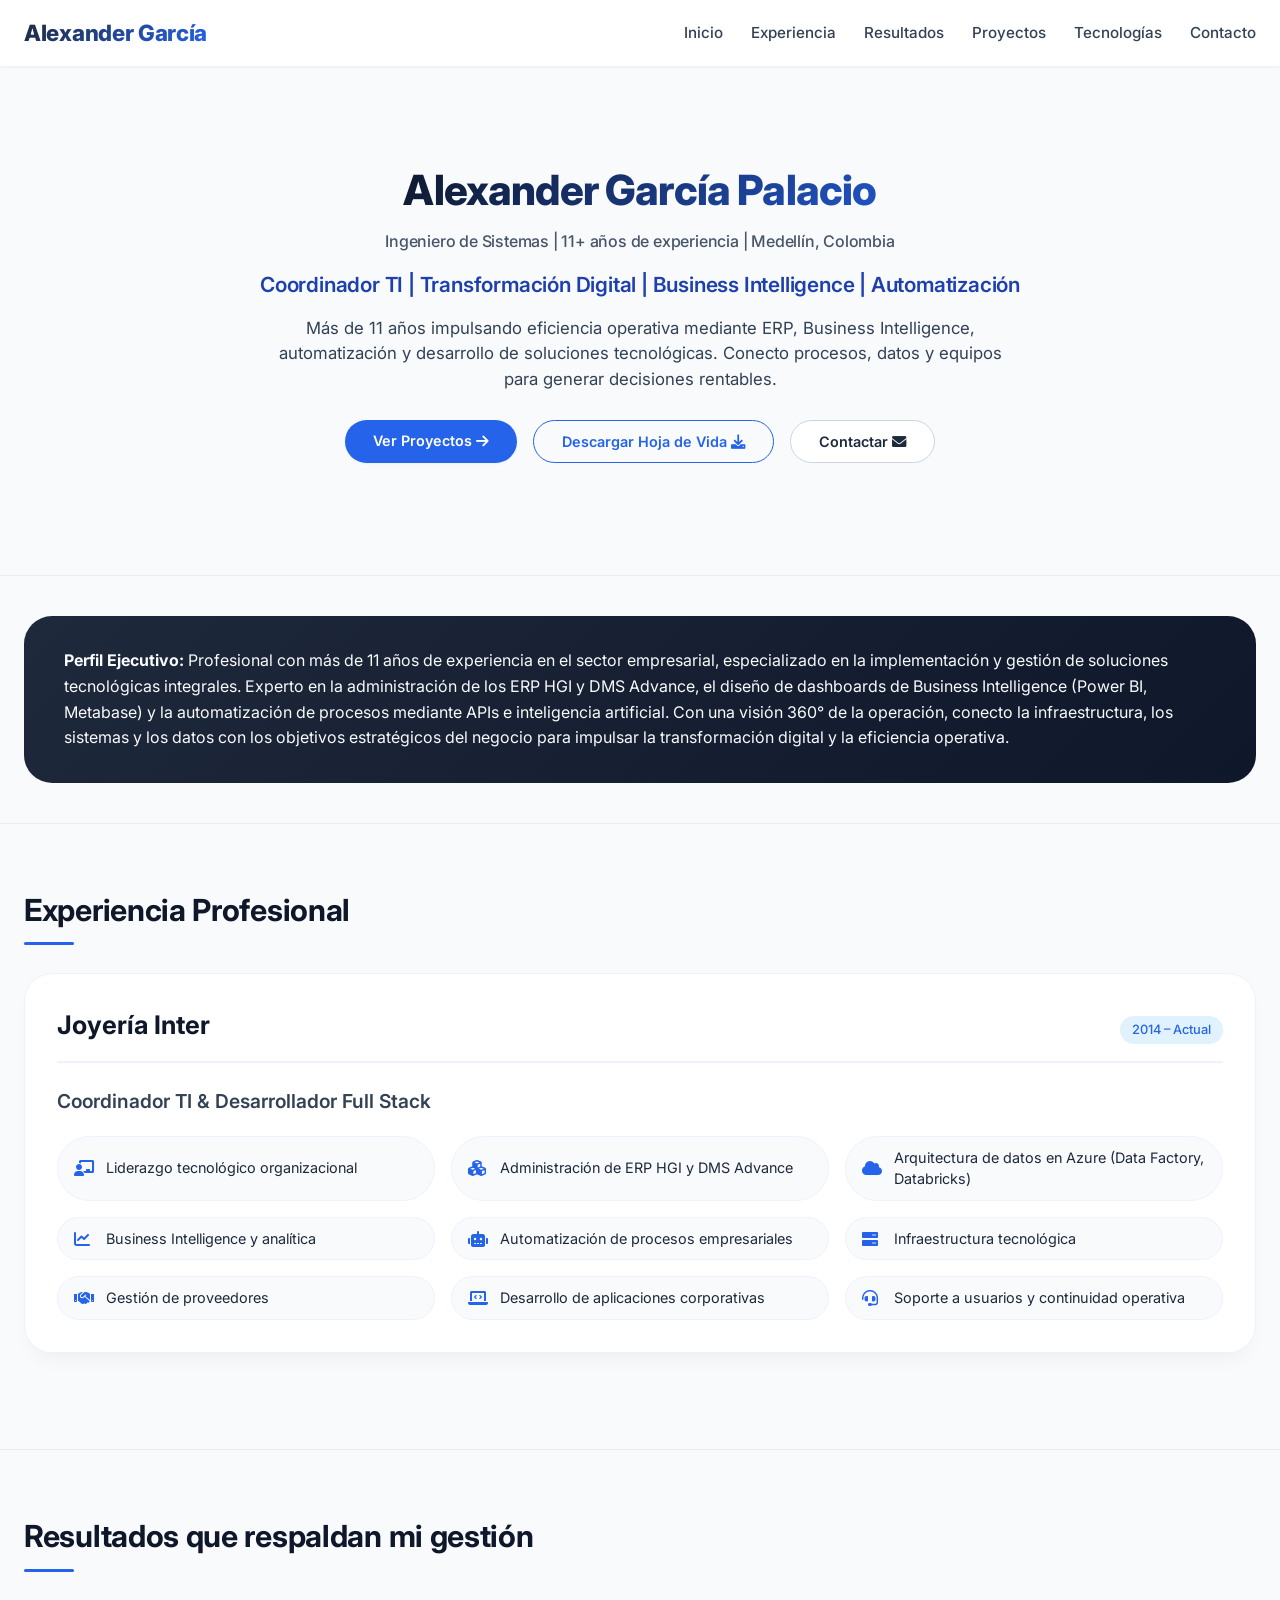
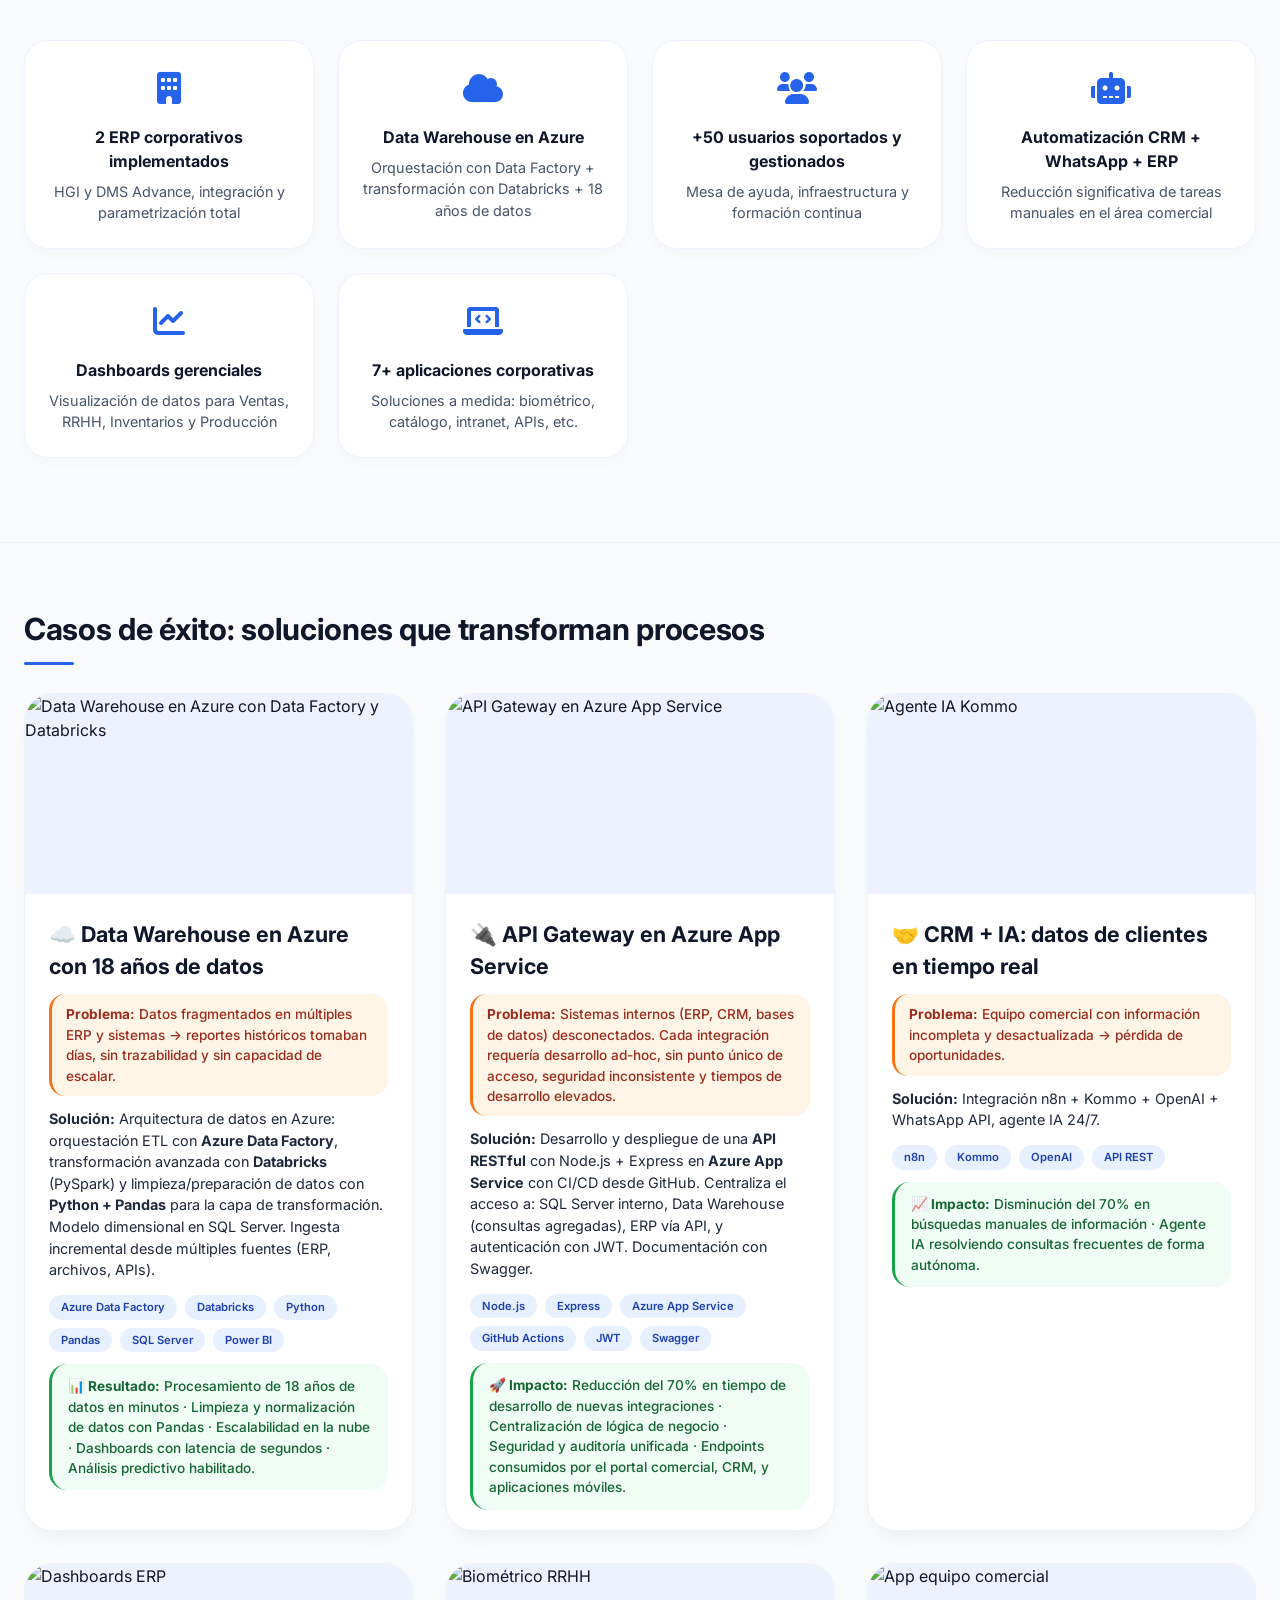
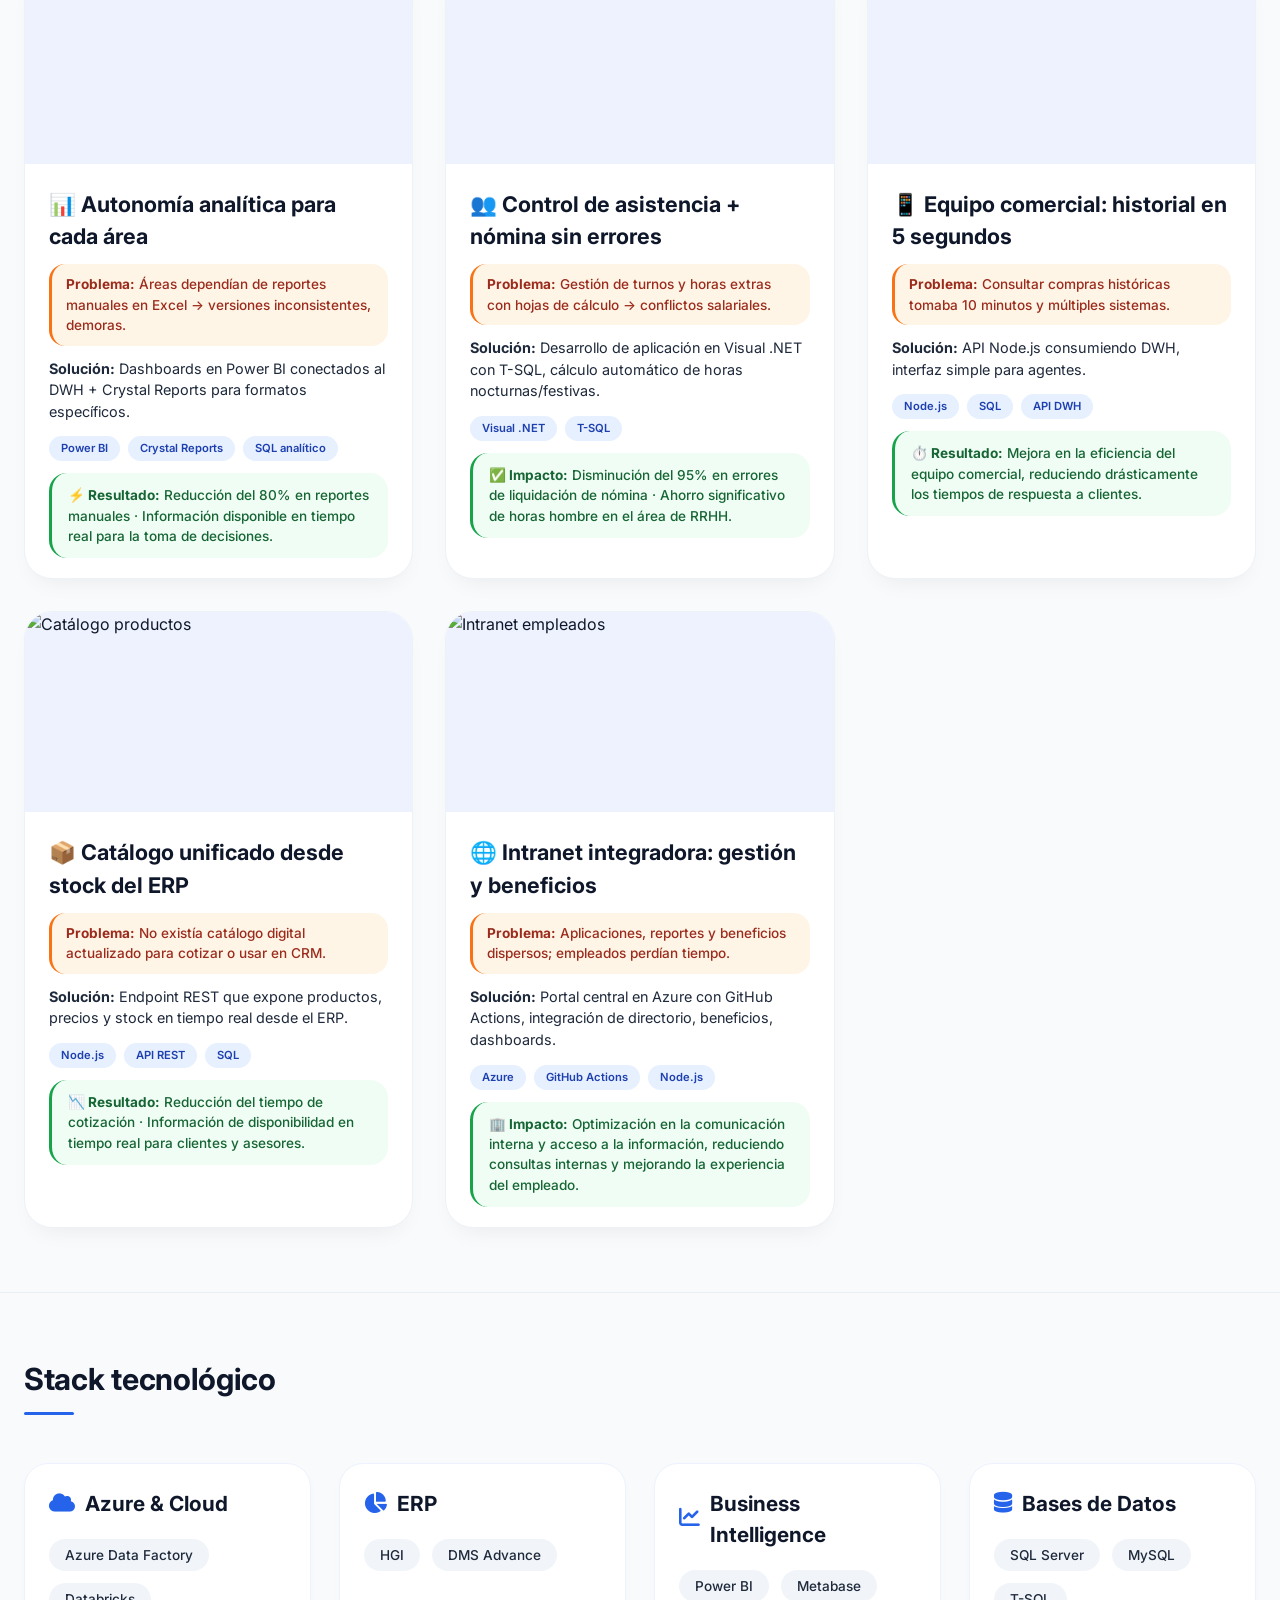
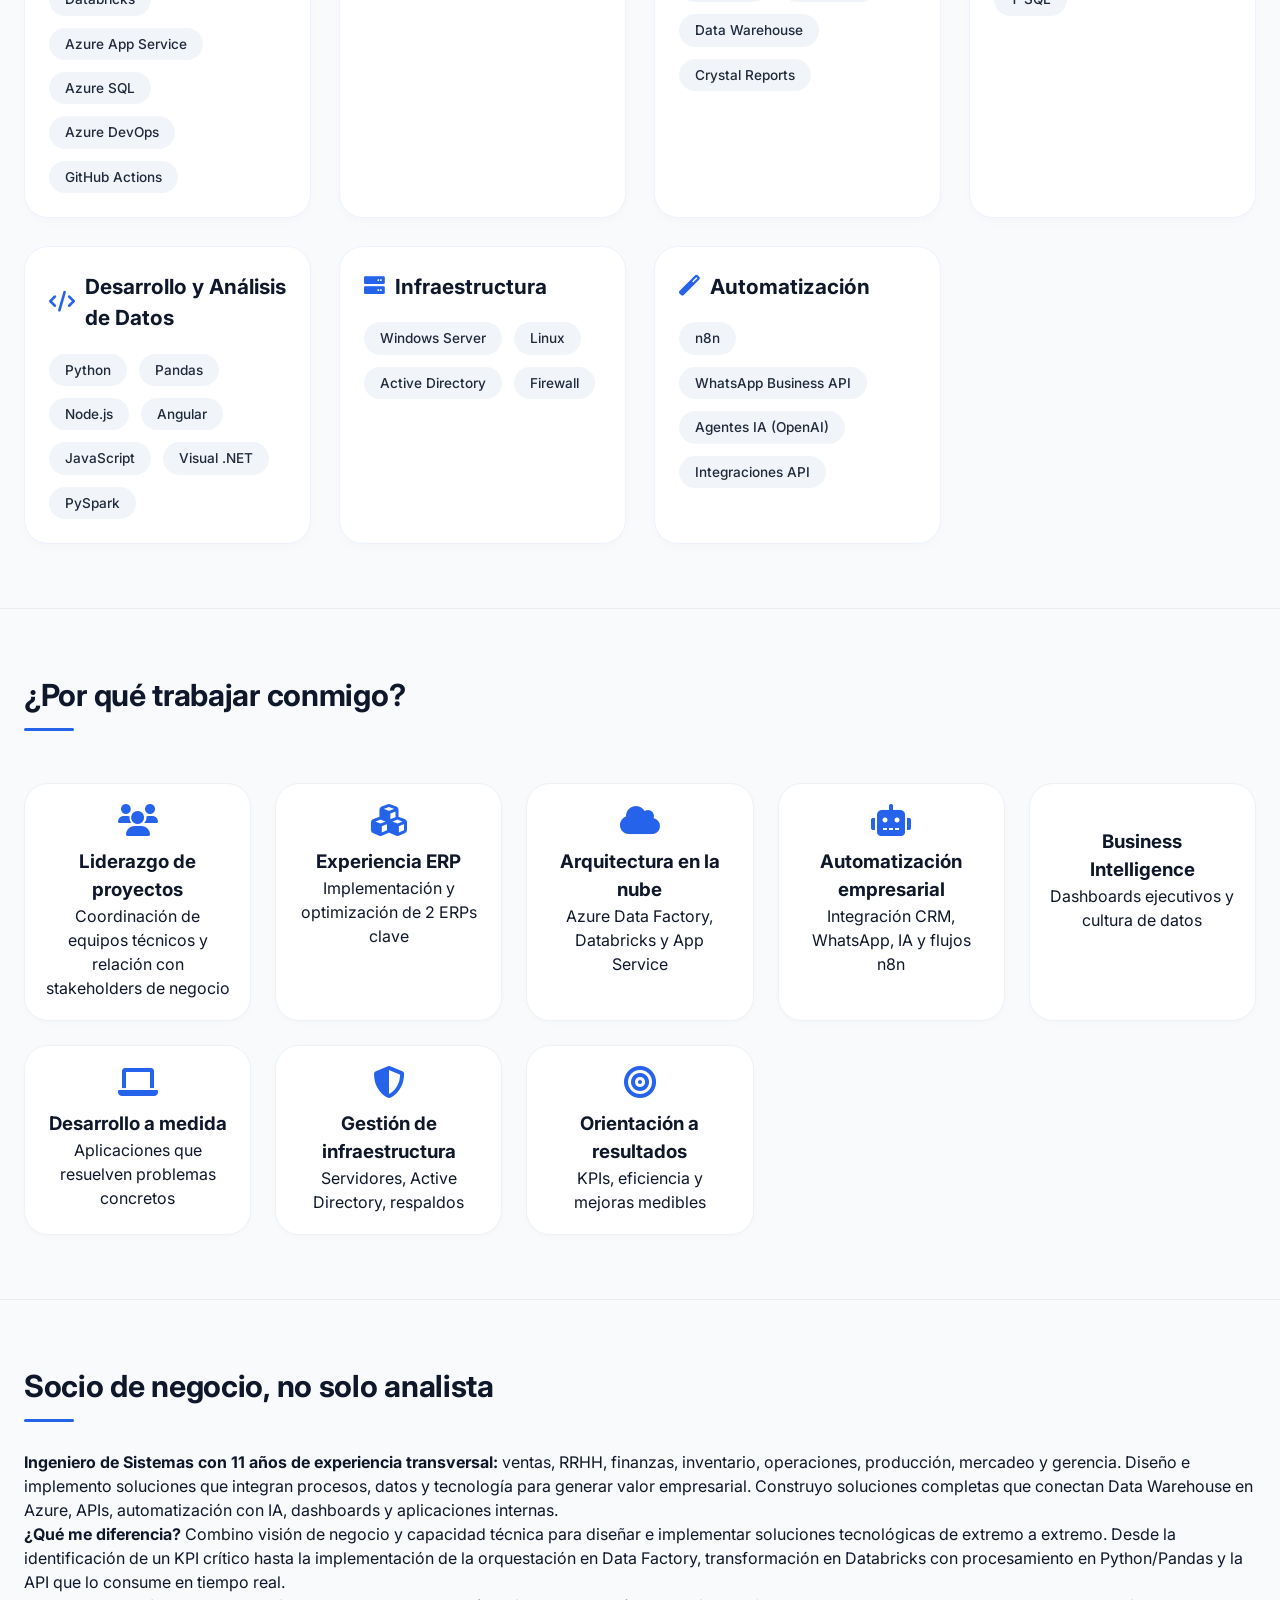
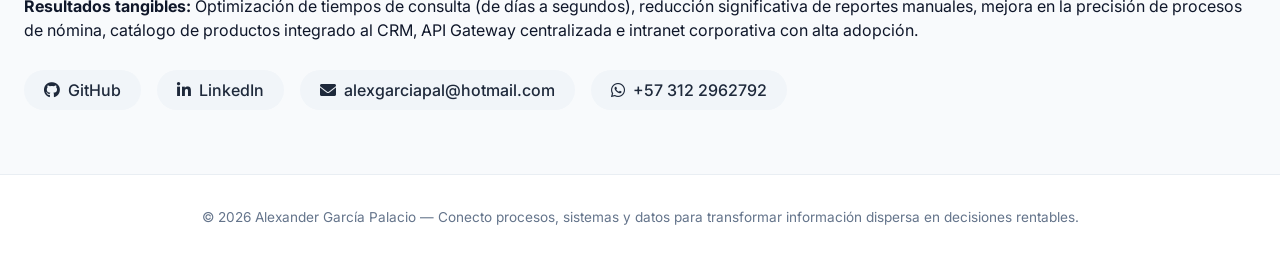
==== commit 11ca084c: "actualizacion de tecnologias" ====
--- a/index.html
+++ b/index.html
@@ -4,7 +4,7 @@
     <meta charset="UTF-8">
     <meta name="viewport" content="width=device-width, initial-scale=1.0, user-scalable=yes">
     <meta name="description" content="Alexander García Palacio - Coordinador TI, Ingeniero de Sistemas con 11+ años de experiencia en Transformación Digital, Business Intelligence, Automatización y ERP. Perfil ejecutivo orientado a resultados.">
-    <meta name="keywords" content="Coordinador TI, Transformación Digital, Business Intelligence, Automatización, ERP, Power BI, SQL Server, Líder de Tecnología, CRM Manager, Gerente de Tecnología, HGI, DMS Advance, n8n, Dashboard, Azure Data Factory, Databricks">
+    <meta name="keywords" content="Coordinador TI, Transformación Digital, Business Intelligence, Automatización, ERP, Power BI, SQL Server, Python, Pandas, Líder de Tecnología, CRM Manager, Gerente de Tecnología, HGI, DMS Advance, n8n, Dashboard, Azure Data Factory, Databricks">
     <meta name="author" content="Alexander García Palacio">
     <!-- Open Graph / Social Media -->
     <meta property="og:title" content="Alexander García Palacio | Coordinador TI & Transformación Digital">
@@ -34,7 +34,7 @@
         "addressLocality": "Medellín",
         "addressCountry": "CO"
       },
-      "knowsAbout": ["ERP", "Business Intelligence", "Automatización", "Power BI", "SQL Server", "Data Warehouse", "Transformación Digital", "n8n", "Infraestructura TI", "Liderazgo de Proyectos", "Azure Data Factory", "Databricks", "Azure App Service"],
+      "knowsAbout": ["ERP", "Business Intelligence", "Automatización", "Power BI", "SQL Server", "Data Warehouse", "Transformación Digital", "n8n", "Infraestructura TI", "Liderazgo de Proyectos", "Azure Data Factory", "Databricks", "Azure App Service", "Python", "Pandas"],
       "alumniOf": {
         "@type": "CollegeOrUniversity",
         "name": "Ingeniería de Sistemas"
@@ -50,6 +50,7 @@
     <link href="https://fonts.googleapis.com/css2?family=Inter:opsz,wght@14..32,300;400;500;600;700;800&display=swap" rel="stylesheet">
     <link rel="stylesheet" href="https://cdnjs.cloudflare.com/ajax/libs/font-awesome/6.0.0-beta3/css/all.min.css">
     <style>
+        /* --- ESTILOS (Manteniendo la misma estructura visual y ejecutiva) --- */
         * {
             margin: 0;
             padding: 0;
@@ -70,7 +71,7 @@
             padding: 0 24px;
         }
 
-        /* Header ejecutivo */
+        /* Header */
         header {
             background-color: #ffffff;
             box-shadow: 0 1px 3px rgba(0, 0, 0, 0.04);
@@ -172,7 +173,7 @@
             transform: translateY(-2px);
         }
 
-        /* Hero ejecutivo */
+        /* Hero */
         .hero {
             padding: 60px 0 48px;
             text-align: center;
@@ -277,7 +278,7 @@
             border-radius: 3px;
         }
 
-        /* Estilos para Experiencia Profesional */
+        /* Experiencia Profesional */
         .exp-card {
             background: white;
             border-radius: 28px;
@@ -337,7 +338,7 @@
             font-size: 1rem;
         }
 
-        /* Tarjetas de proyectos (formato ejecutivo) */
+        /* Proyectos */
         .projects-grid {
             display: grid;
             grid-template-columns: repeat(auto-fill, minmax(360px, 1fr));
@@ -419,7 +420,7 @@
             color: #166534;
         }
 
-        /* Tecnologías (categorías visuales) */
+        /* Tecnologías */
         .tech-categories {
             display: grid;
             grid-template-columns: repeat(auto-fit, minmax(280px, 1fr));
@@ -458,7 +459,7 @@
             color: #1e293b;
         }
 
-        /* Estilos para Perfil Ejecutivo */
+        /* Perfil Ejecutivo */
         .executive-summary {
             background: linear-gradient(135deg, #1e293b 0%, #0f172a 100%);
             border-radius: 28px;
@@ -473,7 +474,7 @@
             font-weight: 400;
         }
 
-        /* About (socio de negocio) */
+        /* About */
         .about-wrap {
             display: flex;
             gap: 40px;
@@ -502,7 +503,7 @@
             background: #e2e8f0;
         }
 
-        /* Reason grid (¿Por qué trabajar conmigo?) */
+        /* Reason grid */
         .reason-grid {
             display: grid;
             grid-template-columns: repeat(auto-fit, minmax(220px, 1fr));
@@ -560,7 +561,7 @@
             cursor: pointer;
         }
 
-        /* ========== MEJORAS PARA MÓVIL ========== */
+        /* Responsive */
         @media (max-width: 768px) {
             .container {
                 padding: 0 20px;
@@ -662,7 +663,7 @@
 </header>
 
 <main>
-    <!-- Hero section -->
+    <!-- Hero -->
     <section id="home" style="padding-top: 32px;">
         <div class="container hero">
             <h1>Alexander García Palacio</h1>
@@ -721,41 +722,41 @@
                 <div class="highlight-card"><div class="highlight-icon"><i class="fas fa-users"></i></div><h3>+50 usuarios soportados y gestionados</h3><p>Mesa de ayuda, infraestructura y formación continua</p></div>
                 <div class="highlight-card"><div class="highlight-icon"><i class="fas fa-robot"></i></div><h3>Automatización CRM + WhatsApp + ERP</h3><p>Reducción significativa de tareas manuales en el área comercial</p></div>
                 <div class="highlight-card"><div class="highlight-icon"><i class="fas fa-chart-line"></i></div><h3>Dashboards gerenciales</h3><p>Visualización de datos para Ventas, RRHH, Inventarios y Producción</p></div>
-                <div class="highlight-card"><div class="highlight-icon"><i class="fas fa-laptop-code"></i></div><h3>6+ aplicaciones corporativas</h3><p>Soluciones a medida: biométrico, catálogo, intranet, APIs, etc.</p></div>
+                <div class="highlight-card"><div class="highlight-icon"><i class="fas fa-laptop-code"></i></div><h3>7+ aplicaciones corporativas</h3><p>Soluciones a medida: biométrico, catálogo, intranet, APIs, etc.</p></div>
             </div>
         </div>
     </section>
 
-    <!-- Proyectos: CASOS DE ÉXITO (incluye DWH mejorado y nuevo proyecto de API) -->
+    <!-- Proyectos: CASOS DE ÉXITO -->
     <section id="proyectos">
         <div class="container">
             <h2 class="section-title">Casos de éxito: soluciones que transforman procesos</h2>
             <div class="projects-grid">
-                <!-- Proyecto 1: Data Warehouse en Azure (mejorado con Data Factory + Databricks) -->
+                <!-- Proyecto 1: Data Warehouse en Azure (con Python/Pandas integrado de forma natural) -->
                 <div class="project-card">
                     <img class="project-img" src="https://placehold.co/600x400/1e40af/white?text=Azure+DWH+Data+Factory+Databricks" alt="Data Warehouse en Azure con Data Factory y Databricks">
                     <div class="project-content">
                         <div class="project-title">☁️ Data Warehouse en Azure con 18 años de datos</div>
                         <div class="project-problem"><strong>Problema:</strong> Datos fragmentados en múltiples ERP y sistemas → reportes históricos tomaban días, sin trazabilidad y sin capacidad de escalar.</div>
-                        <div class="project-solution"><strong>Solución:</strong> Arquitectura de datos en Azure: orquestación ETL con <strong>Azure Data Factory</strong>, transformación avanzada con <strong>Databricks</strong> (PySpark) y modelo dimensional en SQL Server. Ingesta incremental desde múltiples fuentes (ERP, archivos, APIs).</div>
-                        <div class="project-tech"><span class="tech-badge">Azure Data Factory</span><span class="tech-badge">Databricks</span><span class="tech-badge">SQL Server</span><span class="tech-badge">PySpark</span><span class="tech-badge">Power BI</span><span class="tech-badge">n8n</span></div>
-                        <div class="project-impact"><strong>📊 Resultado:</strong> Procesamiento de 18 años de datos en minutos · Escalabilidad en la nube · Reducción de costos de infraestructura · Dashboards con latencia de segundos · Análisis predictivo habilitado.</div>
+                        <div class="project-solution"><strong>Solución:</strong> Arquitectura de datos en Azure: orquestación ETL con <strong>Azure Data Factory</strong>, transformación avanzada con <strong>Databricks</strong> (PySpark) y limpieza/preparación de datos con <strong>Python + Pandas</strong> para la capa de transformación. Modelo dimensional en SQL Server. Ingesta incremental desde múltiples fuentes (ERP, archivos, APIs).</div>
+                        <div class="project-tech"><span class="tech-badge">Azure Data Factory</span><span class="tech-badge">Databricks</span><span class="tech-badge">Python</span><span class="tech-badge">Pandas</span><span class="tech-badge">SQL Server</span><span class="tech-badge">Power BI</span></div>
+                        <div class="project-impact"><strong>📊 Resultado:</strong> Procesamiento de 18 años de datos en minutos · Limpieza y normalización de datos con Pandas · Escalabilidad en la nube · Dashboards con latencia de segundos · Análisis predictivo habilitado.</div>
                     </div>
                 </div>
 
-                <!-- Proyecto 2: API Gateway en Azure App Service (NUEVO) -->
+                <!-- Proyecto 2: API Gateway en Azure App Service -->
                 <div class="project-card">
                     <img class="project-img" src="https://placehold.co/600x400/2563eb/white?text=API+Gateway+Azure+App+Service" alt="API Gateway en Azure App Service">
                     <div class="project-content">
                         <div class="project-title">🔌 API Gateway en Azure App Service</div>
                         <div class="project-problem"><strong>Problema:</strong> Sistemas internos (ERP, CRM, bases de datos) desconectados. Cada integración requería desarrollo ad-hoc, sin punto único de acceso, seguridad inconsistente y tiempos de desarrollo elevados.</div>
                         <div class="project-solution"><strong>Solución:</strong> Desarrollo y despliegue de una <strong>API RESTful</strong> con Node.js + Express en <strong>Azure App Service</strong> con CI/CD desde GitHub. Centraliza el acceso a: SQL Server interno, Data Warehouse (consultas agregadas), ERP vía API, y autenticación con JWT. Documentación con Swagger.</div>
-                        <div class="project-tech"><span class="tech-badge">Node.js</span><span class="tech-badge">Express</span><span class="tech-badge">Azure App Service</span><span class="tech-badge">GitHub Actions</span><span class="tech-badge">JWT</span><span class="tech-badge">Swagger</span><span class="tech-badge">Azure SQL</span></div>
+                        <div class="project-tech"><span class="tech-badge">Node.js</span><span class="tech-badge">Express</span><span class="tech-badge">Azure App Service</span><span class="tech-badge">GitHub Actions</span><span class="tech-badge">JWT</span><span class="tech-badge">Swagger</span></div>
                         <div class="project-impact"><strong>🚀 Impacto:</strong> Reducción del 70% en tiempo de desarrollo de nuevas integraciones · Centralización de lógica de negocio · Seguridad y auditoría unificada · Endpoints consumidos por el portal comercial, CRM, y aplicaciones móviles.</div>
                     </div>
                 </div>
 
-                <!-- Proyecto 3: CRM + IA (automatización comercial) -->
+                <!-- Proyecto 3: CRM + IA -->
                 <div class="project-card">
                     <img class="project-img" src="https://i.ibb.co/Ps6rkphY/IA-para-Kommo.webp" alt="Agente IA Kommo">
                     <div class="project-content">
@@ -779,7 +780,7 @@
                     </div>
                 </div>
 
-                <!-- Proyecto 5: App biométrica (RRHH) -->
+                <!-- Proyecto 5: App biométrica -->
                 <div class="project-card">
                     <img class="project-img" src="https://i.ibb.co/Wv4hY0Df/Biometrico.webp" alt="Biométrico RRHH">
                     <div class="project-content">
@@ -791,7 +792,7 @@
                     </div>
                 </div>
 
-                <!-- Proyecto 6: App comercial consulta rápida -->
+                <!-- Proyecto 6: App comercial -->
                 <div class="project-card">
                     <img class="project-img" src="https://i.ibb.co/VpMXtDRw/Cliente-360.webp" alt="App equipo comercial">
                     <div class="project-content">
@@ -830,7 +831,7 @@
         </div>
     </section>
 
-    <!-- Tecnologías (actualizado con Data Factory, Databricks, App Service) -->
+    <!-- Tecnologías (Python y Pandas integrado de forma natural) -->
     <section id="tecnologias">
         <div class="container">
             <h2 class="section-title">Stack tecnológico</h2>
@@ -839,7 +840,7 @@
                 <div class="tech-cat"><h3><i class="fas fa-chart-pie"></i> ERP</h3><div class="tech-list"><span class="tech-item">HGI</span><span class="tech-item">DMS Advance</span></div></div>
                 <div class="tech-cat"><h3><i class="fas fa-chart-line"></i> Business Intelligence</h3><div class="tech-list"><span class="tech-item">Power BI</span><span class="tech-item">Metabase</span><span class="tech-item">Data Warehouse</span><span class="tech-item">Crystal Reports</span></div></div>
                 <div class="tech-cat"><h3><i class="fas fa-database"></i> Bases de Datos</h3><div class="tech-list"><span class="tech-item">SQL Server</span><span class="tech-item">MySQL</span><span class="tech-item">T-SQL</span></div></div>
-                <div class="tech-cat"><h3><i class="fas fa-code"></i> Desarrollo</h3><div class="tech-list"><span class="tech-item">Angular</span><span class="tech-item">Node.js</span><span class="tech-item">JavaScript</span><span class="tech-item">APIs REST</span><span class="tech-item">Visual .NET</span><span class="tech-item">PySpark</span></div></div>
+                <div class="tech-cat"><h3><i class="fas fa-code"></i> Desarrollo y Análisis de Datos</h3><div class="tech-list"><span class="tech-item">Python</span><span class="tech-item">Pandas</span><span class="tech-item">Node.js</span><span class="tech-item">Angular</span><span class="tech-item">JavaScript</span><span class="tech-item">Visual .NET</span><span class="tech-item">PySpark</span></div></div>
                 <div class="tech-cat"><h3><i class="fas fa-server"></i> Infraestructura</h3><div class="tech-list"><span class="tech-item">Windows Server</span><span class="tech-item">Linux</span><span class="tech-item">Active Directory</span><span class="tech-item">Firewall</span></div></div>
                 <div class="tech-cat"><h3><i class="fas fa-magic"></i> Automatización</h3><div class="tech-list"><span class="tech-item">n8n</span><span class="tech-item">WhatsApp Business API</span><span class="tech-item">Agentes IA (OpenAI)</span><span class="tech-item">Integraciones API</span></div></div>
             </div>
@@ -863,14 +864,14 @@
         </div>
     </section>
 
-    <!-- Sección "Socio de negocio" -->
+    <!-- About: Socio de negocio -->
     <section id="about">
         <div class="container">
             <h2 class="section-title">Socio de negocio, no solo analista</h2>
             <div class="about-wrap">
                 <div class="about-text">
                     <p><strong>Ingeniero de Sistemas con 11 años de experiencia transversal:</strong> ventas, RRHH, finanzas, inventario, operaciones, producción, mercadeo y gerencia. Diseño e implemento soluciones que integran procesos, datos y tecnología para generar valor empresarial. Construyo soluciones completas que conectan Data Warehouse en Azure, APIs, automatización con IA, dashboards y aplicaciones internas.</p>
-                    <p><strong>¿Qué me diferencia?</strong> Combino visión de negocio y capacidad técnica para diseñar e implementar soluciones tecnológicas de extremo a extremo. Desde la identificación de un KPI crítico hasta la implementación de la orquestación en Data Factory, transformación en Databricks y la API que lo consume en tiempo real.</p>
+                    <p><strong>¿Qué me diferencia?</strong> Combino visión de negocio y capacidad técnica para diseñar e implementar soluciones tecnológicas de extremo a extremo. Desde la identificación de un KPI crítico hasta la implementación de la orquestación en Data Factory, transformación en Databricks con procesamiento en Python/Pandas y la API que lo consume en tiempo real.</p>
                     <p><strong>Resultados tangibles:</strong> Optimización de tiempos de consulta (de días a segundos), reducción significativa de reportes manuales, mejora en la precisión de procesos de nómina, catálogo de productos integrado al CRM, API Gateway centralizada e intranet corporativa con alta adopción.</p>
                     <div class="contact-links" id="contacto">
                         <a href="https://github.com/AlexGP-Dev" target="_blank" class="contact-icon"><i class="fab fa-github"></i> GitHub</a>
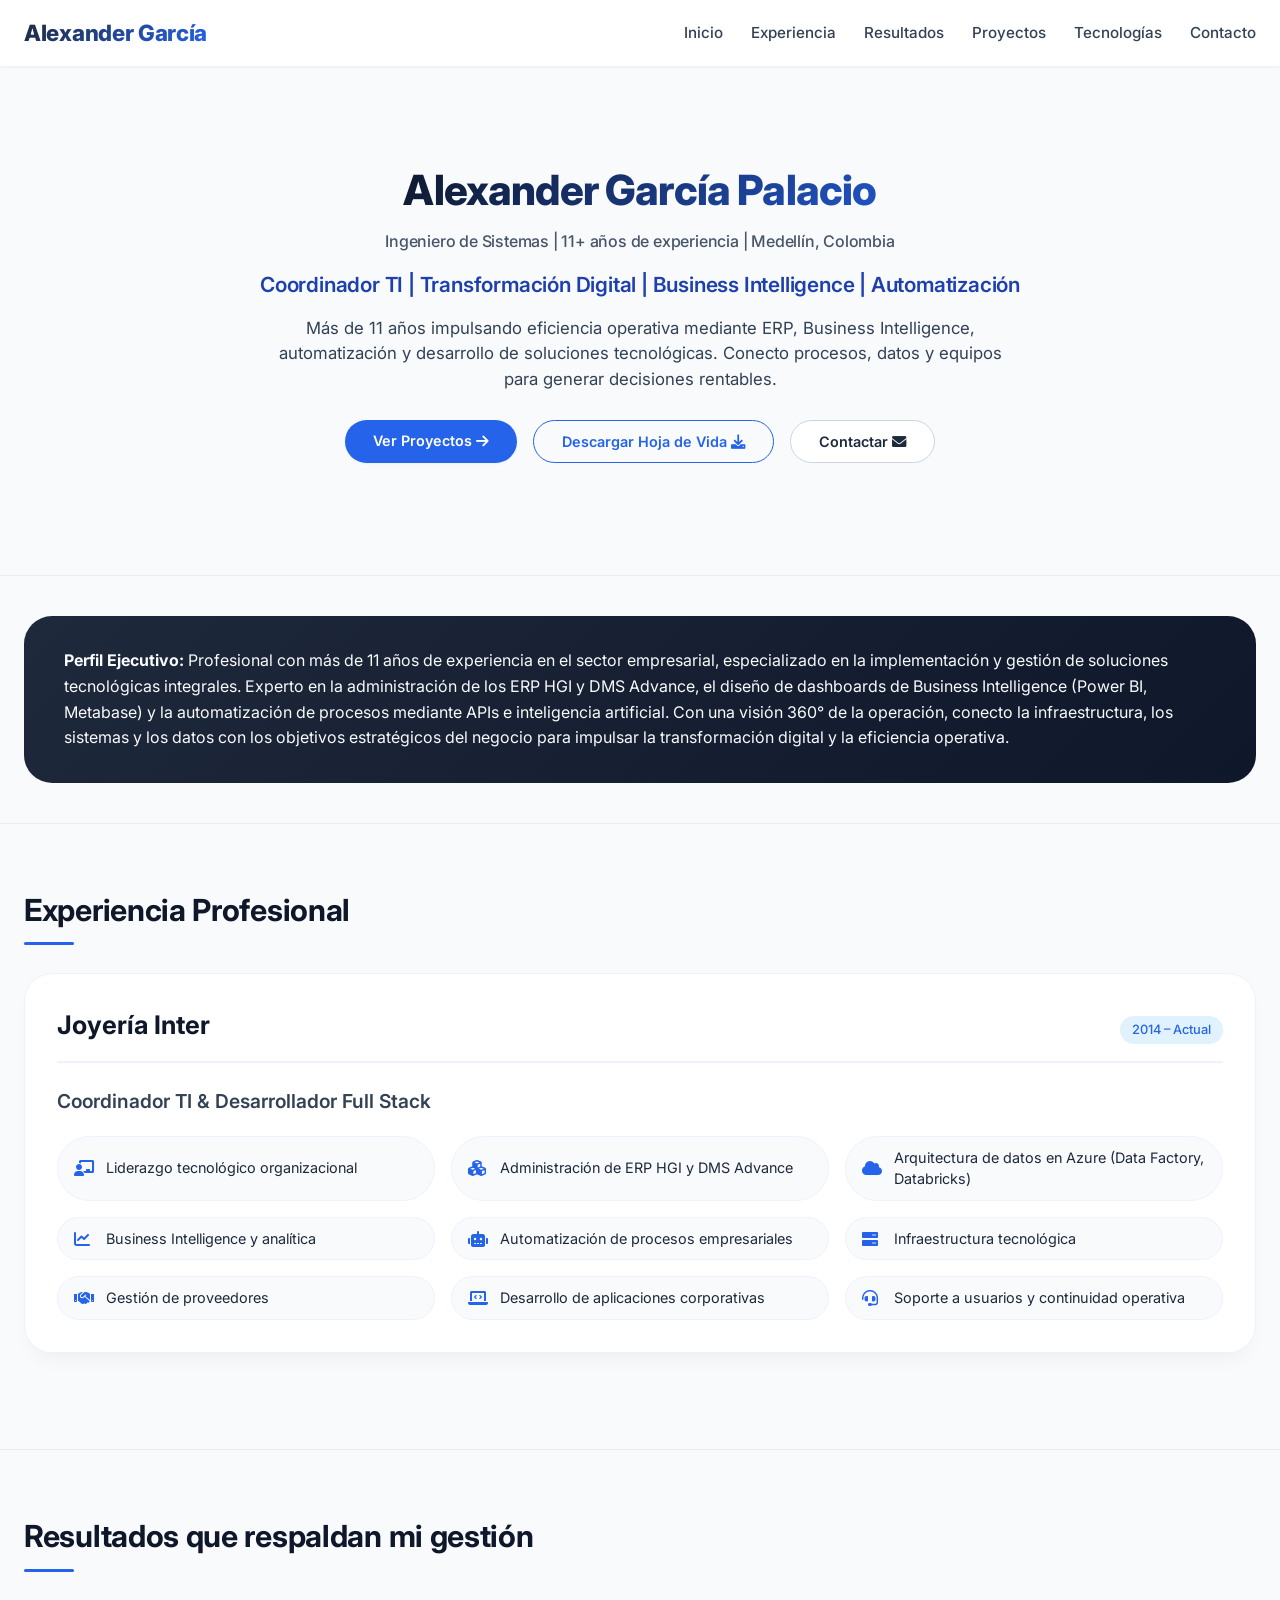
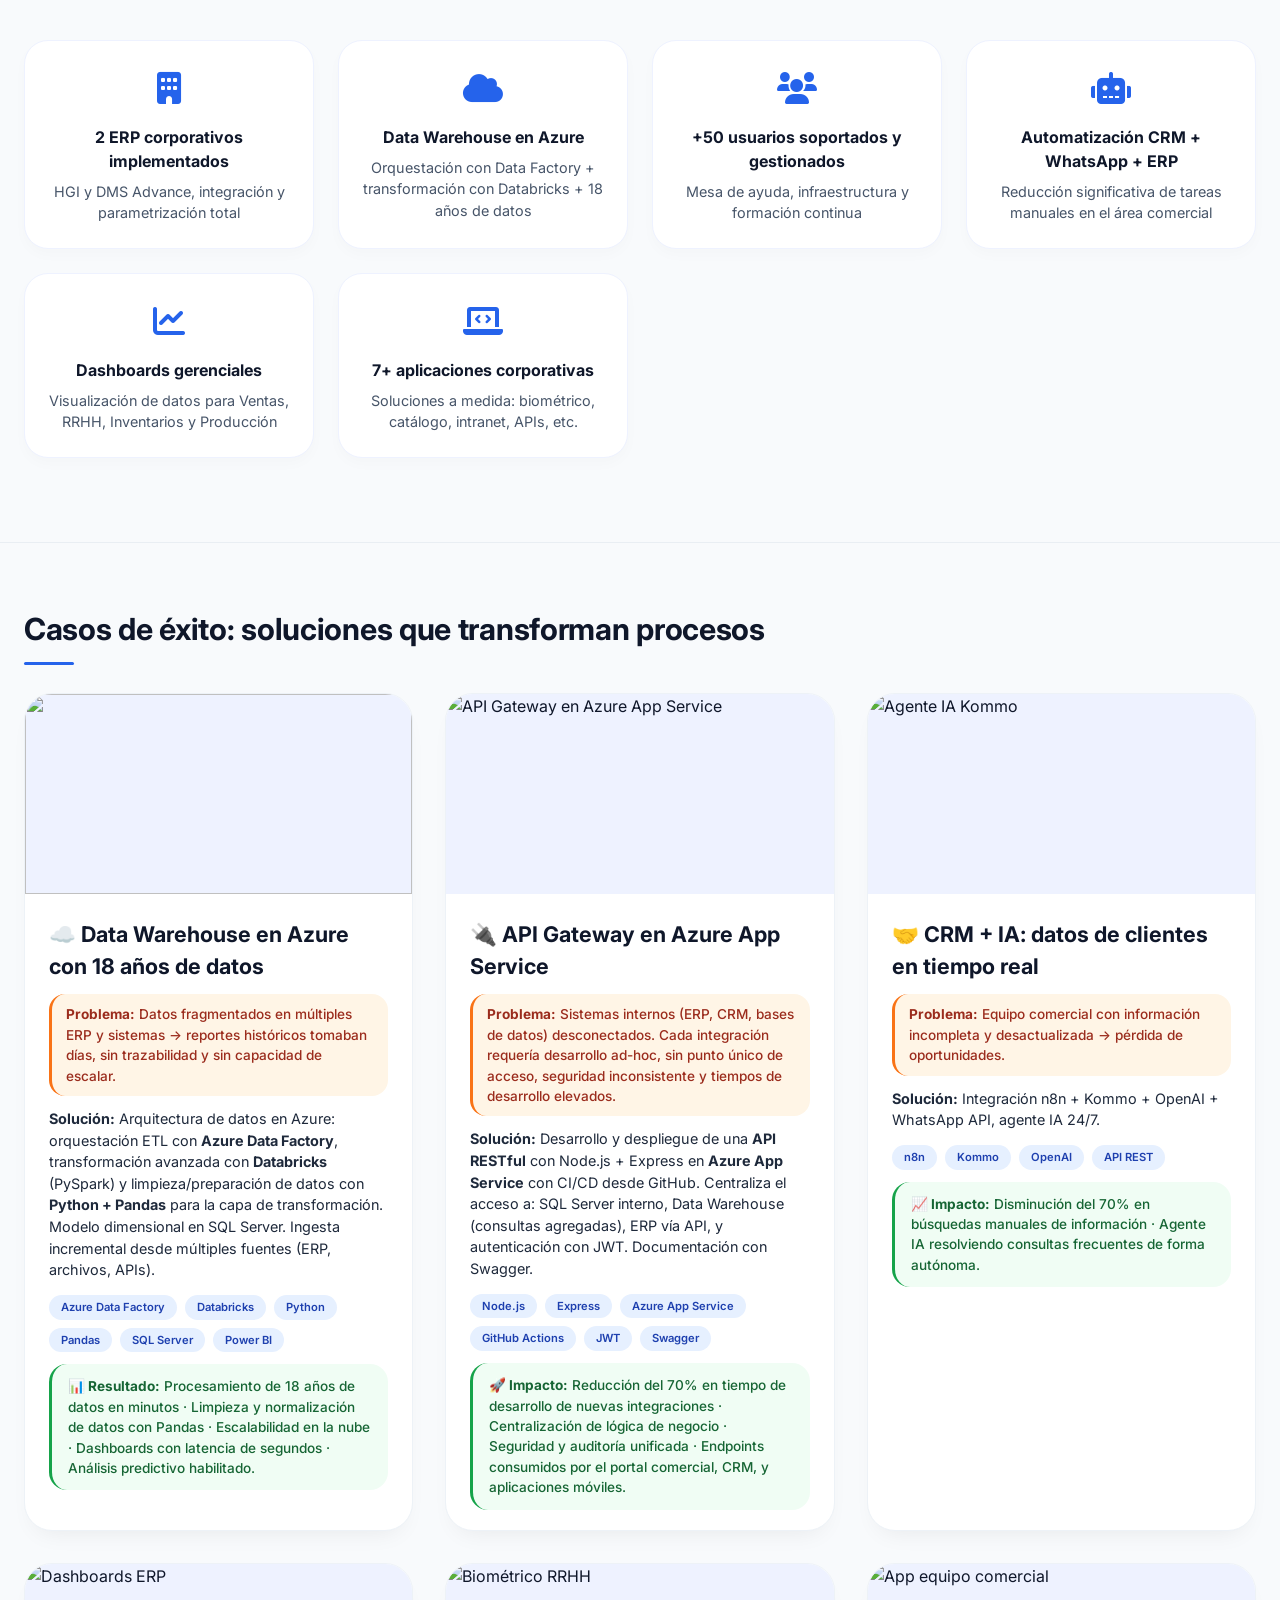
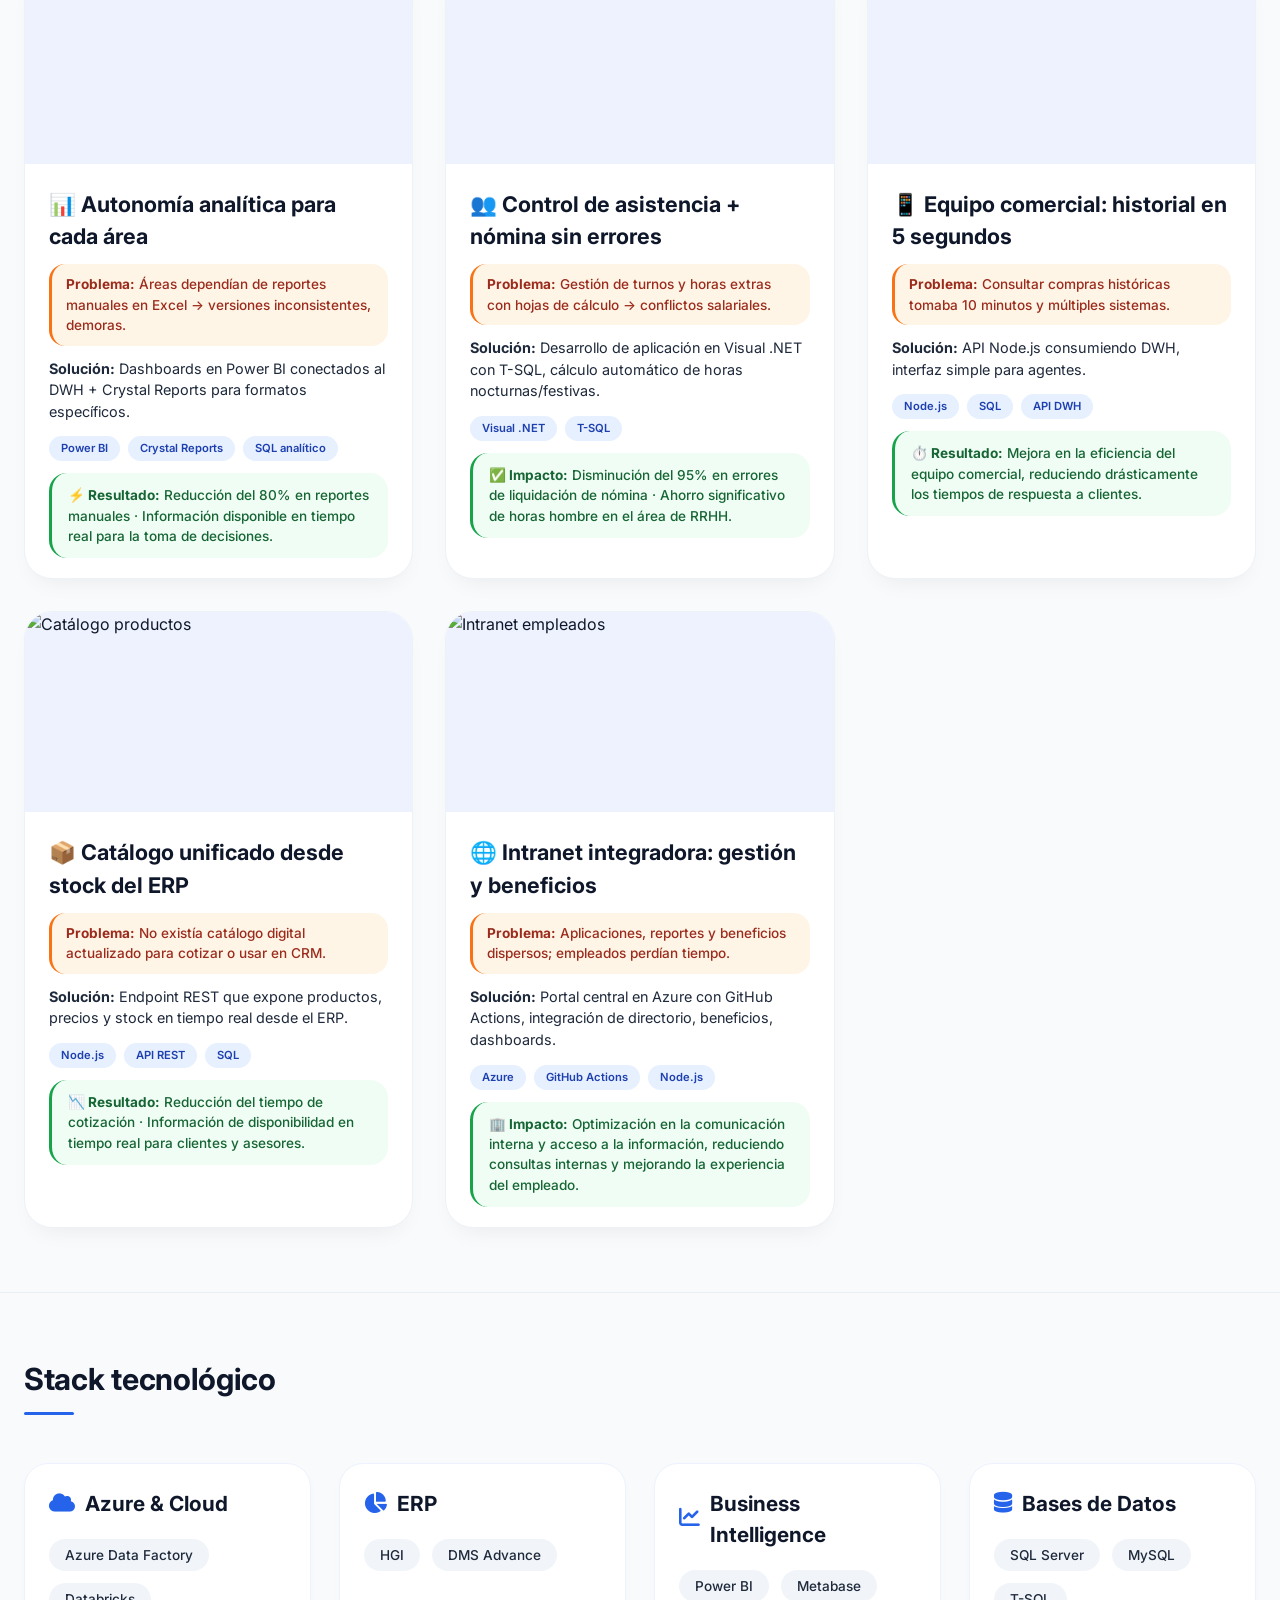
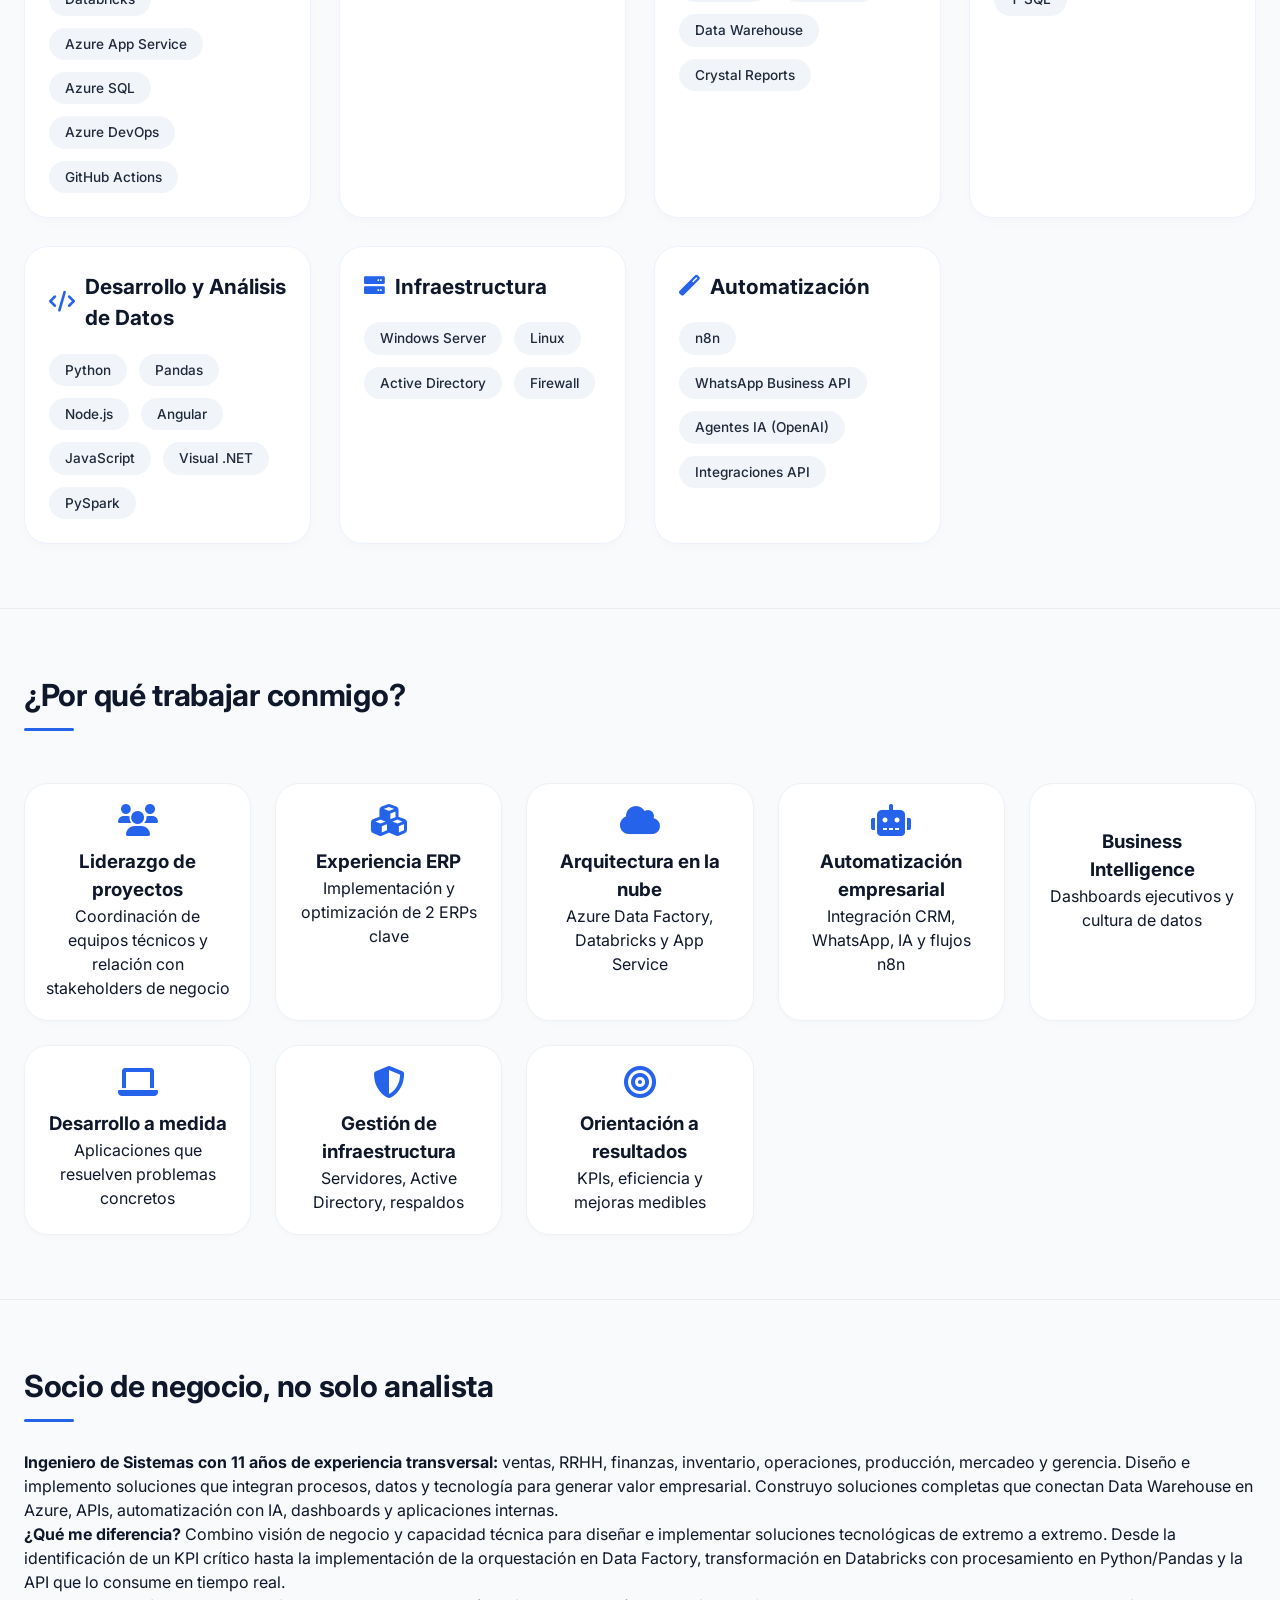
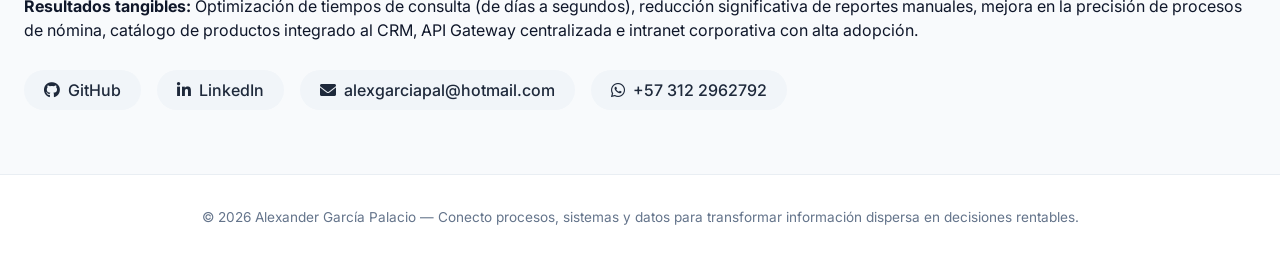
==== commit 40899c1c: "Update index.html" ====
--- a/index.html
+++ b/index.html
@@ -734,7 +734,7 @@
             <div class="projects-grid">
                 <!-- Proyecto 1: Data Warehouse en Azure (con Python/Pandas integrado de forma natural) -->
                 <div class="project-card">
-                    <img class="project-img" src="https://placehold.co/600x400/1e40af/white?text=Azure+DWH+Data+Factory+Databricks" alt="Data Warehouse en Azure con Data Factory y Databricks">
+                    <img class="project-img" src="https://i.ibb.co/nM1b8MRz/Databrincks.png">
                     <div class="project-content">
                         <div class="project-title">☁️ Data Warehouse en Azure con 18 años de datos</div>
                         <div class="project-problem"><strong>Problema:</strong> Datos fragmentados en múltiples ERP y sistemas → reportes históricos tomaban días, sin trazabilidad y sin capacidad de escalar.</div>
@@ -922,4 +922,4 @@
     });
 </script>
 </body>
-</html>+</html>
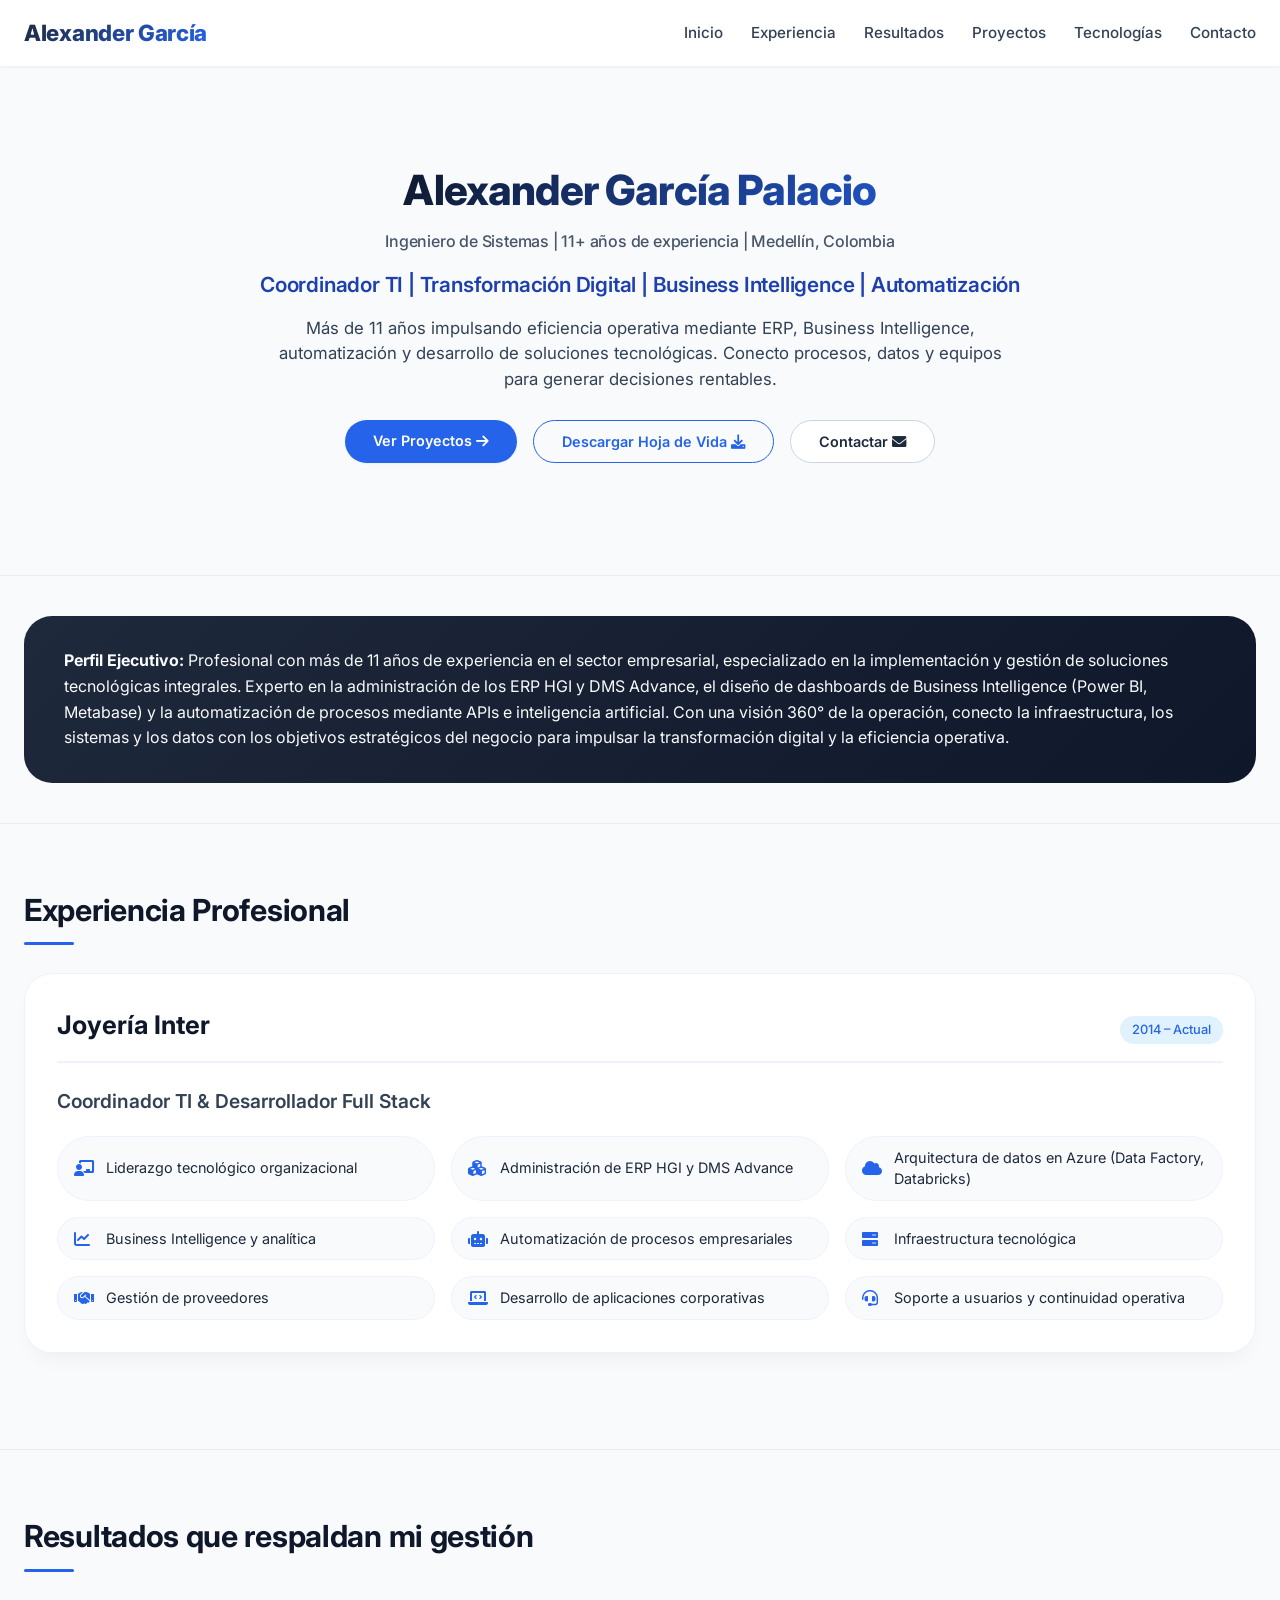
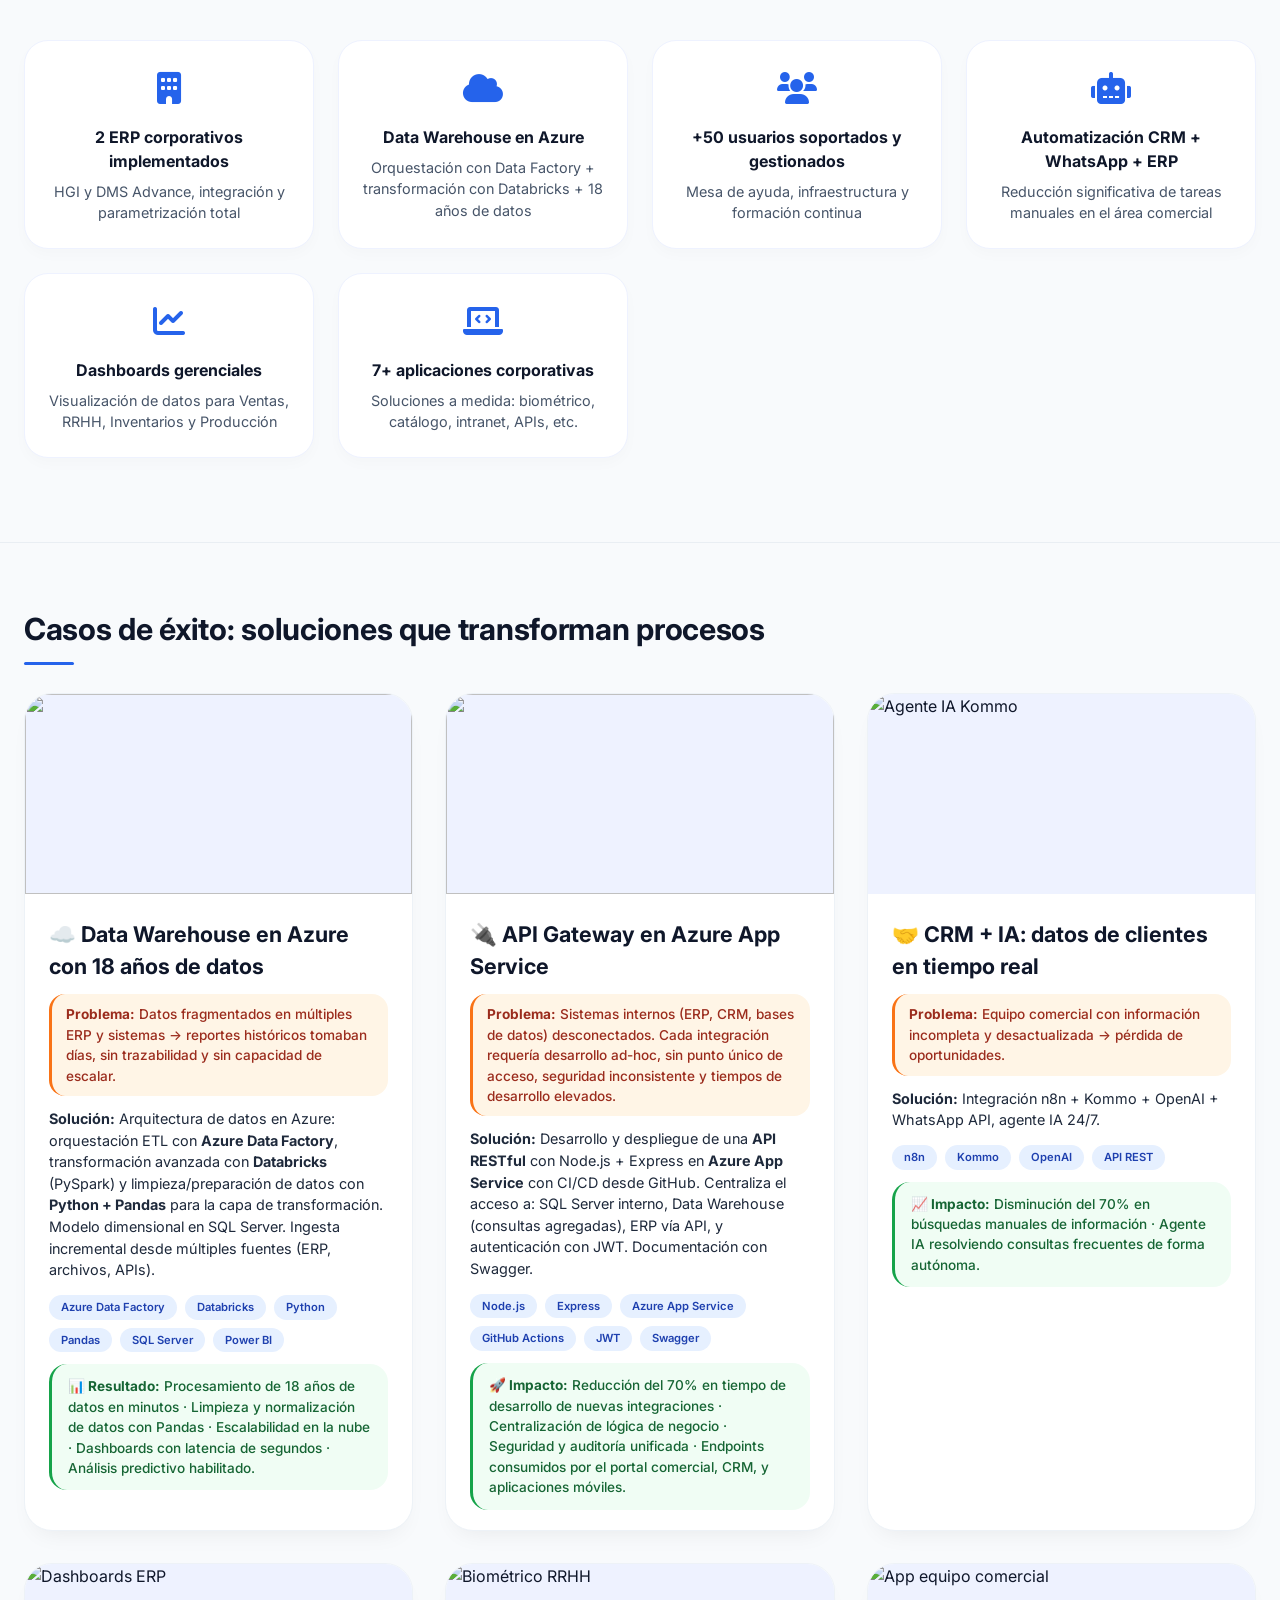
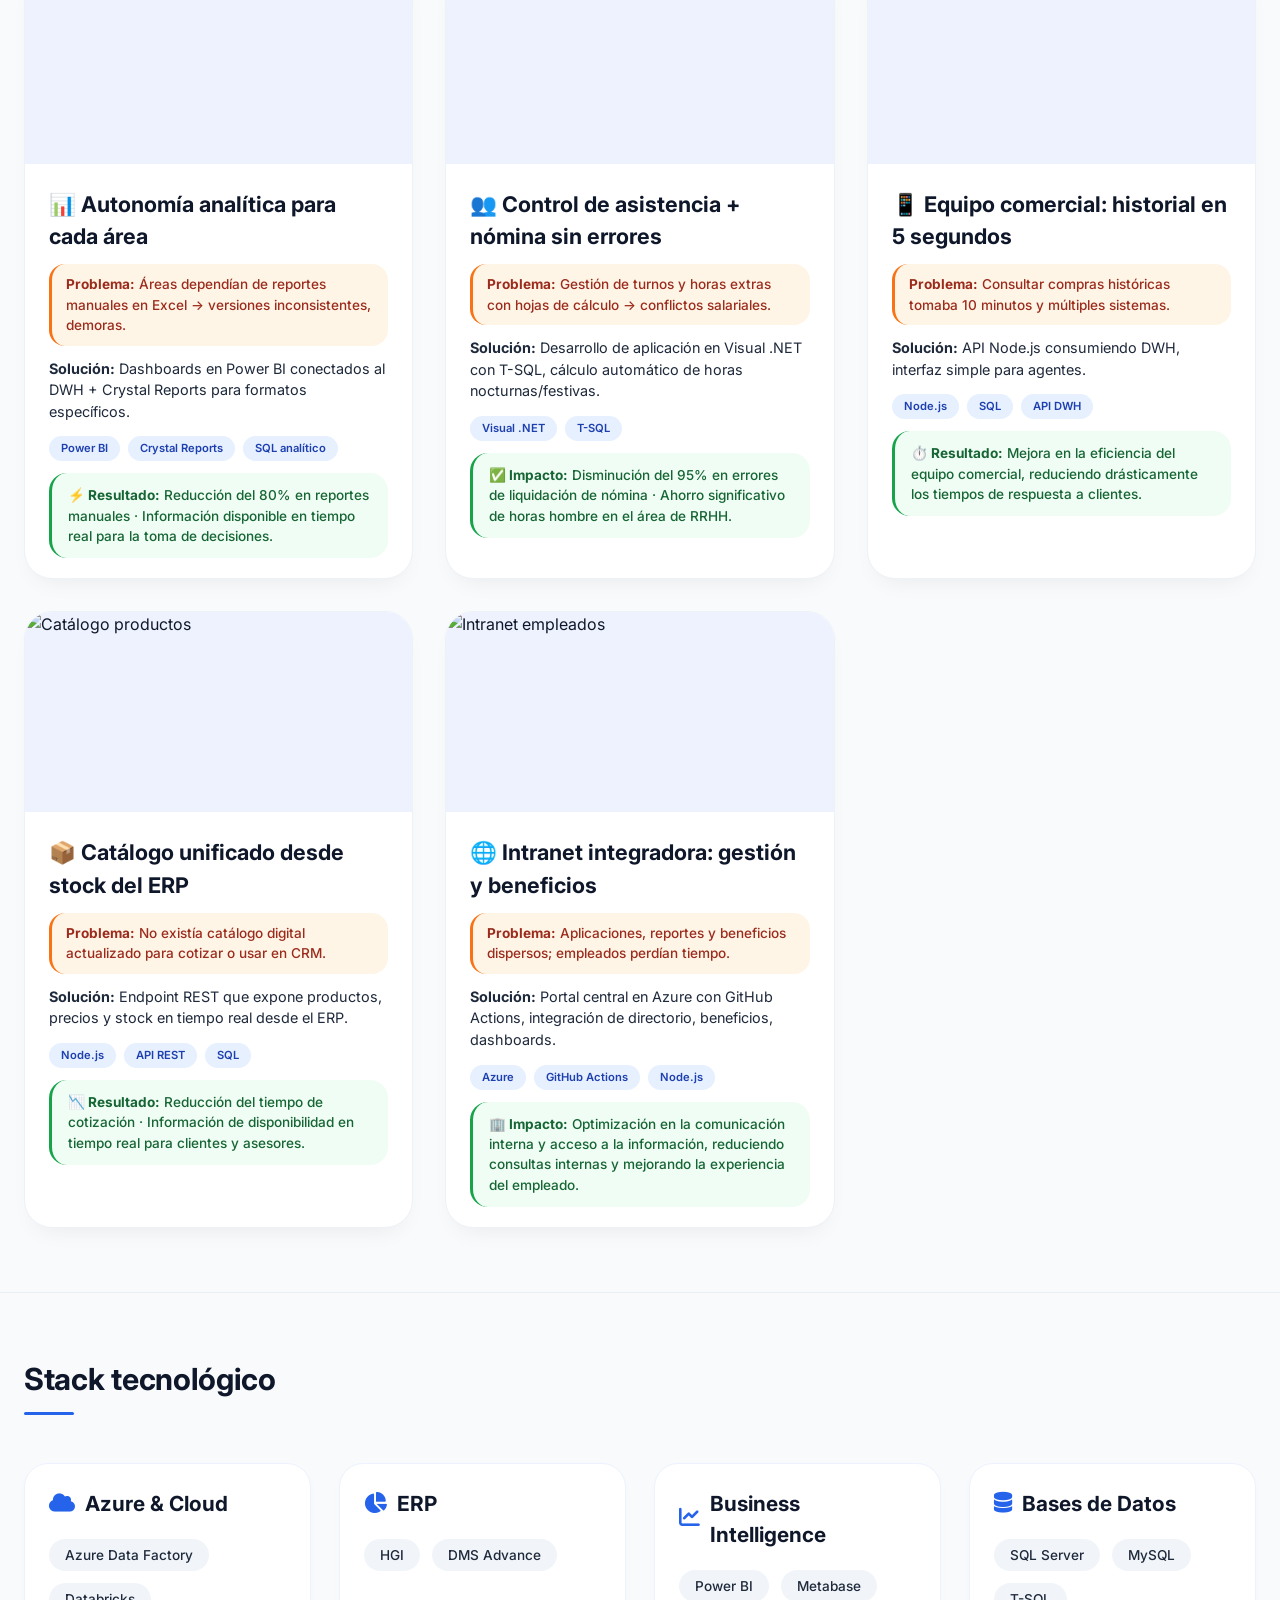
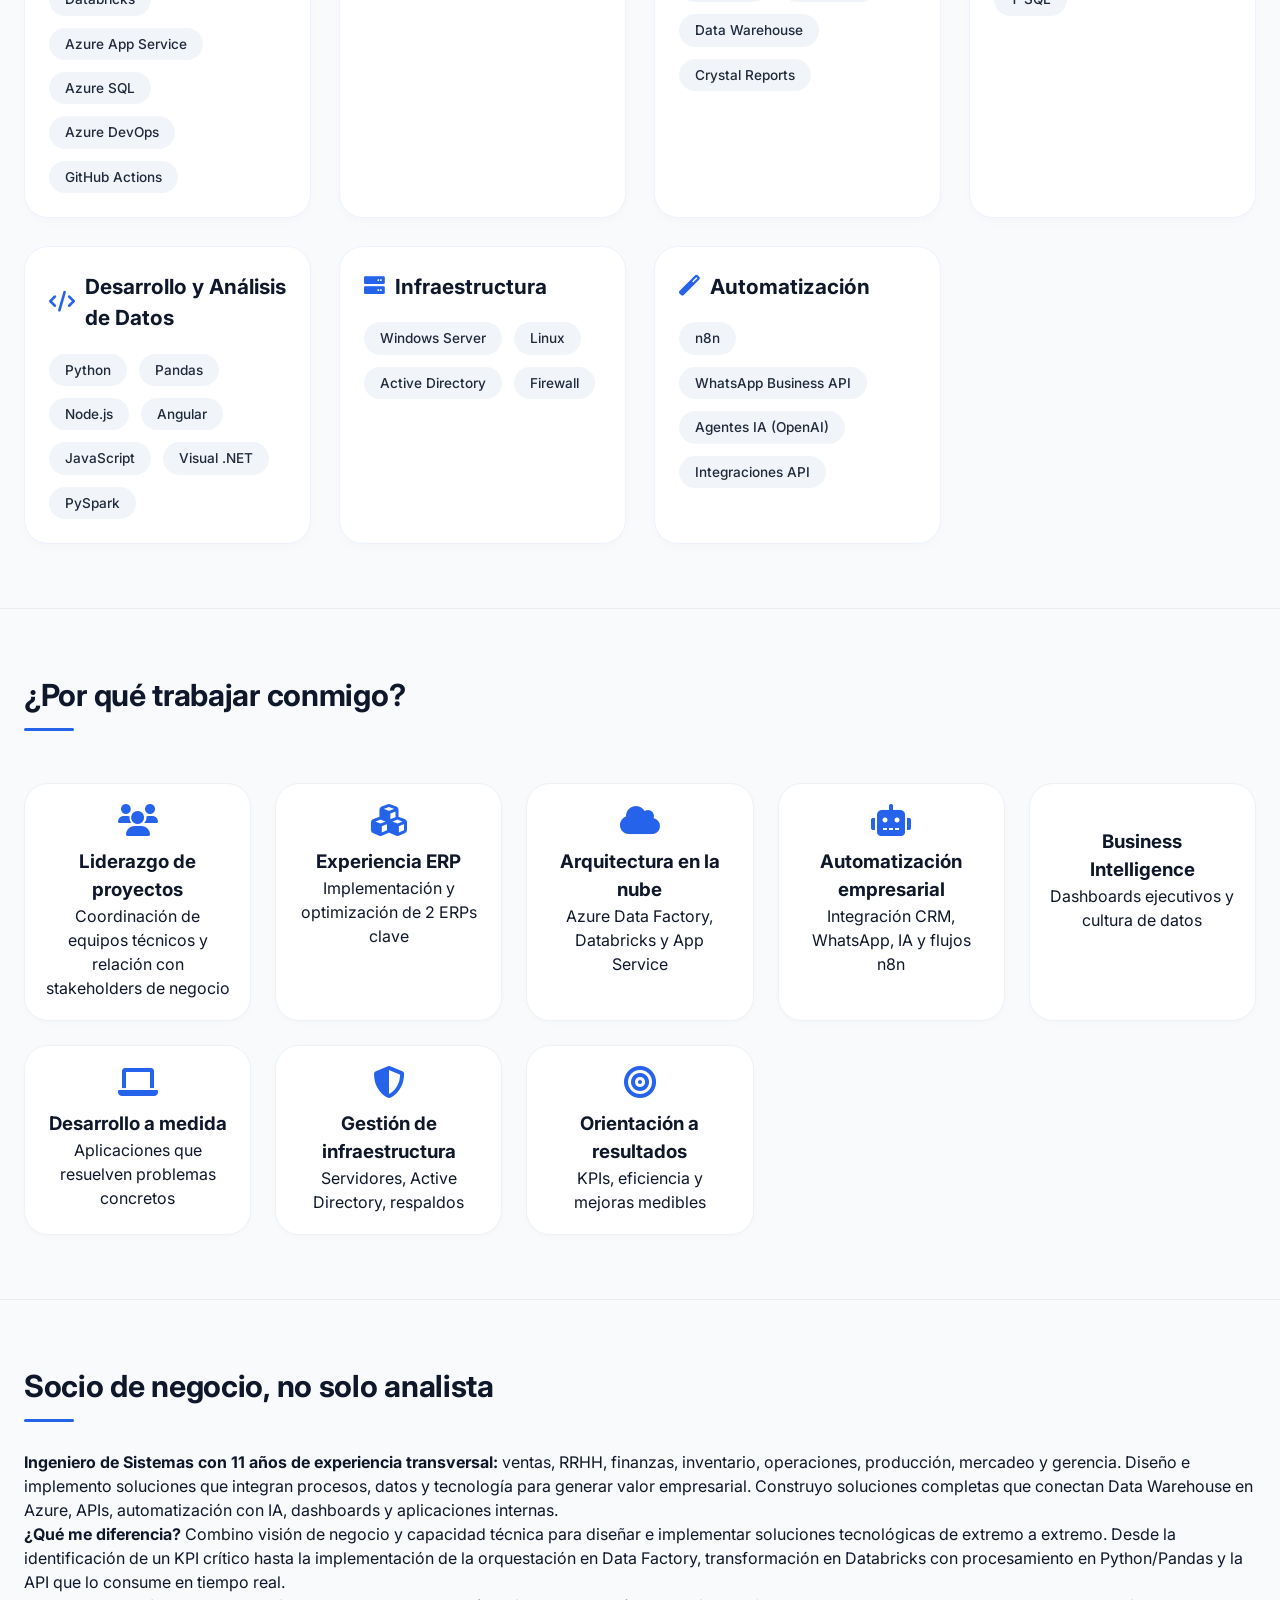
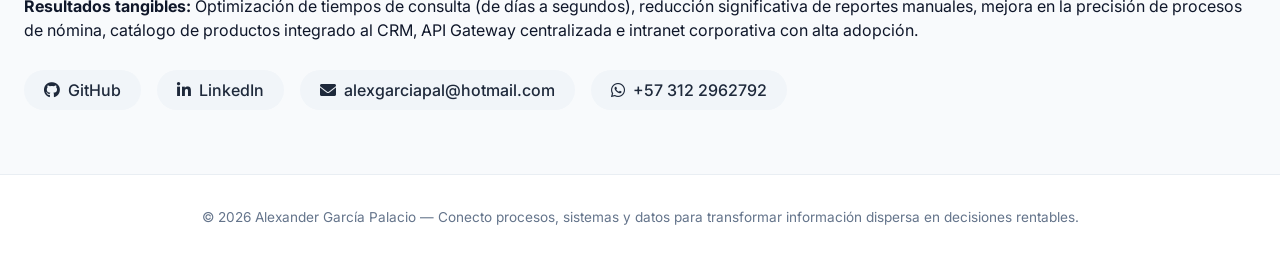
==== commit 059ca3a6: "Update index.html" ====
--- a/index.html
+++ b/index.html
@@ -746,7 +746,7 @@
 
                 <!-- Proyecto 2: API Gateway en Azure App Service -->
                 <div class="project-card">
-                    <img class="project-img" src="https://placehold.co/600x400/2563eb/white?text=API+Gateway+Azure+App+Service" alt="API Gateway en Azure App Service">
+                    <img class="project-img" src="https://i.ibb.co/Swq6FjKj/API-en-Azure.png">
                     <div class="project-content">
                         <div class="project-title">🔌 API Gateway en Azure App Service</div>
                         <div class="project-problem"><strong>Problema:</strong> Sistemas internos (ERP, CRM, bases de datos) desconectados. Cada integración requería desarrollo ad-hoc, sin punto único de acceso, seguridad inconsistente y tiempos de desarrollo elevados.</div>
